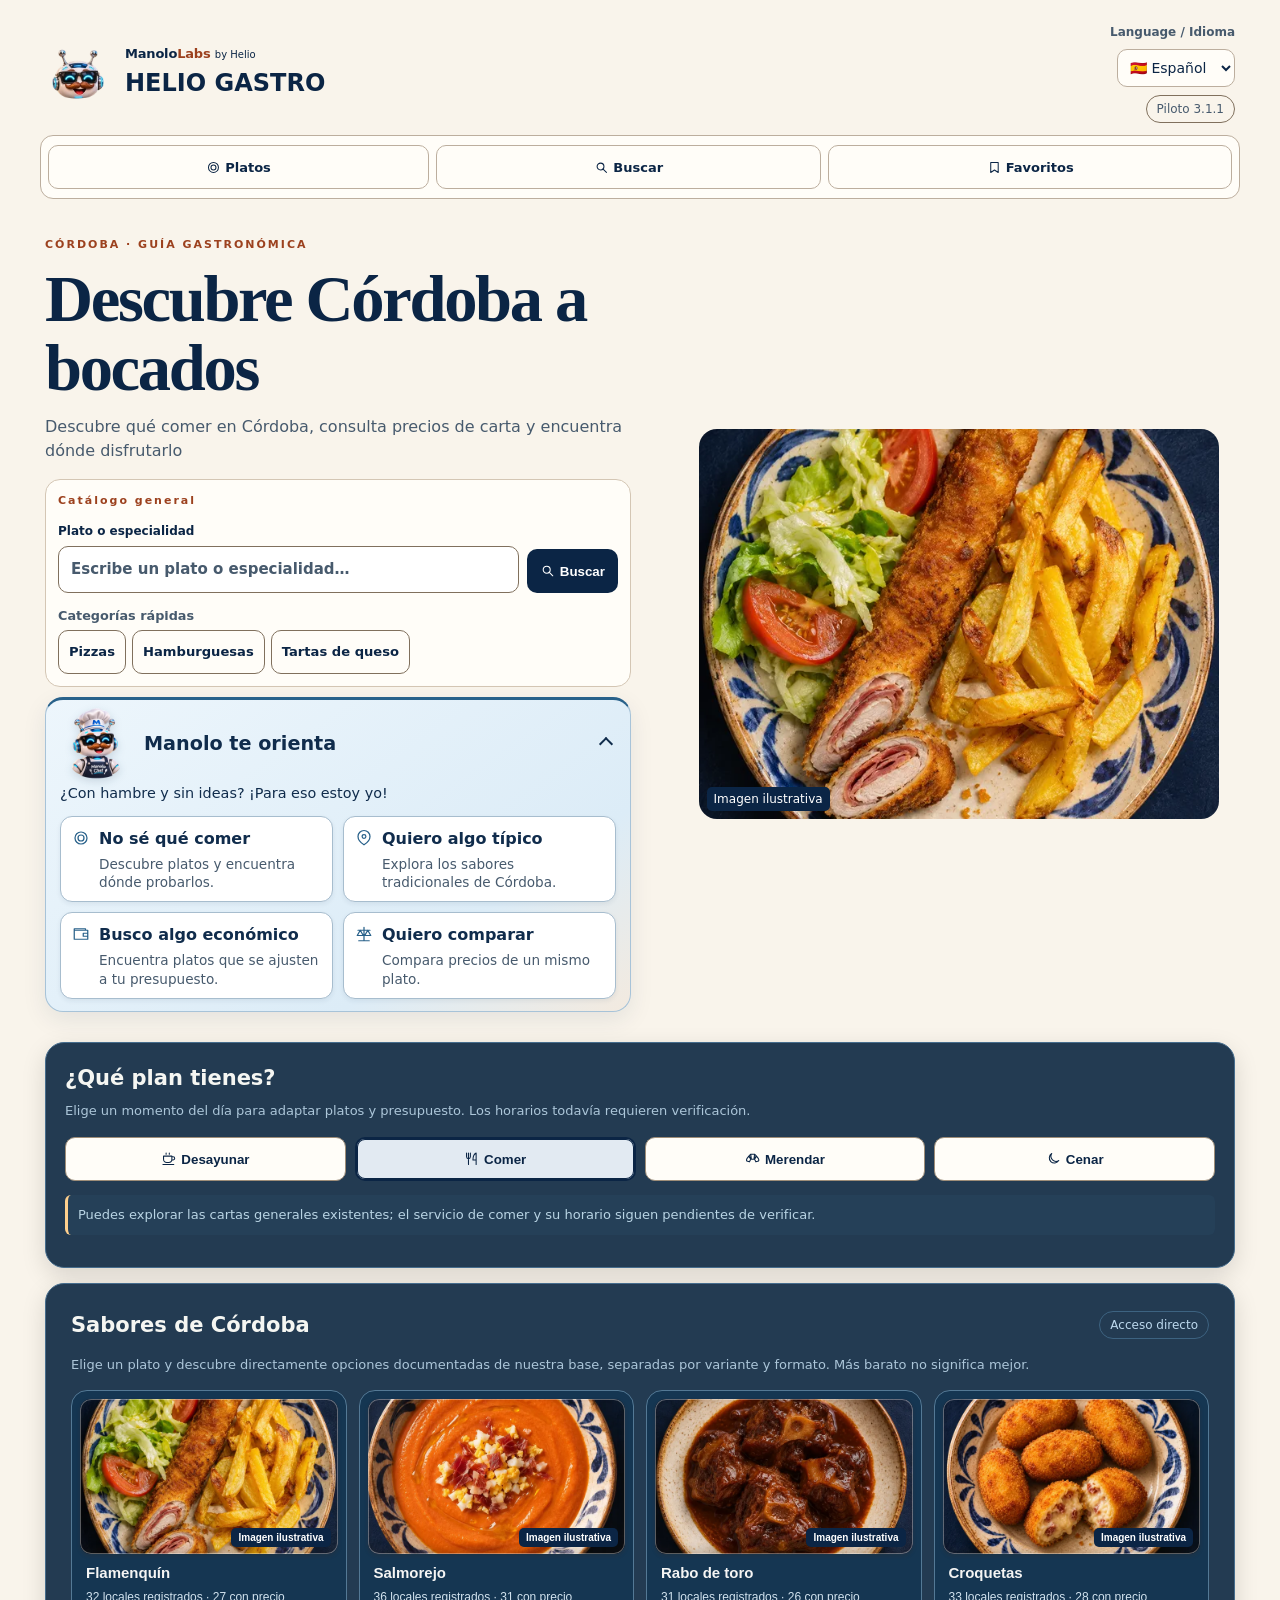
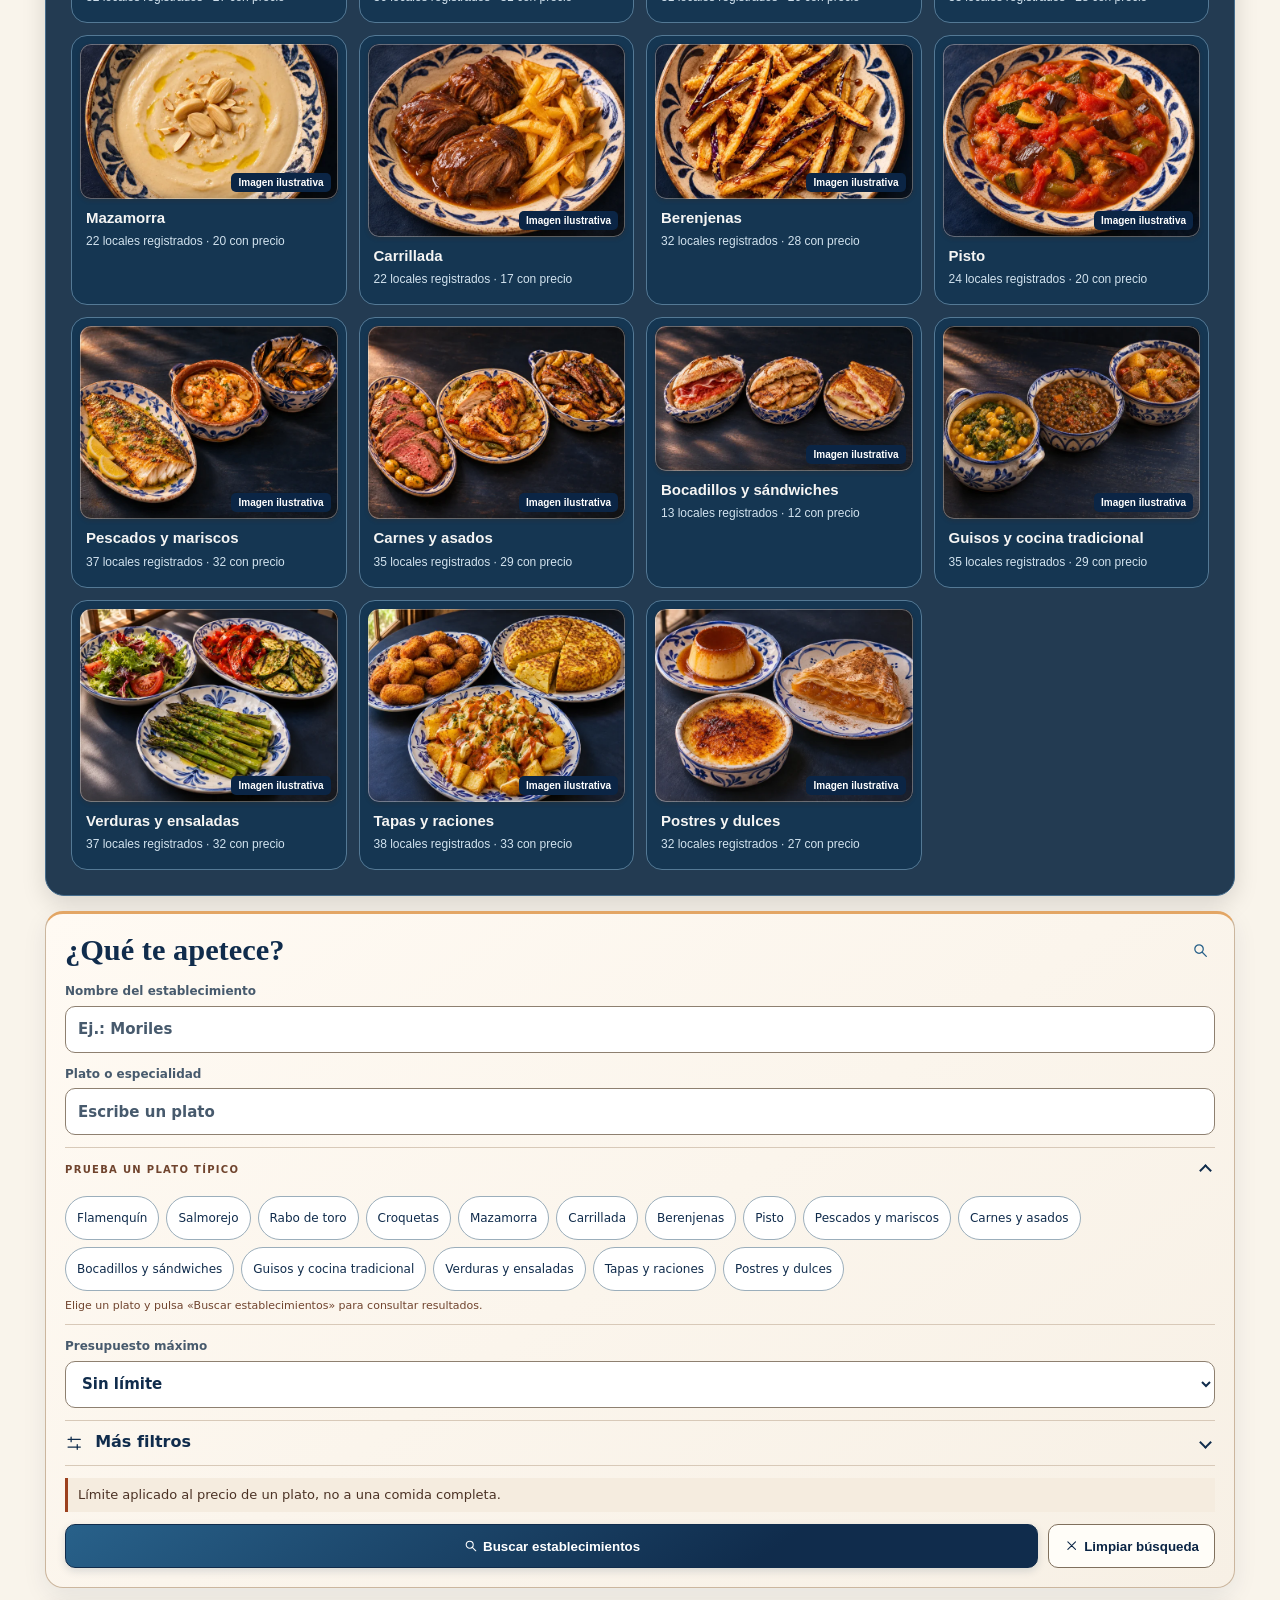
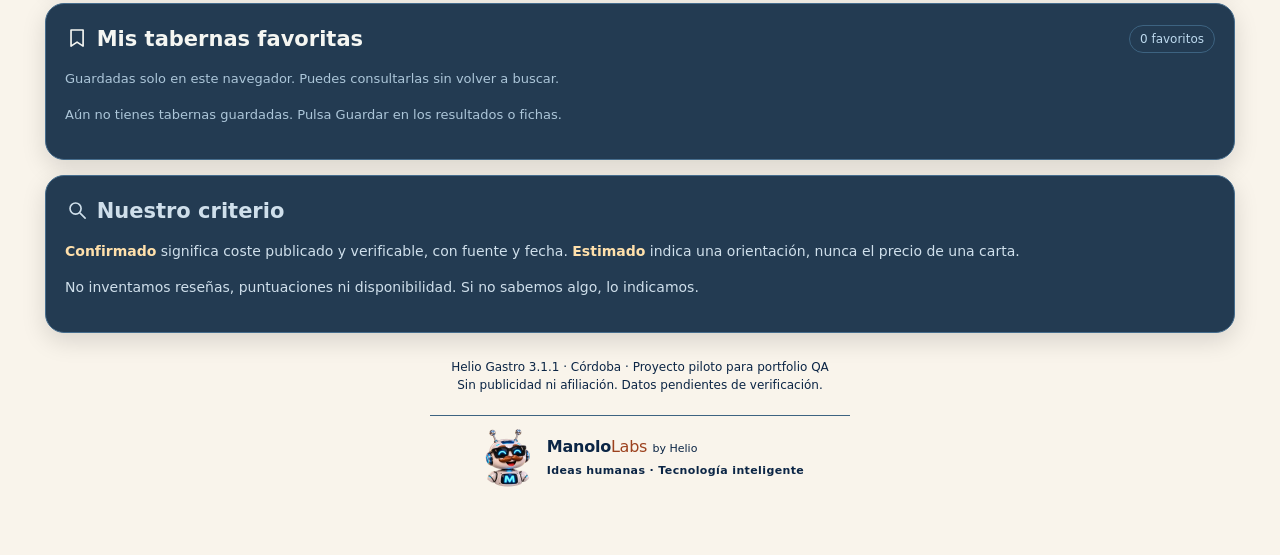
==== index.html @ 79c20757 "feat(ui): refina el buscador y la guía de Manolo" ====
<!doctype html>
<html lang="es"><head><meta charset="utf-8"><meta name="viewport" content="width=device-width, initial-scale=1, viewport-fit=cover">
<meta name="theme-color" content="#10243c"><meta name="description" content="Helio Gastro: cocina cordobesa con precios y fuentes transparentes.">
<title>Helio Gastro · Córdoba</title><link rel="stylesheet" href="./styles.css?v=3.2.51"><link rel="manifest" href="./manifest.webmanifest"><link rel="icon" type="image/png" sizes="32x32" href="./assets/brand/favicon-manolo.png"></head>
<body><main class="shell">
<header><div class="brand"><span class="logo manolo-logo" aria-hidden="true"><img src="./assets/brand/manolo-cabeza.webp" alt="" width="192" height="192"></span><div class="brand-copy"><div class="brand-signature">Manolo<span>Labs</span> <small>by Helio</small></div><h1>HELIO <strong>GASTRO</strong></h1></div></div><div class="header-controls"><label for="language-select" class="language-label">Language / Idioma</label><select id="language-select" aria-label="Language / Idioma"><option value="es">🇪🇸 Español</option><option value="en">🇬🇧 English</option></select><span class="version">Piloto 3.1.1</span></div></header>
<nav id="quick-nav" class="quick-nav" aria-label="Navegación rápida">
 <a href="#recommendations-section"><svg class="ui-icon" aria-hidden="true" focusable="false"><use href="./assets/ui/icons.svg#dish"></use></svg>Platos</a>
 <a href="#search-section"><svg class="ui-icon" aria-hidden="true" focusable="false"><use href="./assets/ui/icons.svg#search"></use></svg>Buscar</a>
 <a href="#favorite-section"><svg class="ui-icon" aria-hidden="true" focusable="false"><use href="./assets/ui/icons.svg#bookmark"></use></svg>Favoritos</a>
 <a id="nav-compare" href="#compare-section" hidden><svg class="ui-icon" aria-hidden="true" focusable="false"><use href="./assets/ui/icons.svg#scale"></use></svg>Comparar <span id="nav-compare-count">0</span></a>
</nav>
<section class="hero hybrid-hero" aria-labelledby="hybrid-title">
 <div class="hybrid-intro">
  <p class="eyebrow">CÓRDOBA · GUÍA GASTRONÓMICA</p>
  <h2 id="hybrid-title">Descubre Córdoba a bocados</h2>
  <p class="hybrid-lede">Descubre qué comer en Córdoba, consulta precios de carta y encuentra dónde disfrutarlo</p>
  <form id="direct-search" aria-label="Catálogo general">
   <p class="eyebrow">Catálogo general</p>
   <div class="direct-search-row"><label>Plato o especialidad<input id="direct-dish" type="search" placeholder="Escribe un plato o especialidad…" autocomplete="off"></label><button class="primary"><svg class="ui-icon" aria-hidden="true" focusable="false"><use href="./assets/ui/icons.svg#search"></use></svg>Buscar</button></div>
   <div id="quick-categories" hidden><p>Categorías rápidas</p><div class="category-actions"></div></div>
  </form>
  <details class="manolo-guide">
  <summary aria-expanded="false"><img src="./assets/brand/manolo-chef.webp" alt="" width="384" height="384"><strong>Manolo te orienta</strong></summary>
  <p>¿Con hambre y sin ideas? ¡Para eso estoy yo!</p>
  <div class="manolo-guide-options">
   <button type="button" data-manolo-action="discover" aria-labelledby="manolo-discover-title" aria-describedby="manolo-discover-description"><svg class="ui-icon" aria-hidden="true" focusable="false"><use href="./assets/ui/icons.svg#dish"></use></svg><span><strong id="manolo-discover-title">No sé qué comer</strong><span id="manolo-discover-description">Descubre platos y encuentra dónde probarlos.</span></span></button>
   <button type="button" data-manolo-action="traditional" aria-labelledby="manolo-traditional-title" aria-describedby="manolo-traditional-description"><svg class="ui-icon" aria-hidden="true" focusable="false"><use href="./assets/ui/icons.svg#pin"></use></svg><span><strong id="manolo-traditional-title">Quiero algo típico</strong><span id="manolo-traditional-description">Explora los sabores tradicionales de Córdoba.</span></span></button>
   <button type="button" data-manolo-action="budget" aria-labelledby="manolo-budget-title" aria-describedby="manolo-budget-description"><svg class="ui-icon" aria-hidden="true" focusable="false"><use href="./assets/ui/icons.svg#wallet"></use></svg><span><strong id="manolo-budget-title">Busco algo económico</strong><span id="manolo-budget-description">Encuentra platos que se ajusten a tu presupuesto.</span></span></button>
   <button type="button" data-manolo-action="compare" aria-labelledby="manolo-compare-title" aria-describedby="manolo-compare-description"><svg class="ui-icon" aria-hidden="true" focusable="false"><use href="./assets/ui/icons.svg#scale"></use></svg><span><strong id="manolo-compare-title">Quiero comparar</strong><span id="manolo-compare-description">Compara precios de un mismo plato.</span></span></button>
  </div>
 </details>
 </div>
 <figure class="hybrid-hero-art"><img src="./assets/dishes/flamenquin.webp" width="640" height="480" alt=""><figcaption>Imagen ilustrativa</figcaption></figure>
</section>
<section id="service-section" class="panel" aria-labelledby="service-heading"><h2 id="service-heading">¿Qué plan tienes?</h2><p class="note">Elige un momento del día para adaptar platos y presupuesto. Los horarios todavía requieren verificación.</p><div class="service-selector" role="group" aria-label="Momento gastronómico"><button type="button" data-service="desayuno" aria-pressed="false"><svg class="ui-icon" aria-hidden="true" focusable="false"><use href="./assets/ui/icons.svg#cup"></use></svg>Desayunar</button><button type="button" data-service="comida" aria-pressed="true"><svg class="ui-icon" aria-hidden="true" focusable="false"><use href="./assets/ui/icons.svg#cutlery"></use></svg>Comer</button><button type="button" data-service="merienda" aria-pressed="false"><svg class="ui-icon" aria-hidden="true" focusable="false"><use href="./assets/ui/icons.svg#snack"></use></svg>Merendar</button><button type="button" data-service="cena" aria-pressed="false"><svg class="ui-icon" aria-hidden="true" focusable="false"><use href="./assets/ui/icons.svg#moon"></use></svg>Cenar</button></div><p id="service-intro" class="service-intro" role="status"></p></section>
<section id="recommendations-section" class="panel" aria-labelledby="recommendations-heading">
<div class="section-title"><h2 id="recommendations-heading" tabindex="-1">Sabores de Córdoba</h2><span class="chip">Acceso directo</span></div>
<p class="note">Elige un plato y descubre directamente opciones documentadas de nuestra base, separadas por variante y formato. Más barato no significa mejor.</p>
<p id="manolo-traditional-note" class="note manolo-action-note" role="status" hidden>Has pasado al momento de comida para explorar Sabores de Córdoba.</p>
<div id="recommendation-dishes" class="recommendation-dishes"></div>

</section>
<div class="search-layout">
<section id="search-section" class="panel" tabindex="-1" aria-labelledby="search-title"><div class="section-title"><h2 id="search-title">¿Qué te apetece?</h2><svg class="ui-icon" aria-hidden="true" focusable="false"><use href="./assets/ui/icons.svg#search"></use></svg></div>
<p id="manolo-compare-note" class="note manolo-action-note" role="status" hidden>Compara solo precios documentados de un mismo formato. Si falta el precio en ese formato, consulta la carta.</p>
<form id="filters">
<label>Nombre del establecimiento<input id="place-name" type="search" placeholder="Ej.: Moriles" autocomplete="off"></label>
<label>Plato o especialidad<input id="dish" type="search" placeholder="Escribe un plato" autocomplete="off"></label>
<details class="dish-suggestions" id="quick-dishes" role="group" aria-label="Especialidades cordobesas para buscar">
  <summary><span class="dish-suggestions-label">PRUEBA UN PLATO TÍPICO</span></summary>
  <div id="dish-suggestions-list" class="dish-suggestions-list">
    <button type="button" data-dish="Flamenquín">Flamenquín</button>
    <button type="button" data-dish="Salmorejo">Salmorejo</button>
    <button type="button" data-dish="Rabo de toro">Rabo de toro</button>
    <button type="button" data-dish="Mazamorra">Mazamorra</button>
    <button type="button" data-dish="Carrillada">Carrillada</button>
    <button type="button" data-dish="Berenjenas">Berenjenas</button>
    <button type="button" data-dish="Croquetas">Croquetas</button>
    <button type="button" data-dish="Pisto">Pisto</button>
    <button type="button" data-dish="Cochifrito">Cochifrito</button>
    <button type="button" data-dish="Codillo">Codillo</button>
  </div>
  <small>Elige un plato y pulsa «Buscar establecimientos» para consultar resultados.</small>
</details>
<label><span id="budget-label">Presupuesto máximo</span><select id="budget"><option value="" selected>Sin límite (mostrar fichas)</option><option value="10">10 €</option><option value="15">15 €</option><option value="20">20 €</option><option value="30">30 €</option><option value="50">50 €</option></select></label>
<details id="advanced-filters">
<summary><svg class="ui-icon" aria-hidden="true" focusable="false"><use href="./assets/ui/icons.svg#filter"></use></svg><span>Más filtros</span><span id="advanced-filter-status" class="filter-status" role="status" hidden>Filtros activos</span></summary>
<div class="advanced-filter-fields">
<div class="two"><label>Aplicar presupuesto a<select id="price-scope"><option value="dish" selected>Un plato de la carta</option><option value="meal">Comida total por persona</option></select></label><label>Zona<select id="area"><option value="">Toda Córdoba</option></select></label></div>
<label>Formato del plato<select id="portion"><option value="">Cualquier formato (sin equivalencia de tamaños)</option><option value="unidad">Unidad</option><option value="tapa">Tapa</option><option value="media">Media ración</option><option value="racion">Ración completa</option><option value="desconocida">Formato no especificado</option></select><small id="portion-help" class="portion-help" hidden><strong>Understanding portions:</strong> <em>Tapa</em> is a small serving; <em>media ración</em> is a half portion; <em>ración</em> is a full portion. Actual sizes vary by venue.</small></label>
<label class="include-unknown"><input id="include-unknown" type="checkbox" checked><span>Mostrar también establecimientos sin precio documentado <small>(se identificarán claramente como precio desconocido)</small></span></label>
<div class="two"><label>Tipo de precio<select id="price-kind"><option value="">Todos los precios</option><option value="confirmed">Solo precios documentados</option><option value="estimated">Documentados o estimados</option></select></label><label>Ordenar<select id="sort"><option value="name">Nombre</option><option value="price">Menor coste</option><option value="verified">Verificados primero</option></select></label></div>
</div></details>
<p id="manolo-budget-note" class="note manolo-action-note" role="status" hidden>Elige un límite por plato o por persona. Los precios desconocidos no cuentan como opciones dentro del límite.</p>
<p id="budget-explain" class="note">Límite aplicado al precio de un plato, no a una comida completa.</p>
<div class="search-actions"><button id="search-button" class="primary" type="submit"><svg class="ui-icon" aria-hidden="true" focusable="false"><use href="./assets/ui/icons.svg#search"></use></svg>Buscar establecimientos</button><button id="clear-search" type="button" class="clear-search-button"><svg class="ui-icon" aria-hidden="true" focusable="false"><use href="./assets/ui/icons.svg#close"></use></svg>Limpiar búsqueda</button></div></form></section>
<section id="results-section" class="panel" aria-label="Resultados" hidden><a class="adjust-filters" href="#search-section"><svg class="ui-icon" aria-hidden="true" focusable="false"><use href="./assets/ui/icons.svg#filter"></use></svg>Ajustar filtros</a><div class="section-title"><h2 id="results-heading" tabindex="-1">Resultados</h2><span id="count" class="chip">0 lugares</span></div><details class="result-method"><summary>Cómo interpretar precios y disponibilidad</summary><p id="service-results-note" class="note"></p><p class="note">El límite solo se puede comprobar cuando existe un precio documentado. Las fichas sin precio se muestran como desconocidas, no como ofertas dentro del presupuesto.</p></details><div class="result-context"><div id="coverage-summary" class="coverage-summary" role="status" aria-live="polite" hidden></div><div id="result-dish-visual"></div></div><button id="show-offering" type="button" class="show-offering" hidden><svg class="ui-icon" aria-hidden="true" focusable="false"><use href="./assets/ui/icons.svg#arrow"></use></svg>Ver todos los locales que ofrecen este plato</button><div id="results" aria-live="polite"></div></section>
</div>
<section id="favorite-section" class="panel" aria-labelledby="favorite-heading"><div class="section-title"><h2 id="favorite-heading"><svg class="ui-icon" aria-hidden="true" focusable="false"><use href="./assets/ui/icons.svg#bookmark"></use></svg>Mis tabernas favoritas</h2><span id="favorite-count" class="chip">0 favoritos</span></div><p id="favorite-notice" class="note">Guardadas solo en este navegador. Puedes consultarlas sin volver a buscar.</p><div id="favorite-list"></div></section>
<section id="detail-section" class="panel" aria-label="Ficha del establecimiento" hidden><div class="section-title detail-sticky-head"><div class="detail-sticky-label"><span class="eyebrow">Ficha del local</span><strong id="detail-sticky-name"></strong></div><button id="close-detail" type="button" class="detail-button"><svg class="ui-icon" aria-hidden="true" focusable="false"><use href="./assets/ui/icons.svg#close"></use></svg>Cerrar ficha</button></div><div id="detail-content"></div></section>
<section id="compare-section" class="panel" aria-labelledby="compare-title" hidden><div class="section-title"><h2 id="compare-title" tabindex="-1">Comparador</h2><span class="chip" id="compare-count">0 / 3</span></div><p class="note">Elige hasta tres establecimientos. Para comparar precios, selecciona un mismo formato en el buscador. Las cantidades reales pueden variar entre locales.</p><div id="compare-output" class="empty" aria-live="polite">Todavía no hay establecimientos seleccionados.</div></section>
<section class="panel info"><h2><svg class="ui-icon" aria-hidden="true" focusable="false"><use href="./assets/ui/icons.svg#search"></use></svg>Nuestro criterio</h2><p><b>Confirmado</b> significa coste publicado y verificable, con fuente y fecha. <b>Estimado</b> indica una orientación, nunca el precio de una carta.</p><p>No inventamos reseñas, puntuaciones ni disponibilidad. Si no sabemos algo, lo indicamos.</p></section>
<footer>Helio Gastro 3.1.1 · Córdoba · Proyecto piloto para portfolio QA<br>Sin publicidad ni afiliación. Datos pendientes de verificación.<div class="studio-signature manolo-footer"><img src="./assets/brand/manolo-busto.webp" alt="" width="256" height="256" loading="lazy"><div class="manolo-footer-copy"><div class="brand-signature">Manolo<span>Labs</span> <small>by Helio</small></div><p class="studio-tagline" lang="es">Ideas humanas · Tecnología inteligente</p></div></div></footer>
</main>
<dialog id="recommendation-dialog" aria-labelledby="recommendation-title" aria-describedby="recommendation-description">
 <div class="recommendation-dialog-head">
  <h2 id="recommendation-title" tabindex="-1">Recomendaciones</h2>
  <button id="close-recommendations" type="button" class="detail-button" aria-label="Cerrar recomendaciones"><svg class="ui-icon" aria-hidden="true" focusable="false"><use href="./assets/ui/icons.svg#close"></use></svg>Cerrar</button>
 </div>
 <div class="recommendation-dialog-body">
 <p id="recommendation-description" class="note">Comparación informativa por variante y formato. Un precio menor no implica mejor calidad ni la misma cantidad.</p>
 <p class="note" id="recommendation-price-notice">Los precios pueden cambiar. Confirma la carta actual con el establecimiento.</p><div id="recommendation-results"></div>
 </div>
</dialog>
<dialog id="map-dialog" aria-labelledby="map-title" aria-describedby="map-address">
 <div class="map-dialog-head"><h2 id="map-title">Ubicación</h2><button id="close-map" type="button" class="detail-button"><svg class="ui-icon" aria-hidden="true" focusable="false"><use href="./assets/ui/icons.svg#close"></use></svg>Cerrar</button></div>
 <p id="map-address"></p>
 <p class="note">Mapa de Google Maps cargado al abrir esta ventana. Confirma la dirección antes de desplazarte.</p>
 <iframe id="map-frame" loading="lazy" referrerpolicy="no-referrer-when-downgrade" title="Mapa del establecimiento"></iframe>
 <a id="open-external-map" class="map-route-link" target="_blank" rel="noopener noreferrer" href="https://www.google.com/maps/"><svg class="ui-icon" aria-hidden="true" focusable="false"><use href="./assets/ui/icons.svg#external"></use></svg>Abrir en Google Maps</a>
 </dialog>
<script src="./i18n.js?v=3.2.72" defer></script><script src="./venue-hours.js?v=5" defer></script><script src="./app.js?v=3.2.96" defer></script></body></html>
---- styles.css ----
:root{color-scheme:dark;--bg:#091829;--surface:#122c46;--line:#3d6381;--text:#f5f6f2;--muted:#acc6d9;--accent:#ffcc84}
*{box-sizing:border-box}body{margin:0;background:radial-gradient(ellipse at top,#215476 0,#0b2036 39%,#071725 100%);font:16px/1.55 system-ui,-apple-system,Segoe UI,sans-serif;color:var(--text)}
.shell{max-width:980px;padding:24px 18px 65px;margin:auto}
header,.brand,.section-title{display:flex;align-items:center;justify-content:space-between;gap:14px}.brand{justify-content:start}
.logo{font-size:29px;background:#214b68;border:1px solid #5285a8;border-radius:15px;padding:8px 12px}
.eyebrow{color:var(--accent);font-size:11px;letter-spacing:2px;font-weight:800}
h1{font-size:24px;letter-spacing:1.4px;font-weight:350;margin:0}h1 strong{color:var(--accent)}h2{margin:0;font-size:21px}
.version,.chip{border:1px solid var(--line);border-radius:30px;padding:4px 10px;color:#bdd9ee;font-size:12px;white-space:nowrap}
.hero{padding:34px 24px;margin:25px 0 18px;border:1px solid #5681a0;border-radius:23px;background:linear-gradient(115deg,rgba(20,64,97,.94),rgba(17,49,75,.89) 60%,rgba(136,83,47,.5))}
.hero h2{font-size:clamp(28px,5vw,42px);line-height:1.2;margin:10px 0}.hero em{font-style:normal;color:#ffd9a4}.hero p:last-child{color:#d5e7f2;margin-bottom:0}
.panel{background:rgba(18,44,70,.92);border:1px solid #466d8d;border-radius:19px;padding:19px;margin:15px 0;box-shadow:0 8px 25px #0002}
.section-title{margin-bottom:14px}.section-title span:not(.chip){font-size:23px}
form{display:grid;gap:13px}label{display:grid;gap:5px;font-size:12px;color:#bad4e7;font-weight:650}
input,select{width:100%;height:47px;background:#091e32;color:#f5f6f2;border:1px solid #5882a2;border-radius:10px;padding:10px 12px;font:inherit;font-size:15px}
input::placeholder{color:#90adc5}input:focus-visible,select:focus-visible,button:focus-visible{outline:2px solid #ffd591;outline-offset:2px}
.two{display:grid;grid-template-columns:repeat(2,minmax(0,1fr));gap:12px}.primary{background:#f2bc74;color:#10283b;border:0;border-radius:11px;padding:13px;font-weight:800;cursor:pointer;min-height:46px}
.note{font-size:13px;color:var(--muted);margin:7px 0 15px}.empty{text-align:center;border:1px dashed #6488a4;background:#10273e;padding:24px 17px;border-radius:14px;color:#bed6e6}
.place{border:1px solid #4d7898;border-radius:14px;padding:15px;margin:10px 0;background:#163651}.place h3{margin:0 0 4px;font-size:18px}.place p{margin:6px 0;color:#d1e4f0;font-size:13px}.place a{color:#a8e0ff;display:inline-block;margin:4px 10px 8px 0}
.place button{background:#255b7e;border:1px solid #6895b7;color:white;border-radius:9px;padding:9px 12px;cursor:pointer;min-height:42px}
.info{color:#cfdfeb;font-size:14px}.info b{color:#ffe0ab}footer{text-align:center;font-size:12px;color:#8fadc4;margin-top:25px}
@media(max-width:560px){.shell{padding:15px 11px 45px}.hero{padding:25px 17px;margin-top:18px}.panel{padding:15px 13px;border-radius:16px}.two{grid-template-columns:1fr}.brand h1{font-size:20px}.eyebrow{font-size:10px}.version{font-size:10px}h2{font-size:19px}}
@media(prefers-reduced-motion:reduce){*{scroll-behavior:auto!important;transition:none!important}}
/* Comparador Helio Gastro 1.1 */
.dish-prices{padding-left:20px;color:#ffddae;font-size:13px;line-height:1.6}
.compare-place{padding:13px;border:1px solid #527b9a;background:#143451;border-radius:12px;margin-bottom:10px}
.compare-place h3{margin:0 0 6px}.compare-place p{font-size:13px;color:#d2e5f1;margin:4px 0}.compare-place ul{padding-left:20px;font-size:13px;color:#ffddae}
#budget-explain{border-left:3px solid #e9b878;padding:7px 10px;background:#213b53}

/* Helio Gastro 1.2 — opciones de precio sin inventar importes */
.include-unknown{display:flex;align-items:flex-start;gap:10px;background:#193951;border:1px solid #52738c;border-radius:11px;padding:11px 13px;color:#f9e2c0;font-size:13px}.include-unknown input{width:19px;height:19px;min-width:19px;margin:2px 0 0;accent-color:#ffcc84}.include-unknown small{display:block;color:#bed5e4;font-size:11px;font-weight:400}.price-unknown{background:#3d3440;color:#ffe4c5!important;border-left:3px solid #f0b679;border-radius:5px;padding:8px 10px}

/* 1.4: focus visible after explicit search */
#results-heading:focus{outline:none}

/* 1.5: puerta de búsqueda real; la vista no enseña resultados hasta ejecutar la búsqueda */
#results-section[hidden],#compare-section[hidden]{display:none!important}

/* 1.6: accesos rápidos para platos típicos, sin ejecutar búsqueda */
.dish-suggestions{display:grid;gap:7px;margin:-3px 0 2px}.dish-suggestions-label{font-size:10px;letter-spacing:1.3px;color:#ffd99d;font-weight:800}.dish-suggestions-list{display:flex;flex-wrap:wrap;gap:7px}.dish-suggestions-list button{padding:7px 11px;border-radius:999px;min-height:36px;border:1px solid #6086a2;background:#193a55;color:#eaf6ff;font:inherit;font-size:12px;cursor:pointer}.dish-suggestions-list button:hover{background:#286084}.dish-suggestions small{font-size:11px;color:#a8c4da}

/* 1.7: aclarar cobertura de datos frente a filtros de precio */
.coverage-summary{background:#23445d;border-left:3px solid #f3c47e;padding:11px 12px;margin-bottom:11px;border-radius:7px;color:#ecf4f9;font-size:13px;line-height:1.5}
.show-offering{background:#265a78;color:#fff0d4;border:1px solid #b1a07b;border-radius:10px;padding:10px 13px;min-height:43px;margin:0 0 13px;cursor:pointer;font-weight:700}
.coverage-summary[hidden],.show-offering[hidden]{display:none!important}

/* 1.8: Agrupacion por verificabilidad y plato protagonista */
.result-group-title{font-size:15px;color:#ffddac;border-bottom:1px solid #557792;padding:13px 0 8px;margin:10px 0 7px}
.matching-dishes{background:rgba(255,205,133,.08);padding:9px 11px;border-left:3px solid #ffd090;border-radius:6px;font-weight:650;color:#ffe6ba!important}
.matching-dishes ul{margin:5px 0 0;padding-inline-start:19px;font-size:13px;font-weight:400;line-height:1.45}
.matching-dishes li + li{margin-top:4px}

/* 2.0: filtro de formato de ración */
#portion:disabled{opacity:.45;cursor:not-allowed}

/* 2.1: precio comparable verificado solo en variante y formato exactos */
.best-comparable{color:#ffdc9c;font-weight:800;background:rgba(255,205,120,.09);border-radius:6px;padding:5px 7px;margin:4px 0}

/* 2.2: resultados resumidos y fichas a demanda */
.detail-sticky-head{position:sticky;top:72px;z-index:5;background:#122c46;border-bottom:1px solid #50718e;padding:10px 0;min-width:0}
.detail-sticky-label{display:flex;flex-direction:column;min-width:0;gap:2px}
.detail-sticky-head .eyebrow{font-size:10px;letter-spacing:.06em;line-height:1.1;font-weight:600}
#detail-sticky-name{font-size:clamp(14px,3.5vw,18px);line-height:1.25;overflow-wrap:anywhere;color:#ffdfae}
.detail-sticky-head #close-detail{flex-shrink:0;margin:0}
@media(max-width:560px){.detail-sticky-head{top:68px;padding:9px 0}.detail-sticky-head #close-detail{font-size:12px;padding:8px}}
#detail-section[hidden]{display:none!important}.detail-button{background:#255b7e;color:#fff;border:1px solid #7396b2;border-radius:9px;padding:9px 12px;cursor:pointer;min-height:40px;margin:7px 8px 6px 0}#detail-content h3{font-size:16px;color:#ffdc9e;margin:22px 0 7px}#detail-content li{padding:4px 0}#detail-content a{color:#a8e0ff}.detail-source{display:block;margin:8px 0}.result-main-price{color:#ffe1af!important;font-size:15px!important;font-weight:750}.result-pending{color:#b8cfde!important;font-size:13px!important}

/* 2.3: carta agrupada por plato y formato */
.menu-groups{display:grid;gap:10px;margin-top:10px}.menu-dish{border:1px solid #4c718f;border-radius:11px;background:#173753;padding:12px 14px}.menu-dish h4{margin:0 0 7px;font-size:15px;color:#f8e0b7}.menu-price-row{display:flex;justify-content:space-between;gap:20px;border-top:1px solid #416481;padding:7px 0;color:#d3e6f1;font-size:13px}.menu-price-row strong{color:#ffe0a9;white-space:nowrap}.menu-unpriced-title{font-size:14px;color:#abc6d9;margin:22px 0 7px}.menu-unpriced{color:#aec8d8;font-size:13px;padding-left:20px}

/* 2.4 Favoritos */
.favorite-entry{display:flex;align-items:center;flex-wrap:wrap;gap:10px;border:1px solid #537795;border-radius:11px;padding:11px;margin:9px 0;background:#173753}.favorite-entry strong{flex:1 1 180px}.favorite-entry button,.fav-button{background:#255b7e;border:1px solid #7098b6;border-radius:9px;color:white;padding:8px 11px;min-height:39px;cursor:pointer}.fav-button[aria-pressed='true']{border-color:#f4bd74;color:#ffdfa8}

.recommendation-dishes{display:grid;grid-template-columns:repeat(2,minmax(0,1fr));gap:9px}
.recommendation-tile{display:flex;flex-direction:column;align-items:flex-start;gap:5px;border:1px solid #6085a3;background:#173956;color:white;border-radius:12px;padding:12px;text-align:left;cursor:pointer;min-height:74px}
.recommendation-tile strong{font-size:14px}
.recommendation-tile span{font-size:11px;color:#b8d3e7}
.recommendation-row{border:1px solid #4f7595;border-radius:10px;background:#173753;padding:11px;display:flex;flex-wrap:wrap;align-items:center;gap:10px;margin:7px 0}
.recommendation-row span{flex:1 1 170px;font-size:13px}
.recommendation-row strong{color:#ffdcaa}
.recommendation-row button{background:#265b7b;color:white;border:1px solid #7398b6;border-radius:8px;padding:8px 10px;min-height:39px;cursor:pointer}
#recommendation-output{margin-top:18px}
#recommendation-output[hidden]{display:none!important}
#recommendation-output h3{color:#ffe0af;font-size:17px;margin:17px 0 7px}
#recommendation-output h4{font-size:13px;color:#c6e2f2;margin:14px 0 6px}
@media(max-width:360px){.recommendation-dishes{grid-template-columns:1fr}}

/* 2.5.1: limpiar búsqueda de forma explícita */
.search-actions{display:flex;flex-wrap:wrap;align-items:center;gap:10px}.search-actions .primary{flex:1 1 220px}.clear-search-button{border:1px solid #86a5bf;background:#173753;color:#e3f4fc;border-radius:10px;padding:12px 15px;min-height:44px;cursor:pointer;font-weight:700}

/* 2.5.2: recomendaciones en diálogo modal, sin alargar la portada */
#recommendation-dialog{width:min(850px,calc(100vw - 26px));height:min(88dvh,950px);max-height:88dvh;overflow:hidden;box-sizing:border-box;margin:auto;padding:0;border:1px solid #7296b2;border-radius:16px;background:#122c45;color:#f0f7fc;box-shadow:0 16px 80px #0009;flex-direction:column}
#recommendation-dialog::backdrop{background:rgba(3,12,24,.82)}
#recommendation-dialog:not([open]){display:none}
#recommendation-dialog[open]{display:flex}
.recommendation-dialog-body{flex:1 1 auto;min-height:0;overflow-y:auto;overscroll-behavior:contain;padding:20px;scrollbar-gutter:stable}
.recommendation-dialog-head{flex:0 0 auto;display:flex;justify-content:space-between;align-items:center;gap:12px;border-bottom:1px solid #50718e;padding:16px 20px 12px;background:#122c45}
.recommendation-dialog-head h2{font-size:20px;margin:0;color:#ffdfae}
.recommendation-dialog-head button{flex-shrink:0}
#recommendation-dialog h3{font-size:17px;color:#ffdfae;margin:17px 0 8px}
#recommendation-dialog h4{font-size:13px;color:#c6e2f2;margin:14px 0 6px}
@media(max-width:530px){#recommendation-dialog{height:92dvh;max-height:92dvh}.recommendation-dialog-head{padding:13px}.recommendation-dialog-body{padding:13px}.recommendation-dialog-head h2{font-size:17px}}

/* 2.6 mapas bajo demanda y rutas externas */
.map-button{background:#235a78;color:#e7f7ff;border:1px solid #77a1b8;border-radius:9px;min-height:39px;padding:8px 11px;cursor:pointer;margin:5px 7px 5px 0}
.map-route-link{display:inline-block;background:#254b69;color:#dff3ff;border:1px solid #739bb5;border-radius:9px;padding:11px 13px;min-height:18px;margin:8px 5px 12px 0;font-weight:700}
#map-dialog{box-sizing:border-box;width:min(780px,calc(100vw - 24px));max-height:92dvh;margin:auto;overflow:auto;background:#122c45;color:#eaf5fc;border:1px solid #749bb5;border-radius:16px;padding:18px;box-shadow:0 18px 80px #0009}
#map-dialog:not([open]){display:none}
#map-dialog::backdrop{background:rgba(3,12,24,.82)}
.map-dialog-head{display:flex;align-items:center;justify-content:space-between;gap:12px;border-bottom:1px solid #547693;padding-bottom:10px}
.map-dialog-head h2{font-size:19px;margin:0;color:#ffdcac}
#map-frame{display:block;width:100%;height:min(54vh,420px);border:1px solid #7295ad;border-radius:11px;background:#e8edf2;margin:14px 0}
@media(max-width:530px){#map-dialog{padding:12px}#map-frame{height:50dvh}}

/* 2.7: navegación rápida compacta y adaptable */
.quick-nav{position:sticky;top:0;z-index:20;display:flex;gap:7px;align-items:center;overflow-x:auto;scrollbar-width:thin;padding:9px 7px;margin:12px -5px 0;background:rgba(8,26,42,.96);border:1px solid #416a89;border-radius:13px;backdrop-filter:blur(10px)}
.quick-nav a{display:inline-flex;gap:5px;align-items:center;justify-content:center;flex:1 0 auto;min-height:43px;padding:8px 12px;border-radius:9px;text-decoration:none;color:#eff8ff;font-weight:750;font-size:13px;background:#204863;border:1px solid #537d9b;white-space:nowrap}
.quick-nav a:hover,.quick-nav a:focus-visible{background:#2b607f}
.quick-nav a[hidden]{display:none!important}
.quick-nav span{color:#ffdaa1;font-variant-numeric:tabular-nums}
#recommendations-section,#search-section,#favorite-section,#compare-section,#results-section{scroll-margin-top:85px}
@media(max-width:560px){.quick-nav{margin:8px -2px 0;padding:7px 5px;gap:5px}.quick-nav a{padding:8px 9px;font-size:12px;min-height:42px}}

/* 3.0: Selector de momento gastronómico y avisos de disponibilidad prudentes */
.service-selector{display:grid;grid-template-columns:repeat(4,minmax(0,1fr));gap:9px;margin:14px 0}
.service-selector button{border:1px solid #688ca8;border-radius:12px;min-height:55px;background:#193b57;color:#f1f8ff;font-weight:800;cursor:pointer;padding:9px}
.service-selector button[aria-pressed='true']{border:2px solid #ffd08d;color:#ffdfa7;background:#285574}
.service-intro,.service-notice{font-size:13px;color:#b9d4e4;background:rgba(54,102,135,.12);padding:10px;border-left:3px solid #ffd08d;border-radius:6px}
#service-section{scroll-margin-top:85px}
@media(max-width:590px){.service-selector{grid-template-columns:repeat(2,minmax(0,1fr))}}

/* 3.0.1: etiquetas de cobertura sin datos verificables */
.recommendation-tile span{line-height:1.45}

/* Language control */
.header-controls{display:flex;align-items:center;gap:10px;flex-wrap:wrap;justify-content:flex-end}
.language-label{font-size:12px;color:var(--muted);display:block}
#language-select{width:auto;min-width:110px;height:38px;padding:5px 8px;font-size:14px}
@media(max-width:500px){header{align-items:flex-start}.header-controls{max-width:150px;gap:4px}.language-label{font-size:10px}#language-select{min-width:100px}}

/* Keep version and language control separated */
.header-controls{display:grid;grid-template-columns:minmax(110px,auto);justify-items:end;align-items:center;gap:8px}
.header-controls .version{position:static;display:inline-flex;white-space:nowrap}
.header-controls .language-label{line-height:1.4}
@media(max-width:500px){.header-controls{max-width:none;min-width:112px;gap:7px}}

.dish-explanation{display:block;font-size:.85rem;line-height:1.4;color:#b8d3e7;margin:5px 0 6px;font-weight:400}
.dish-explanation[hidden],.portion-help[hidden]{display:none!important}
.portion-help{display:block;margin-top:8px;font-size:.8rem;line-height:1.5;color:#b8d3e7}

.recommendation-variant-heading{display:flex;align-items:center;flex-wrap:wrap;gap:6px}
.portion-tag{display:inline-block;padding:3px 9px;border:1px solid #557f9c;border-radius:999px;font-size:.82em;font-weight:500;color:#d8eafa}
#recommendation-price-notice{font-size:.82rem;margin:10px 0}

.detail-dish-explanation{font-size:.8rem;margin:5px 0 8px;color:#b8d3e7;line-height:1.45}.menu-unpriced li .detail-dish-explanation{margin:3px 0 7px}

/* Group documented specialty prices by establishment. */
.recommendation-place{border:1px solid #527c98;border-radius:12px;padding:14px;margin:12px 0;background:rgba(255,255,255,.035)}
.recommendation-place h4{margin:0 0 10px}
.recommendation-place-items{list-style:none;padding:0;margin:0}
.tapas-compare-controls{display:grid;gap:6px;max-width:100%;margin-bottom:12px}
.tapas-compare-controls select{width:100%;min-width:0}
.recommendation-place-items li{display:flex;align-items:center;flex-wrap:wrap;gap:8px;padding:9px 0;border-top:1px solid rgba(160,195,215,.2)}
.recommendation-place-items li span:first-child{flex:1 1 190px}
.recommendation-place-items li strong{margin-left:auto;white-space:nowrap}
.recommendation-place-actions{display:flex;justify-content:flex-end;gap:8px;flex-wrap:wrap;margin-top:12px}

/* Venue-grouped recommendations: spacious, readable rows and stable actions. */
#recommendation-results .recommendation-place{display:block;border:1px solid #527c98;border-radius:12px;padding:16px;margin:16px 0;background:#193b55}
#recommendation-results .recommendation-place h4{font-size:1.05rem;margin:0 0 12px;line-height:1.4}
#recommendation-results .recommendation-place-items{display:block;list-style:none!important;margin:0;padding:0}
#recommendation-results .recommendation-place-items li{display:grid;grid-template-columns:minmax(0,1fr) auto;align-items:center;gap:6px 14px;list-style:none!important;margin:0;padding:12px 0;border-top:1px solid rgba(160,195,215,.25)}
#recommendation-results .recommendation-place-items li::marker{content:""}
#recommendation-results .recommendation-place-items li span:first-child{grid-column:1;grid-row:1;min-width:0;flex:none}
#recommendation-results .recommendation-place-items li .portion-tag{grid-column:1;grid-row:2;justify-self:start;width:max-content;max-width:100%;white-space:normal}
#recommendation-results .recommendation-place-items li strong{grid-column:2;grid-row:1 / span 2;justify-self:end;margin:0;white-space:nowrap;font-size:1.02rem}
#recommendation-results .recommendation-place-actions{display:flex;justify-content:flex-start;align-items:center;gap:10px;flex-wrap:wrap;margin-top:14px}
#recommendation-results .recommendation-place-actions button{padding:9px 13px;border-radius:8px}
@media(max-width:480px){#recommendation-results .recommendation-place{padding:12px}#recommendation-results .recommendation-place-items li{gap:5px 9px}#recommendation-results .recommendation-place-items li strong{font-size:.95rem}}

/* Visual prototype: the decorative media area can later hold approved dish art. */
.hero{position:relative;overflow:hidden;padding:clamp(28px,5vw,52px);border-color:#54718a;background:#0b2545;box-shadow:0 18px 42px #0003}
.hero::after{content:"";position:absolute;right:-55px;top:-110px;width:270px;height:270px;border:1px solid #ffc85755;border-radius:50%;box-shadow:0 0 0 35px #ff8a0012,0 0 0 70px #ffc8570b;pointer-events:none}
.hero h2,.hero p{position:relative;z-index:1;max-width:650px}.hero h2{font-size:clamp(30px,5.3vw,48px);letter-spacing:-.035em;line-height:1.12}.hero em{color:#ffc857}.hero .eyebrow{color:#ffc857}
#recommendations-section{padding:clamp(16px,3vw,25px)}
.recommendation-dishes{grid-template-columns:repeat(4,minmax(0,1fr));gap:12px}
.recommendation-tile{display:flex;gap:6px;overflow:hidden;min-width:0;min-height:0;padding:0 0 16px;border:1px solid #547995;border-radius:16px;background:#153652;color:#f5f5f4;transition:transform .18s ease,border-color .18s ease,box-shadow .18s ease}
.recommendation-tile:hover{transform:translateY(-3px);border-color:#ffc857;box-shadow:0 10px 22px #0004}
.recommendation-tile:focus-visible{outline:3px solid #ffc857;outline-offset:3px}
.recommendation-tile strong,.recommendation-tile>span:not(.dish-visual),.recommendation-tile .dish-explanation{margin-left:14px;margin-right:14px}
.recommendation-tile strong{font-size:15px;line-height:1.3}.recommendation-tile>span:not(.dish-visual){font-size:12px;line-height:1.4;color:#d1e2ee}
.dish-visual{position:relative;display:block;align-self:stretch;width:100%;height:110px;margin:0 0 8px;background:linear-gradient(135deg,#264f6e,#0b2545);overflow:hidden}
.dish-visual::before,.dish-visual::after{content:"";position:absolute;border-radius:50%;pointer-events:none}
.dish-visual::before{width:120px;height:120px;right:12%;top:12px;border:1px solid #ffc85780;box-shadow:0 0 0 13px #ffc85712,0 0 0 27px #ff8a000e}
.dish-visual::after{width:8px;height:8px;left:18px;top:18px;background:#ff8a00;box-shadow:15px 0 #ffc857,30px 0 #3b82f6}
.dish-visual:has(img)::before,.dish-visual:has(img)::after{display:none}
.dish-visual img{display:block;width:100%;height:100%;object-fit:cover}
.dish-visual .dish-visual-label{position:absolute;right:7px;bottom:7px;padding:3px 7px;border-radius:5px;background:#0b2545;color:#fff;font-size:10px;line-height:1.3;font-weight:700}
.dish-visual:has(img){height:155px;background:#0b2545}
.studio-signature{display:block;margin-top:14px;color:#f5f5f4;font-weight:750;letter-spacing:.04em}.studio-signature span{color:#ffc857;font-weight:500}
@media(max-width:720px){.recommendation-dishes{grid-template-columns:repeat(2,minmax(0,1fr))}.dish-visual{height:100px}}
@media(max-width:360px){.recommendation-dishes{grid-template-columns:repeat(2,minmax(0,1fr));gap:8px}.recommendation-tile strong,.recommendation-tile>span:not(.dish-visual),.recommendation-tile .dish-explanation{margin-left:10px;margin-right:10px}.dish-visual{height:84px}}
@media(max-width:720px){.dish-visual:has(img){height:clamp(120px,34vw,170px)}}

.result-context:has(.dish-visual){
 display:grid;
 grid-template-columns:minmax(0,1fr) clamp(108px,20vw,128px);
 align-items:start;
 gap:8px;
 margin-bottom:6px;
}
.result-context:has(.dish-visual) .coverage-summary{margin:0;padding:8px 10px;line-height:1.4}
.result-context:has(.dish-visual) ~ #results > .result-group-title:first-child{margin-top:0;padding-top:5px}
#result-dish-visual .dish-visual{
 height:auto;
 aspect-ratio:4 / 3;
 margin:0;
 border-radius:10px;
}
@media(max-width:560px){
 .compare-place li + li{margin-top:6px}
}

/* ManoloLabs: a typographic signature, subordinate to the product name. */
.brand-copy{min-width:0}
.brand-signature{font-family:Poppins,Montserrat,system-ui,sans-serif;font-size:13px;font-weight:750;letter-spacing:-.015em;line-height:1.35;color:#f5f5f4;white-space:nowrap}
.brand-signature span{color:#ff9b1f}.brand-signature small{font:500 10px/1.35 Poppins,Montserrat,system-ui,sans-serif;color:#d5e7f2;letter-spacing:0}
.brand h1{margin-top:3px}
.studio-signature{margin:20px auto 0;padding-top:17px;border-top:1px solid #3d6381;max-width:420px}
.studio-signature .brand-signature{font-size:16px}
.studio-signature .brand-signature small{font-size:11px}
.studio-tagline{margin:5px 0 0;color:#c7d9e7;font-size:11px;letter-spacing:.035em;line-height:1.5}
@media(max-width:360px){.brand{gap:9px}.brand-signature{font-size:12px}.brand-signature small{font-size:9px}.brand h1{font-size:18px;letter-spacing:.7px}.logo{padding:7px 9px}.header-controls{min-width:100px}#language-select{min-width:100px}}

/* A single documented price needs no empty format column. */
.menu-price-row.price-only-row{justify-content:flex-end;padding:3px 0}
.menu-price-row.price-only-row span:empty{display:none}


/* Moriles Ribera / fichas con cartas extensas: fuentes y menú compacto (HG QA 2026-10-23) */
#detail-content .official-menu-resources{margin:18px 0 22px}
#detail-content .official-menu-resources .menu-groups{display:grid;grid-template-columns:repeat(auto-fit,minmax(min(100%,240px),1fr));gap:8px 12px;margin-top:12px}
#detail-content .official-menu-resources .detail-source{display:flex;align-items:center;min-width:0;margin:0;padding:10px 12px;border:1px solid #416481;border-radius:8px;background:#173753;font-size:14px;line-height:1.4;overflow-wrap:anywhere;text-decoration:none}
#detail-content .official-menu-resources .detail-source:hover,#detail-content .official-menu-resources .detail-source:focus-visible{background:#24506e;text-decoration:underline}
#detail-content .menu-dish{min-width:0;overflow-wrap:anywhere}
#detail-content .menu-dish ul{padding-left:22px;margin:8px 0 12px}
#detail-content .menu-dish li{line-height:1.5;padding:5px 0}
#detail-content .menu-price-row>span{min-width:0;overflow-wrap:anywhere}
#detail-content .source-details{margin-top:12px}
#detail-content .source-details summary{cursor:pointer;padding:8px 0}

/* Navegación accesible por las 21 secciones de Moriles Ciudad Jardín */
.venue-section-nav{margin:20px 0 24px}
.venue-section-nav-title{font-size:14px;font-weight:700;color:#ffdc9e;margin:0 0 10px}
.venue-section-nav-buttons{display:flex;flex-wrap:wrap;gap:8px}
.venue-section-nav-button{background:#22516f;border:1px solid #7297b4;border-radius:8px;color:#f6f6f2;padding:8px 11px;font:inherit;font-size:12px;line-height:1.35;cursor:pointer;max-width:100%;overflow-wrap:anywhere;text-align:left}
.venue-section-nav-button:hover,.venue-section-nav-button:focus-visible{background:#346989;outline-offset:3px}
.venue-section-target{scroll-margin-top:155px}
@media(max-width:560px){.venue-section-nav-buttons{display:grid;grid-template-columns:repeat(2,minmax(0,1fr))}.venue-section-nav-button{font-size:11px;padding:9px}.venue-section-target{scroll-margin-top:145px}}

.manolo-logo{display:grid;place-items:center;flex:none;width:66px;height:66px;padding:0;background:#0b2545}
.manolo-logo img{display:block;width:100%;height:100%;object-fit:contain}
.manolo-footer{display:flex;align-items:center;justify-content:center;gap:7px;text-align:left;padding-top:10px}
.manolo-footer img{display:block;width:64px;height:64px;object-fit:contain;flex:none}
@media(max-width:360px){.manolo-logo{width:54px;height:54px}.manolo-footer img{width:58px;height:58px}}
/* Hybrid landing, with the existing search and navigation entry points. */
body{background:#f9f4eb}
.shell{max-width:1226px}
.shell>header,.shell>footer{color:#0b2545}
.shell>header .brand h1{font-weight:800;letter-spacing:0}
.shell>header .brand h1 strong,.shell>header .brand-signature,.shell>header .brand-signature small{color:#0b2545}
.shell>header .brand-signature span{color:#9c411e}
.shell>header .version,.shell>header label{color:#475a6d}
.shell>header .version{border-color:#80705d}
.shell>header .manolo-logo{background:transparent;border:0}
.shell>header select,.quick-nav{color-scheme:light;background:#fffdf8;color:#0b2545;border-color:#bcae9e}
.quick-nav a{background:transparent;color:#0b2545;border-color:#bcae9e}
.quick-nav a:hover,.quick-nav a:focus-visible{color:#0b2545;background:#f0e5d5}
.hybrid-hero{display:grid;grid-template-columns:minmax(0,1.06fr) minmax(0,1fr);gap:clamp(18px,4vw,56px);align-items:center;padding:12px 0;background:transparent;border:0;box-shadow:none;color:#0b2545;overflow:visible}
.hybrid-hero::after{display:none}
.hybrid-hero h2{font:700 clamp(2rem,5.2vw,4.2rem)/1.03 Georgia,serif;letter-spacing:-.035em;margin:12px 0}
.hybrid-hero .eyebrow{color:#9c411e;margin:0}
.hybrid-hero .hybrid-lede{color:#475a6d;margin:0 0 15px}
.hybrid-hero-art{position:relative;margin:0;width:min(100%,520px);justify-self:center;overflow:hidden;border-radius:18px}
.hybrid-hero-art img{display:block;width:100%;height:auto}
.hybrid-hero-art figcaption{position:absolute;bottom:8px;left:8px;background:#0b2545;color:white;padding:3px 7px;border-radius:5px;font-size:12px}
#direct-search,.manolo-guide{background:#fffdf8;border:1px solid #d4c6b4;border-radius:15px;padding:12px}
.direct-search-row{display:grid;grid-template-columns:minmax(0,1fr) auto;gap:8px;align-items:end}
#direct-search label,#direct-search input{color:#0b2545}
#direct-search input{color-scheme:light;background:white;border-color:#80705d;min-width:0}
#direct-search input::placeholder{color:#475a6d}
#direct-search .primary{background:#0b2545;color:white}
.manolo-guide{margin-top:10px;padding:4px 12px;border-top:2px solid #3b82f6}
.manolo-guide summary{display:flex;align-items:center;gap:10px;min-height:48px;cursor:pointer;list-style:none;color:#0b2545}
.manolo-guide summary::-webkit-details-marker{display:none}
.manolo-guide summary::after{content:"";width:8px;height:8px;margin-left:auto;margin-right:5px;border-right:2px solid currentColor;border-bottom:2px solid currentColor;transform:rotate(45deg)}
.manolo-guide[open] summary::after{transform:rotate(225deg)}
.manolo-guide img{width:56px;height:56px;object-fit:contain}
.manolo-guide>p{margin:6px 0 10px;color:#475a6d;font-size:.9rem}
.manolo-guide-options{display:grid;grid-template-columns:repeat(2,minmax(0,1fr));gap:8px;padding-bottom:8px}
.manolo-guide-options button{display:flex;align-items:flex-start;gap:8px;padding:10px;text-align:start;background:#fffdf8;border:1px solid #a99782;border-radius:10px;color:#0b2545;cursor:pointer;font:inherit}
@media(hover:hover){.manolo-guide-options button:hover{background:#f2e5d3}}
.manolo-guide-options button span span{display:block;margin-top:3px;color:#475a6d;font-size:.85rem;line-height:1.35}
.manolo-guide-icon{flex:none;font-weight:700}
.manolo-guide :focus-visible{outline:2px solid #0b2545;outline-offset:2px}
@media(max-width:540px){.manolo-guide-options{grid-template-columns:1fr}.manolo-guide img{width:48px;height:48px}}
#quick-categories p{font-size:.8rem;font-weight:700;color:#475a6d;margin:0 0 4px}
.category-actions{display:flex;flex-wrap:wrap;gap:6px}
.category-actions button{background:#fffdf8;color:#0b2545;border:1px solid #80705d;border-radius:999px;min-height:44px;padding:5px 10px;font:600 .82rem system-ui;cursor:pointer}
.hybrid-hero :focus-visible,.quick-nav a:focus-visible{outline:3px solid #9c411e;outline-offset:2px}
.shell>footer .brand-signature,.shell>footer .brand-signature small,.shell>footer .studio-tagline{color:#0b2545}
.shell>footer .brand-signature span{color:#9c411e}
@media(max-width:720px){.hybrid-hero{grid-template-columns:minmax(0,1fr);gap:15px}.hybrid-hero-art{width:100%}}

/* Keep the real form and result list together without changing their controls. */
.search-layout:has(#results-section:not([hidden])){display:grid;grid-template-columns:minmax(240px,270px) minmax(0,1fr);gap:22px;align-items:start}
.search-layout #search-section,.search-layout #results-section{min-width:0;background:#fffdf8;border-color:#d4c6b4;color:#0b2545;box-shadow:none;--muted:#475a6d;--line:#bcae9e;color-scheme:light}
#search-section label,#results-section .place p,#results-section .chip{color:#475a6d}
#search-section input,#search-section select{background:white;border-color:#80705d;color:#0b2545}
#search-section input::placeholder{color:#475a6d}
#search-section .primary{background:#0b2545;color:white}
#search-section .include-unknown,#search-section #budget-explain,#results-section .coverage-summary,#results-section .matching-dishes{background:#f5ecdf;color:#4b3225!important;border-color:#9c411e}
#search-section .include-unknown small,#search-section .dish-suggestions small,#search-section .dish-suggestions-label,#results-section .result-group-title{color:#70442e}
#search-section .dish-suggestions-list button,#search-section .clear-search-button,#results-section button{background:#fffdf8;border-color:#80705d;color:#0b2545}
#search-section .dish-suggestions-list button:hover,#search-section .clear-search-button:hover,#results-section button:hover{background:#f2e5d3}
#results-section .place{background:transparent;border:0;border-bottom:1px solid #d4c6b4;border-radius:0;padding:12px 0}
#results-section .place a{color:#0b2545}
#results-section .result-main-price,#results-section .result-pending{color:#0b2545!important}
#results-section .empty{background:#f5ecdf;color:#475a6d;border-color:#bcae9e}
#results-section h2{font-family:Georgia,serif}
#results-section .adjust-filters{display:none}
.search-layout:has(#results-section:not([hidden])) #search-section .two{grid-template-columns:minmax(0,1fr)}
.search-layout :focus-visible{outline-color:#9c411e}
@media(max-width:720px){
 .search-layout:has(#results-section:not([hidden])){display:block}
 #results-section .adjust-filters{display:inline-flex;align-items:center;min-height:44px;color:#0b2545;font-weight:700}
}
.format-marker{margin-inline-start:.24em;color:inherit;font-weight:800}
.format-sr{position:absolute;width:1px;height:1px;padding:0;margin:-1px;overflow:hidden;clip-path:inset(50%);white-space:nowrap}
.format-note{border-inline-start:3px solid #9c411e;padding-inline-start:9px}
#detail-section{background:#fffdf8;border-color:#d4c6b4;box-shadow:none;color:#0b2545;--muted:#475a6d;--line:#bcae9e}
#detail-section .detail-sticky-head{background:#fffdf8;border-color:#d4c6b4}
#detail-sticky-name,#detail-section .eyebrow,#detail-content h3,#detail-content .menu-dish h4{color:#0b2545}
#detail-content h3{font-family:Georgia,serif;font-size:1.25rem}
#detail-content .menu-dish,#detail-content .service-notice,#detail-content .official-menu-resources .detail-source{background:#f5ecdf;border-color:#d4c6b4;color:#0b2545}
#detail-content .official-menu-resources .detail-source:hover,#detail-content .official-menu-resources .detail-source:focus-visible{background:#eedbc4}
#detail-content a,#detail-content .menu-price-row,#detail-content .menu-price-row strong,#detail-content .menu-unpriced,#detail-content .menu-unpriced-title,#detail-content .dish-explanation{color:#0b2545}
#detail-content .menu-price-row{border-color:#d4c6b4}
.venue-section-nav{padding:12px;border:1px solid #d4c6b4;border-radius:12px;scroll-margin-top:155px}
.venue-section-nav-title{color:#0b2545}
.venue-section-nav-button{background:#fffdf8;border-color:#80705d;color:#0b2545;min-height:44px}
.venue-section-nav-button:hover,.venue-section-nav-button:focus-visible{background:#f5ecdf}
.menu-index-return{margin-top:8px}
#detail-section :focus-visible{outline-color:#9c411e}
.result-method{margin:0 0 9px;color:#475a6d}
.result-method summary{cursor:pointer;min-height:44px;padding-block:9px;font-weight:700;color:#0b2545}
.result-method .note{margin:5px 0}
/* Pilot schedules are separate from catalogue prices and service filters. */
.venue-hours{margin:16px 0;padding:14px;background:#fffdf8;border:1px solid #d4c6b4;border-radius:14px}
#detail-content .venue-hours h3{margin:0 0 10px}
.venue-hours-grid{display:grid;grid-template-columns:repeat(2,minmax(0,1fr));gap:10px}
.venue-hours-card{background:#f5ecdf;border-top:3px solid #9c411e;border-radius:8px;padding:10px;min-width:0}
.venue-hours-card+.venue-hours-card{border-color:#0b2545}
.venue-hours h4{margin:0 0 4px}
.venue-hours dl{margin:0}
.venue-hours dt{font-weight:700}
.venue-hours dd{margin:0 0 5px}
.venue-hours details{border-top:1px solid #d4c6b4;margin-top:8px}
.venue-hours summary{cursor:pointer;min-height:44px;padding:9px 0;font-weight:700}
.venue-hours .note{margin:6px 0}
@media(max-width:560px){.venue-hours-grid{grid-template-columns:minmax(0,1fr)}}
/* Keep the reading and action surfaces consistent with the hybrid ficha. */
.quick-nav span{color:#793616}
#results-section .result-main-price{font-size:16px!important;margin:8px 0;font-weight:800}
#venue-sources{scroll-margin-top:165px}
#detail-content .venue-sources-jump{display:inline-flex;align-items:center;min-height:44px;margin:0 8px 7px 0;font-weight:700;text-underline-offset:3px}
#compare-section,#recommendation-dialog,#map-dialog{background:#fffdf8;color:#0b2545;border-color:#d4c6b4;--muted:#475a6d;--line:#bcae9e}
#compare-section .chip,#compare-section .compare-place p{color:#475a6d}
#compare-section .compare-place,#compare-section .empty{background:#f5ecdf;border-color:#d4c6b4;color:#0b2545}
#compare-section .compare-place ul{color:#0b2545}
#compare-section .best-comparable{color:#59331e;background:#f4e1c9}
#recommendation-dialog .recommendation-dialog-head,#map-dialog .map-dialog-head{background:#fffdf8;border-color:#d4c6b4}
#recommendation-dialog h2,#recommendation-dialog h3,#map-dialog h2{color:#0b2545}
#recommendation-dialog #recommendation-results .recommendation-place,#recommendation-dialog .recommendation-row,#recommendation-dialog .service-notice{background:#f5ecdf;border-color:#d4c6b4;color:#0b2545}
#recommendation-dialog #recommendation-results .recommendation-place li,#recommendation-dialog .portion-tag{border-color:#cbb9a5;color:#0b2545}
#recommendation-dialog .recommendation-place strong,#recommendation-dialog .dish-explanation{color:#475a6d}
#compare-section .map-route-link,#map-dialog .map-route-link{background:#0b2545;border-color:#0b2545;color:white}
#compare-section :focus-visible,#recommendation-dialog :focus-visible,#map-dialog :focus-visible{outline-color:#9c411e}
@media(max-width:560px){
 .shell>header{align-items:center;gap:8px}
 .shell>header .header-controls{gap:2px;min-width:0;grid-template-columns:auto}
 .shell>header .version{display:none}
 .shell>header .manolo-logo{width:48px;height:48px}
 .shell>header #language-select{min-width:0;max-width:100%;font-size:13px}
 .quick-nav{gap:3px;padding:5px 4px;overflow:visible}
 .quick-nav a{flex:1 1 0;min-width:0;min-height:44px;padding:3px 2px;gap:2px;font-size:11px;white-space:normal;text-align:center;overflow-wrap:anywhere}
 .hybrid-hero{margin-top:12px;padding-top:7px}
}
#recommendation-dialog #recommendation-results .recommendation-place h4{color:#0b2545}
#recommendation-dialog .recommendation-place-actions button,#recommendation-dialog .recommendation-row button{background:#fffdf8;color:#0b2545;border:1px solid #80705d}
#recommendation-dialog .recommendation-place-actions button:hover,#recommendation-dialog .recommendation-row button:hover{background:#f0e5d5}
/* HG-UI-ICONS-002 — one visual language for actions and decorative glyphs. */
.ui-icon{display:inline-block;inline-size:1.15em;block-size:1.15em;flex:none;vertical-align:-.19em;margin-inline-end:.36em;fill:none;stroke:currentColor;stroke-width:1.65;stroke-linecap:round;stroke-linejoin:round}
button .ui-icon,.quick-nav .ui-icon{pointer-events:none}
button:not(.recommendation-tile),.quick-nav a,.map-route-link{min-height:44px;border-radius:10px}
:where(button,.quick-nav a,.map-route-link):focus-visible{outline:3px solid #9c411e;outline-offset:3px}
#service-section button:focus-visible{outline-color:#ffc857}
:where(button,.quick-nav a,.map-route-link):active:not(:disabled){box-shadow:inset 0 1px 2px #0b254533}
button:disabled{opacity:.62;cursor:not-allowed;box-shadow:none}
.quick-nav a:not([hidden]){display:flex;align-items:center;justify-content:center;align-content:center;gap:4px;flex-wrap:wrap;min-width:0;line-height:1.18}
.quick-nav .ui-icon{margin:0}
.quick-nav #nav-compare-count{margin-inline-start:1px}
.service-selector button{background:#fffdf8;color:#0b2545;border-color:#9e8d78;font-weight:750}
.service-selector button[aria-pressed='true']{background:#e2eaf2;color:#0b2545;border-color:#0b2545;box-shadow:inset 0 0 0 1px #0b2545}
.manolo-guide-options button>.ui-icon{margin:2px 0 0;width:18px;height:18px}
:is(#results-section,#detail-section,#favorite-section,#compare-section,#recommendation-dialog,#map-dialog) button{background:#fffdf8;color:#0b2545;border:1px solid #9e8d78;border-radius:10px;min-height:44px;box-shadow:0 1px 1px #33200e12}
:is(#results-section,#detail-section,#favorite-section,#compare-section,#recommendation-dialog,#map-dialog) button[aria-pressed='true']{background:#e2eaf2;color:#0b2545;border-color:#0b2545;box-shadow:inset 0 0 0 1px #0b2545}
:is(#results-section,#detail-section) button.detail-button:not([id^="close-"]){background:#0b2545;color:#fff;border-color:#0b2545}
:is(#results-section,#detail-section,#favorite-section,#compare-section,#recommendation-dialog,#map-dialog) button:disabled{opacity:.62;box-shadow:none}
@media(hover:hover){
 .service-selector button:not([aria-pressed='true']):hover,
 :is(#results-section,#detail-section,#favorite-section,#compare-section,#recommendation-dialog,#map-dialog) button:not(:disabled):not([aria-pressed='true']):hover{background:#efe5d7;color:#0b2545}
 :is(#results-section,#detail-section) button.detail-button:not([id^="close-"]):hover{background:#173b64;color:#fff}
}
.venue-hours summary,.result-method summary{display:flex;align-items:center;justify-content:space-between;gap:10px;list-style:none}
.venue-hours summary::-webkit-details-marker,.result-method summary::-webkit-details-marker{display:none}
.venue-hours summary::after,.result-method summary::after{content:"";flex:none;inline-size:7px;block-size:7px;margin-inline:3px;border-inline-end:2px solid currentColor;border-block-end:2px solid currentColor;transform:rotate(45deg)}
.venue-hours details[open]>summary::after,.result-method[open]>summary::after{transform:rotate(225deg)}
.venue-hours summary .ui-icon{margin-inline-end:.3em}
#results-section .place button{margin:3px 6px 3px 0}
#recommendations-section .dish-visual:has(img){width:calc(100% - 16px);margin:8px 8px 3px;border-radius:11px;box-shadow:0 2px 4px #43260d32}
#recommendations-section .dish-visual:has(img)::before{display:block;inset:0;width:auto;height:auto;border:0;border-radius:inherit;box-shadow:inset 0 0 0 1px #fff5,inset 0 -4px 9px #21140730;z-index:1}
#recommendations-section .dish-visual-label{z-index:2}
#recommendations-section .category-visual:has(img){height:auto;aspect-ratio:4/3}
#recommendations-section .category-visual-wide:has(img){aspect-ratio:16/9}
@media(max-width:560px){
 .quick-nav a:not([hidden]){gap:3px}
 .quick-nav .ui-icon{width:14px;height:14px}
}

/* Premium search and guide surfaces */
.manolo-guide,#search-section{
 --premium-navy:#102c4c;--premium-blue:#28618a;--premium-copper:#e3a665;
 --premium-cream:#f7f0e5;--premium-white:#fff;
}
.manolo-guide{
 background:linear-gradient(145deg,#edf6fc 0%,#dcecf7 72%,#f3eadf 100%);
 border:1px solid #a7c3d8;border-top:3px solid var(--premium-blue);
 border-radius:18px;padding:8px 14px 12px;box-shadow:0 8px 24px #102c4c16;
}
.manolo-guide summary{gap:12px;color:var(--premium-navy);font-size:1.2rem;min-height:52px}
.manolo-guide img{width:72px;height:72px;flex:none;filter:drop-shadow(0 3px 4px #102c4c26)}
.manolo-guide>p{margin:2px 0 12px;color:var(--premium-navy)}
.manolo-guide-options{gap:10px;padding-bottom:0}
.manolo-guide-options button{
 min-width:0;min-height:56px;padding:10px 11px;gap:9px;
 background:var(--premium-white);border:1px solid #a7bdce;border-radius:12px;
 color:var(--premium-navy);box-shadow:0 2px 5px #102c4c12;
}
.manolo-guide-options button>.ui-icon{color:var(--premium-blue)}
.manolo-guide-options button:active{border-color:#995d2f;box-shadow:inset 0 1px 3px #102c4c26}
@media(hover:hover){.manolo-guide-options button:hover{background:#f8fbfe;border-color:var(--premium-blue)}}
.manolo-guide :focus-visible,#search-section :focus-visible{outline:3px solid #8a4b21;outline-offset:2px}
.search-layout #search-section{
 background:linear-gradient(145deg,#fffaf3,var(--premium-cream));
 color:var(--premium-navy);border:1px solid #cbb69e;border-top:3px solid var(--premium-copper);
 border-radius:18px;box-shadow:0 8px 24px #102c4c14;
}
#search-section .section-title{gap:12px;margin-bottom:14px}
#search-section .section-title h2{font-family:Georgia,serif;font-size:clamp(1.42rem,2.4vw,1.9rem);line-height:1.15}
#search-section .section-title>.ui-icon{color:var(--premium-blue);flex:none}
#search-section #filters,#search-section .advanced-filter-fields{display:grid;gap:12px;min-width:0}
#search-section .advanced-filter-fields{padding:12px 0 3px}
#search-section label{min-width:0}
#search-section :is(input:not([type=checkbox]),select){
 min-width:0;width:100%;min-height:44px;border-color:#8e8070;border-radius:10px;color:var(--premium-navy);
}
#search-section :is(input,select):focus-visible{border-color:var(--premium-blue)}
#search-section .dish-suggestions,#advanced-filters{display:block;margin:0;border-block:1px solid #d8c9b8}
#search-section :is(#quick-dishes,#advanced-filters)>summary{
 display:flex;flex-wrap:wrap;align-items:center;gap:6px;min-height:44px;
 cursor:pointer;color:var(--premium-navy);font-weight:750;list-style:none;
}
#search-section details>summary::-webkit-details-marker{display:none}
#search-section :is(#quick-dishes,#advanced-filters)>summary::after{
 content:"";width:7px;height:7px;border-right:2px solid currentColor;border-bottom:2px solid currentColor;
 transform:rotate(45deg);margin-inline-start:auto;margin-inline-end:5px;
}
#search-section :is(#quick-dishes,#advanced-filters)[open]>summary::after{transform:rotate(225deg)}
#search-section .filter-status{background:#e1edf6;color:var(--premium-navy);border-radius:999px;padding:3px 7px;font-size:.72rem}
#search-section .dish-suggestions-list{padding:4px 0 6px}
#search-section .dish-suggestions-list button{
 min-height:44px;border-radius:999px;border-color:#9baebb;color:var(--premium-navy);background:var(--premium-white);
}
#search-section .dish-suggestions-list button:hover{background:#e4eff7}
#search-section .dish-suggestions small{display:block;padding-bottom:10px}
#search-section #budget-explain{margin:0}
#search-section .primary{
 background:linear-gradient(145deg,var(--premium-blue),var(--premium-navy) 72%);
 border:1px solid var(--premium-navy);color:var(--premium-white);box-shadow:0 3px 8px #102c4c26;
}
#search-section .primary:hover{background:#19446a}
@media(max-width:560px){
 .quick-nav{position:static}
 #recommendations-section,#search-section,#favorite-section,#compare-section,#results-section,#service-section{scroll-margin-top:12px}
 .manolo-guide img{width:54px;height:54px}
 .manolo-guide summary{font-size:1.08rem}
 .search-layout #search-section{padding:14px}
 #search-section #filters,#search-section .advanced-filter-fields{gap:9px}
}
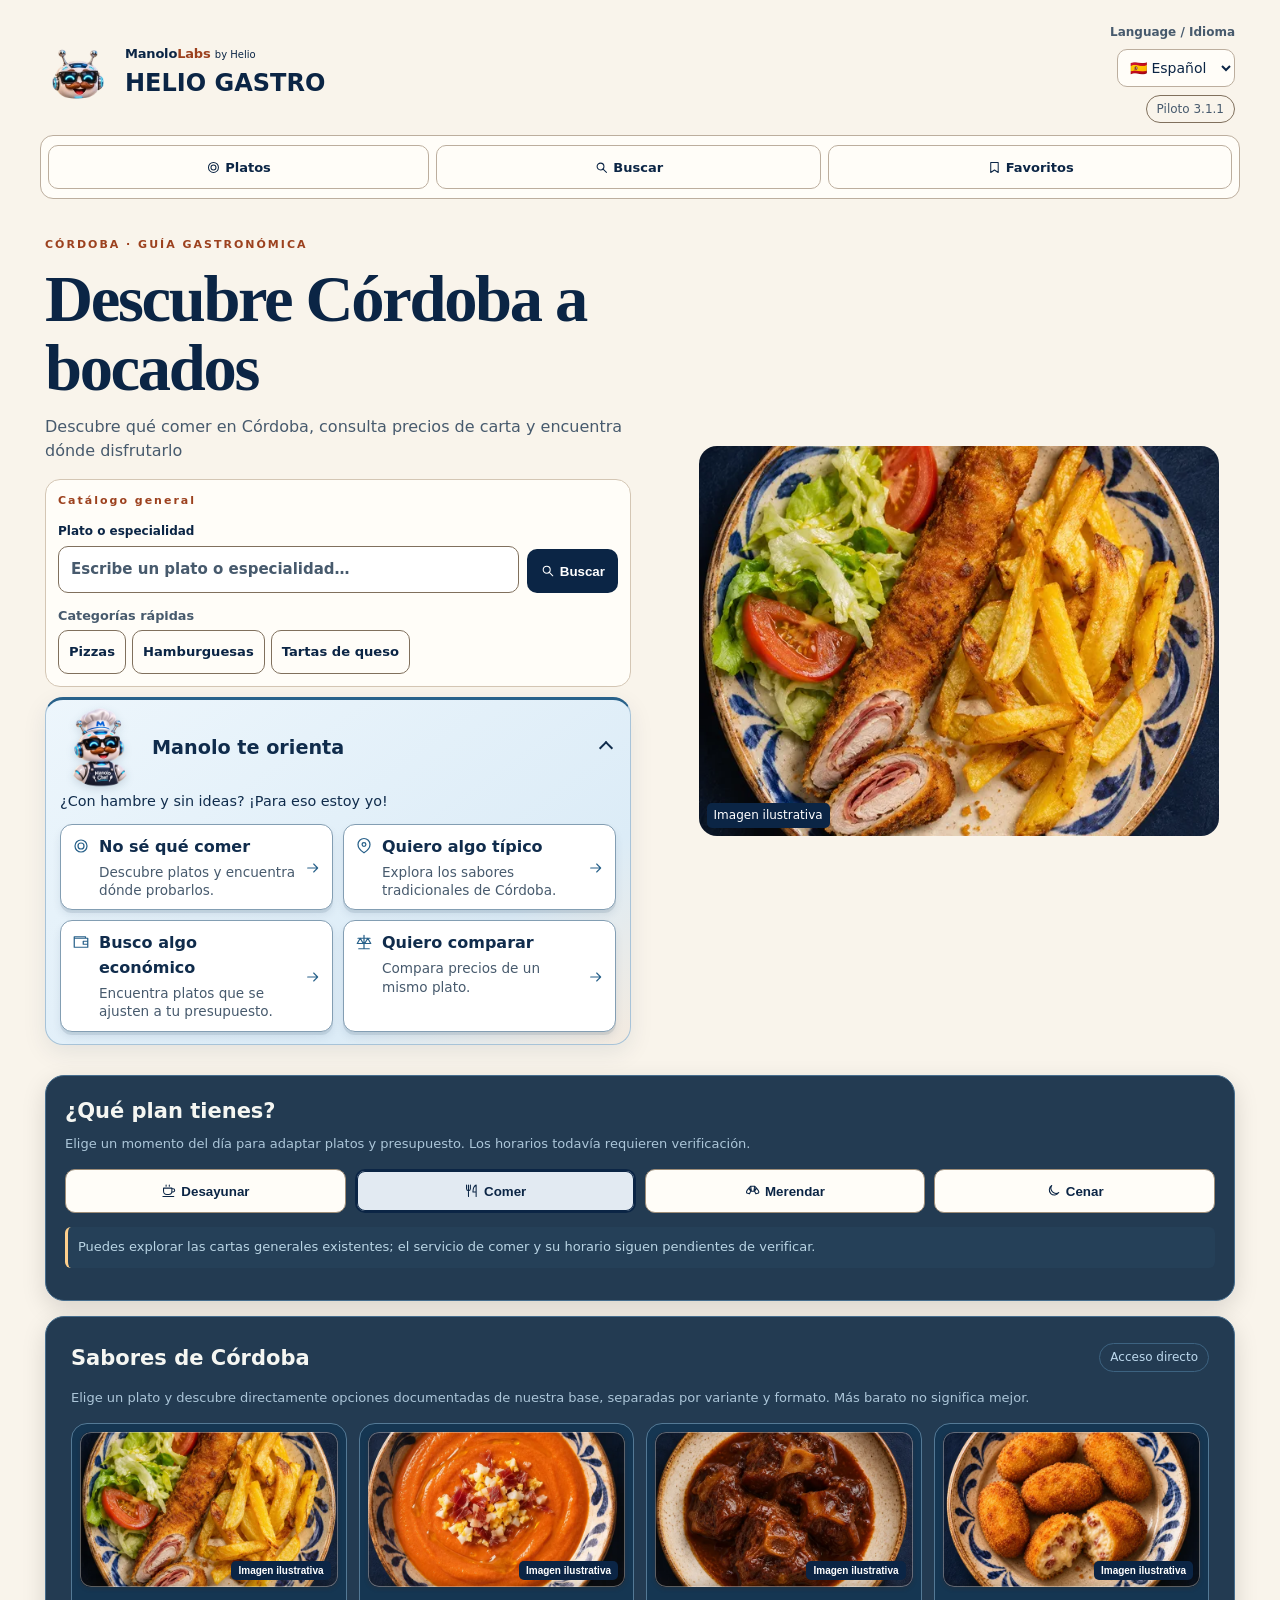
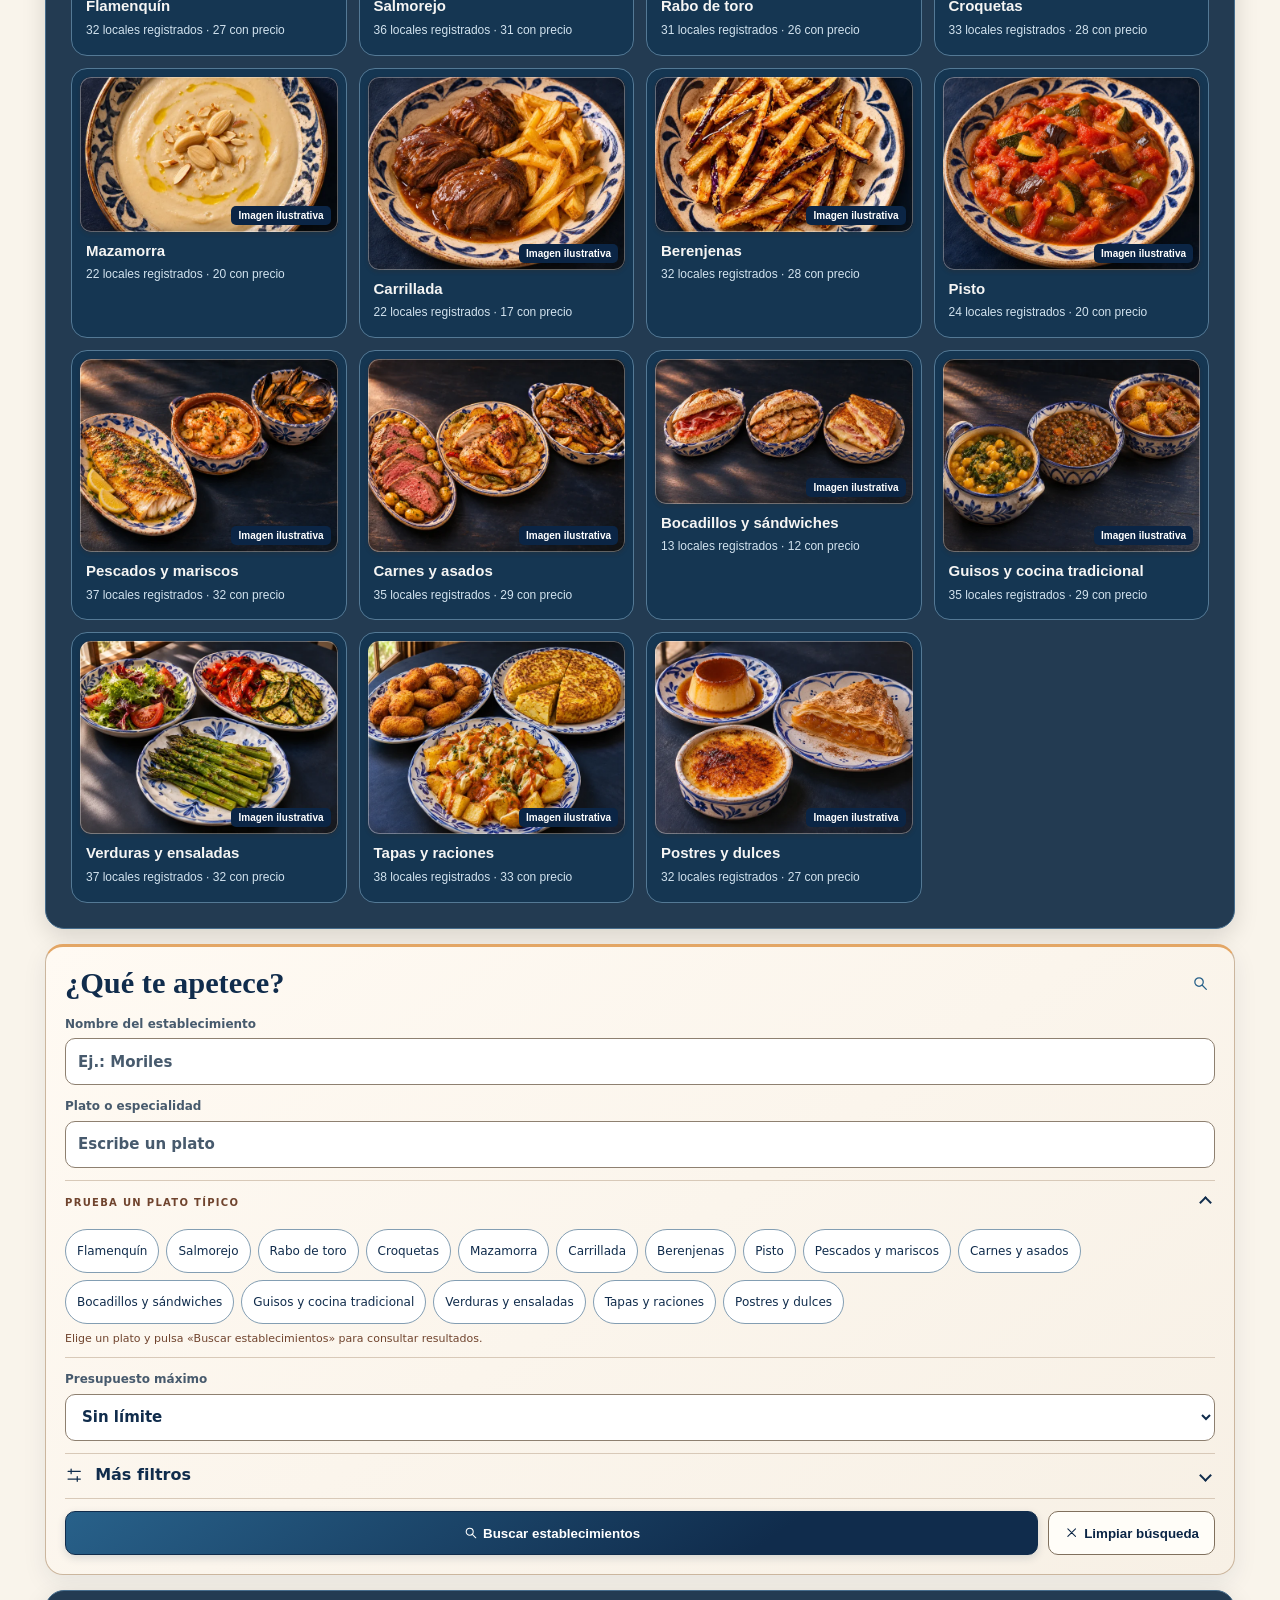
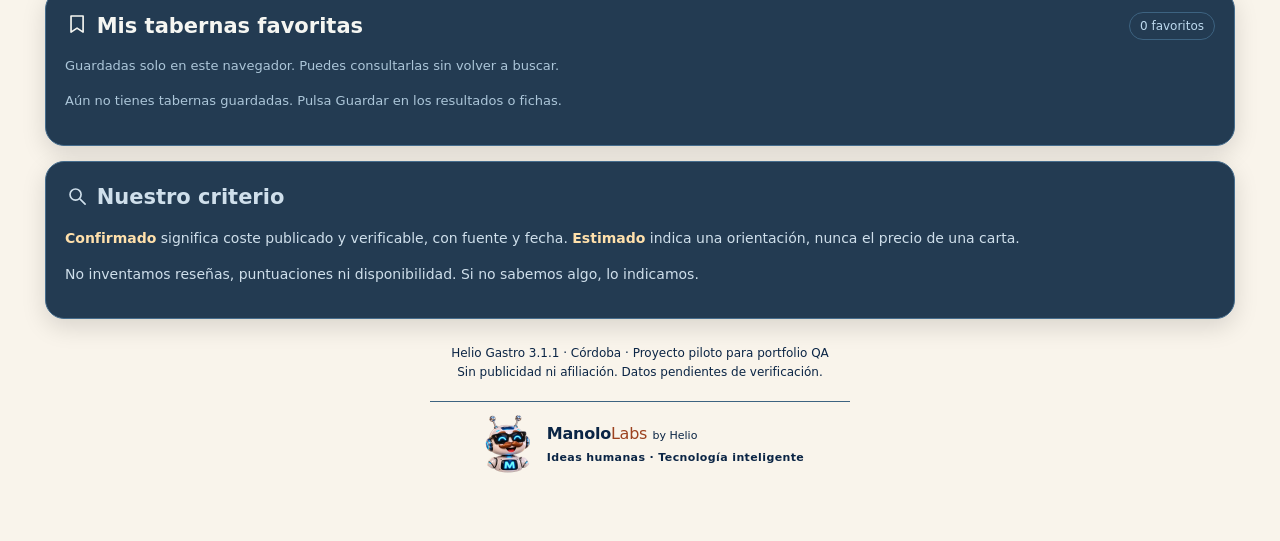
==== commit 3991303e: "feat(ui): refuerza la interacción de Manolo y los filtros" ====
--- a/index.html
+++ b/index.html
@@ -1,7 +1,7 @@
 <!doctype html>
 <html lang="es"><head><meta charset="utf-8"><meta name="viewport" content="width=device-width, initial-scale=1, viewport-fit=cover">
 <meta name="theme-color" content="#10243c"><meta name="description" content="Helio Gastro: cocina cordobesa con precios y fuentes transparentes.">
-<title>Helio Gastro · Córdoba</title><link rel="stylesheet" href="./styles.css?v=3.2.51"><link rel="manifest" href="./manifest.webmanifest"><link rel="icon" type="image/png" sizes="32x32" href="./assets/brand/favicon-manolo.png"></head>
+<title>Helio Gastro · Córdoba</title><link rel="stylesheet" href="./styles.css?v=3.2.52"><link rel="manifest" href="./manifest.webmanifest"><link rel="icon" type="image/png" sizes="32x32" href="./assets/brand/favicon-manolo.png"></head>
 <body><main class="shell">
 <header><div class="brand"><span class="logo manolo-logo" aria-hidden="true"><img src="./assets/brand/manolo-cabeza.webp" alt="" width="192" height="192"></span><div class="brand-copy"><div class="brand-signature">Manolo<span>Labs</span> <small>by Helio</small></div><h1>HELIO <strong>GASTRO</strong></h1></div></div><div class="header-controls"><label for="language-select" class="language-label">Language / Idioma</label><select id="language-select" aria-label="Language / Idioma"><option value="es">🇪🇸 Español</option><option value="en">🇬🇧 English</option></select><span class="version">Piloto 3.1.1</span></div></header>
 <nav id="quick-nav" class="quick-nav" aria-label="Navegación rápida">
@@ -24,10 +24,10 @@
   <summary aria-expanded="false"><img src="./assets/brand/manolo-chef.webp" alt="" width="384" height="384"><strong>Manolo te orienta</strong></summary>
   <p>¿Con hambre y sin ideas? ¡Para eso estoy yo!</p>
   <div class="manolo-guide-options">
-   <button type="button" data-manolo-action="discover" aria-labelledby="manolo-discover-title" aria-describedby="manolo-discover-description"><svg class="ui-icon" aria-hidden="true" focusable="false"><use href="./assets/ui/icons.svg#dish"></use></svg><span><strong id="manolo-discover-title">No sé qué comer</strong><span id="manolo-discover-description">Descubre platos y encuentra dónde probarlos.</span></span></button>
-   <button type="button" data-manolo-action="traditional" aria-labelledby="manolo-traditional-title" aria-describedby="manolo-traditional-description"><svg class="ui-icon" aria-hidden="true" focusable="false"><use href="./assets/ui/icons.svg#pin"></use></svg><span><strong id="manolo-traditional-title">Quiero algo típico</strong><span id="manolo-traditional-description">Explora los sabores tradicionales de Córdoba.</span></span></button>
-   <button type="button" data-manolo-action="budget" aria-labelledby="manolo-budget-title" aria-describedby="manolo-budget-description"><svg class="ui-icon" aria-hidden="true" focusable="false"><use href="./assets/ui/icons.svg#wallet"></use></svg><span><strong id="manolo-budget-title">Busco algo económico</strong><span id="manolo-budget-description">Encuentra platos que se ajusten a tu presupuesto.</span></span></button>
-   <button type="button" data-manolo-action="compare" aria-labelledby="manolo-compare-title" aria-describedby="manolo-compare-description"><svg class="ui-icon" aria-hidden="true" focusable="false"><use href="./assets/ui/icons.svg#scale"></use></svg><span><strong id="manolo-compare-title">Quiero comparar</strong><span id="manolo-compare-description">Compara precios de un mismo plato.</span></span></button>
+   <button type="button" data-manolo-action="discover" aria-labelledby="manolo-discover-title" aria-describedby="manolo-discover-description"><svg class="ui-icon" aria-hidden="true" focusable="false"><use href="./assets/ui/icons.svg#dish"></use></svg><span><strong id="manolo-discover-title">No sé qué comer</strong><span id="manolo-discover-description">Descubre platos y encuentra dónde probarlos.</span></span><svg class="ui-icon manolo-action-arrow" aria-hidden="true" focusable="false"><use href="./assets/ui/icons.svg#arrow"></use></svg></button>
+   <button type="button" data-manolo-action="traditional" aria-labelledby="manolo-traditional-title" aria-describedby="manolo-traditional-description"><svg class="ui-icon" aria-hidden="true" focusable="false"><use href="./assets/ui/icons.svg#pin"></use></svg><span><strong id="manolo-traditional-title">Quiero algo típico</strong><span id="manolo-traditional-description">Explora los sabores tradicionales de Córdoba.</span></span><svg class="ui-icon manolo-action-arrow" aria-hidden="true" focusable="false"><use href="./assets/ui/icons.svg#arrow"></use></svg></button>
+   <button type="button" data-manolo-action="budget" aria-labelledby="manolo-budget-title" aria-describedby="manolo-budget-description"><svg class="ui-icon" aria-hidden="true" focusable="false"><use href="./assets/ui/icons.svg#wallet"></use></svg><span><strong id="manolo-budget-title">Busco algo económico</strong><span id="manolo-budget-description">Encuentra platos que se ajusten a tu presupuesto.</span></span><svg class="ui-icon manolo-action-arrow" aria-hidden="true" focusable="false"><use href="./assets/ui/icons.svg#arrow"></use></svg></button>
+   <button type="button" data-manolo-action="compare" aria-labelledby="manolo-compare-title" aria-describedby="manolo-compare-description"><svg class="ui-icon" aria-hidden="true" focusable="false"><use href="./assets/ui/icons.svg#scale"></use></svg><span><strong id="manolo-compare-title">Quiero comparar</strong><span id="manolo-compare-description">Compara precios de un mismo plato.</span></span><svg class="ui-icon manolo-action-arrow" aria-hidden="true" focusable="false"><use href="./assets/ui/icons.svg#arrow"></use></svg></button>
   </div>
  </details>
  </div>
@@ -73,7 +73,7 @@
 <div class="two"><label>Tipo de precio<select id="price-kind"><option value="">Todos los precios</option><option value="confirmed">Solo precios documentados</option><option value="estimated">Documentados o estimados</option></select></label><label>Ordenar<select id="sort"><option value="name">Nombre</option><option value="price">Menor coste</option><option value="verified">Verificados primero</option></select></label></div>
 </div></details>
 <p id="manolo-budget-note" class="note manolo-action-note" role="status" hidden>Elige un límite por plato o por persona. Los precios desconocidos no cuentan como opciones dentro del límite.</p>
-<p id="budget-explain" class="note">Límite aplicado al precio de un plato, no a una comida completa.</p>
+<p id="budget-explain" class="note" hidden>Límite aplicado al precio de un plato, no a una comida completa.</p>
 <div class="search-actions"><button id="search-button" class="primary" type="submit"><svg class="ui-icon" aria-hidden="true" focusable="false"><use href="./assets/ui/icons.svg#search"></use></svg>Buscar establecimientos</button><button id="clear-search" type="button" class="clear-search-button"><svg class="ui-icon" aria-hidden="true" focusable="false"><use href="./assets/ui/icons.svg#close"></use></svg>Limpiar búsqueda</button></div></form></section>
 <section id="results-section" class="panel" aria-label="Resultados" hidden><a class="adjust-filters" href="#search-section"><svg class="ui-icon" aria-hidden="true" focusable="false"><use href="./assets/ui/icons.svg#filter"></use></svg>Ajustar filtros</a><div class="section-title"><h2 id="results-heading" tabindex="-1">Resultados</h2><span id="count" class="chip">0 lugares</span></div><details class="result-method"><summary>Cómo interpretar precios y disponibilidad</summary><p id="service-results-note" class="note"></p><p class="note">El límite solo se puede comprobar cuando existe un precio documentado. Las fichas sin precio se muestran como desconocidas, no como ofertas dentro del presupuesto.</p></details><div class="result-context"><div id="coverage-summary" class="coverage-summary" role="status" aria-live="polite" hidden></div><div id="result-dish-visual"></div></div><button id="show-offering" type="button" class="show-offering" hidden><svg class="ui-icon" aria-hidden="true" focusable="false"><use href="./assets/ui/icons.svg#arrow"></use></svg>Ver todos los locales que ofrecen este plato</button><div id="results" aria-live="polite"></div></section>
 </div>
@@ -100,4 +100,4 @@
  <iframe id="map-frame" loading="lazy" referrerpolicy="no-referrer-when-downgrade" title="Mapa del establecimiento"></iframe>
  <a id="open-external-map" class="map-route-link" target="_blank" rel="noopener noreferrer" href="https://www.google.com/maps/"><svg class="ui-icon" aria-hidden="true" focusable="false"><use href="./assets/ui/icons.svg#external"></use></svg>Abrir en Google Maps</a>
  </dialog>
-<script src="./i18n.js?v=3.2.72" defer></script><script src="./venue-hours.js?v=5" defer></script><script src="./app.js?v=3.2.96" defer></script></body></html>
+<script src="./i18n.js?v=3.2.72" defer></script><script src="./venue-hours.js?v=5" defer></script><script src="./app.js?v=3.2.97" defer></script></body></html>
--- a/styles.css
+++ b/styles.css
@@ -448,17 +448,25 @@
  border-radius:18px;padding:8px 14px 12px;box-shadow:0 8px 24px #102c4c16;
 }
 .manolo-guide summary{gap:12px;color:var(--premium-navy);font-size:1.2rem;min-height:52px}
-.manolo-guide img{width:72px;height:72px;flex:none;filter:drop-shadow(0 3px 4px #102c4c26)}
+.manolo-guide img{width:80px;height:80px;flex:none;filter:drop-shadow(0 3px 4px #102c4c26)}
 .manolo-guide>p{margin:2px 0 12px;color:var(--premium-navy)}
 .manolo-guide-options{gap:10px;padding-bottom:0}
 .manolo-guide-options button{
  min-width:0;min-height:56px;padding:10px 11px;gap:9px;
- background:var(--premium-white);border:1px solid #a7bdce;border-radius:12px;
- color:var(--premium-navy);box-shadow:0 2px 5px #102c4c12;
+ background:var(--premium-white);border:1px solid #839eb3;border-radius:12px;
+ color:var(--premium-navy);box-shadow:0 3px 0 #102c4c19,0 5px 9px #102c4c16;cursor:pointer;
 }
 .manolo-guide-options button>.ui-icon{color:var(--premium-blue)}
-.manolo-guide-options button:active{border-color:#995d2f;box-shadow:inset 0 1px 3px #102c4c26}
-@media(hover:hover){.manolo-guide-options button:hover{background:#f8fbfe;border-color:var(--premium-blue)}}
+.manolo-guide-options button>.manolo-action-arrow{flex:none;margin-inline-start:auto;align-self:center;width:16px;height:16px}
+@media(hover:hover){
+ .manolo-guide-options button:hover{
+  background:#f1f8fd;border-color:var(--premium-blue);
+  transform:translateY(-2px);box-shadow:0 5px 0 #102c4c19,0 8px 13px #102c4c1a;
+ }
+}
+.manolo-guide-options button:active{
+ transform:translateY(1px);border-color:#995d2f;box-shadow:inset 0 2px 3px #102c4c26;
+}
 .manolo-guide :focus-visible,#search-section :focus-visible{outline:3px solid #8a4b21;outline-offset:2px}
 .search-layout #search-section{
  background:linear-gradient(145deg,#fffaf3,var(--premium-cream));
@@ -489,16 +497,30 @@
 #search-section .filter-status{background:#e1edf6;color:var(--premium-navy);border-radius:999px;padding:3px 7px;font-size:.72rem}
 #search-section .dish-suggestions-list{padding:4px 0 6px}
 #search-section .dish-suggestions-list button{
- min-height:44px;border-radius:999px;border-color:#9baebb;color:var(--premium-navy);background:var(--premium-white);
-}
-#search-section .dish-suggestions-list button:hover{background:#e4eff7}
+ min-height:44px;border-radius:999px;border-color:#839eb3;color:var(--premium-navy);background:var(--premium-white);
+}
+#search-section .dish-suggestions-list button:hover{background:#edf5fa;border-color:var(--premium-blue)}
+#search-section .dish-suggestions-list button[aria-pressed="true"]{
+ background:#dcecf7;border-color:var(--premium-blue);box-shadow:inset 0 0 0 1px var(--premium-blue);
+}
+#search-section .dish-suggestions-list button:active{transform:translateY(1px);box-shadow:inset 0 1px 3px #102c4c26}
 #search-section .dish-suggestions small{display:block;padding-bottom:10px}
 #search-section #budget-explain{margin:0}
+#search-section #budget-explain[hidden]{display:none}
 #search-section .primary{
  background:linear-gradient(145deg,var(--premium-blue),var(--premium-navy) 72%);
  border:1px solid var(--premium-navy);color:var(--premium-white);box-shadow:0 3px 8px #102c4c26;
 }
 #search-section .primary:hover{background:#19446a}
+#search-section .primary:active{transform:translateY(1px);box-shadow:inset 0 2px 3px #102c4c40}
+@media(prefers-reduced-motion:no-preference){
+ .manolo-guide-options button,#search-section :is(.primary,.dish-suggestions-list button){
+  transition:transform 170ms ease,box-shadow 170ms ease,border-color 170ms ease,background-color 170ms ease;
+ }
+}
+@media(prefers-reduced-motion:reduce){
+ .manolo-guide-options button:is(:hover,:active),#search-section :is(.primary,.dish-suggestions-list button):active{transform:none}
+}
 @media(max-width:560px){
  .quick-nav{position:static}
  #recommendations-section,#search-section,#favorite-section,#compare-section,#results-section,#service-section{scroll-margin-top:12px}
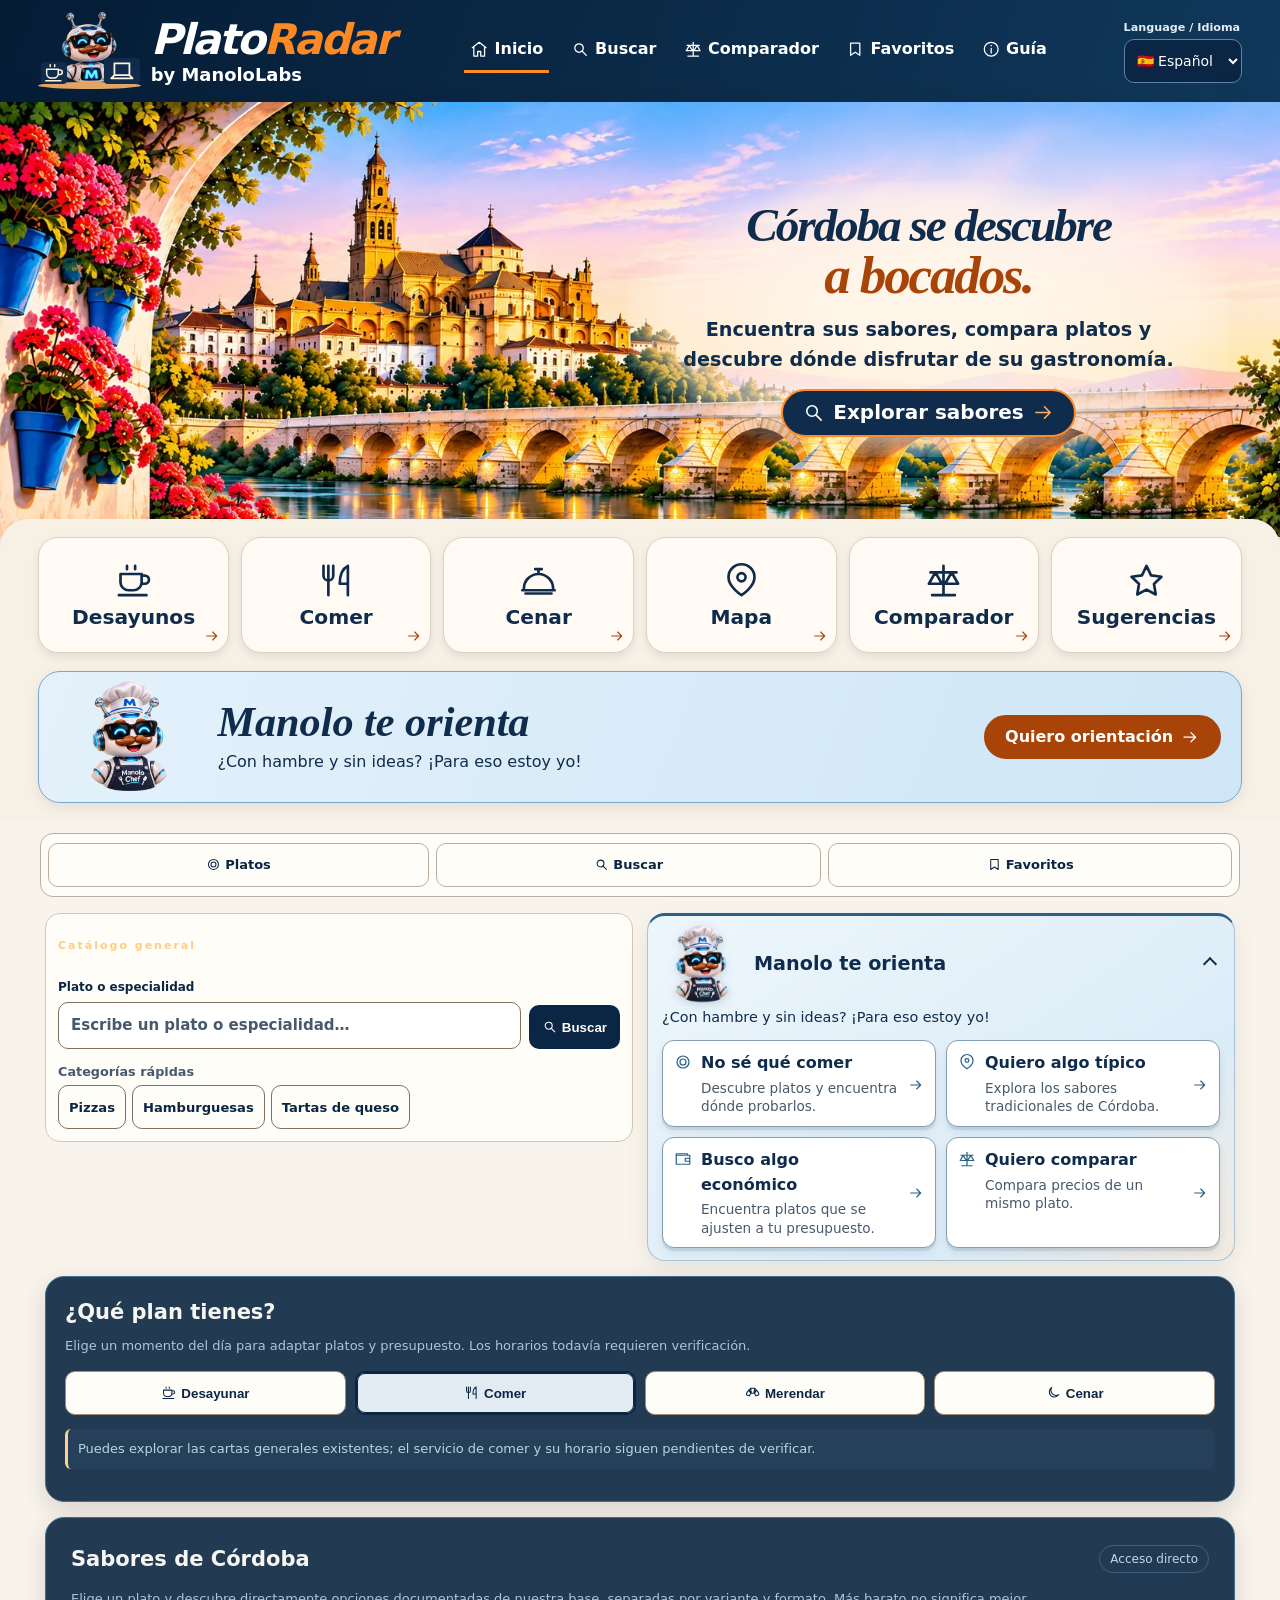
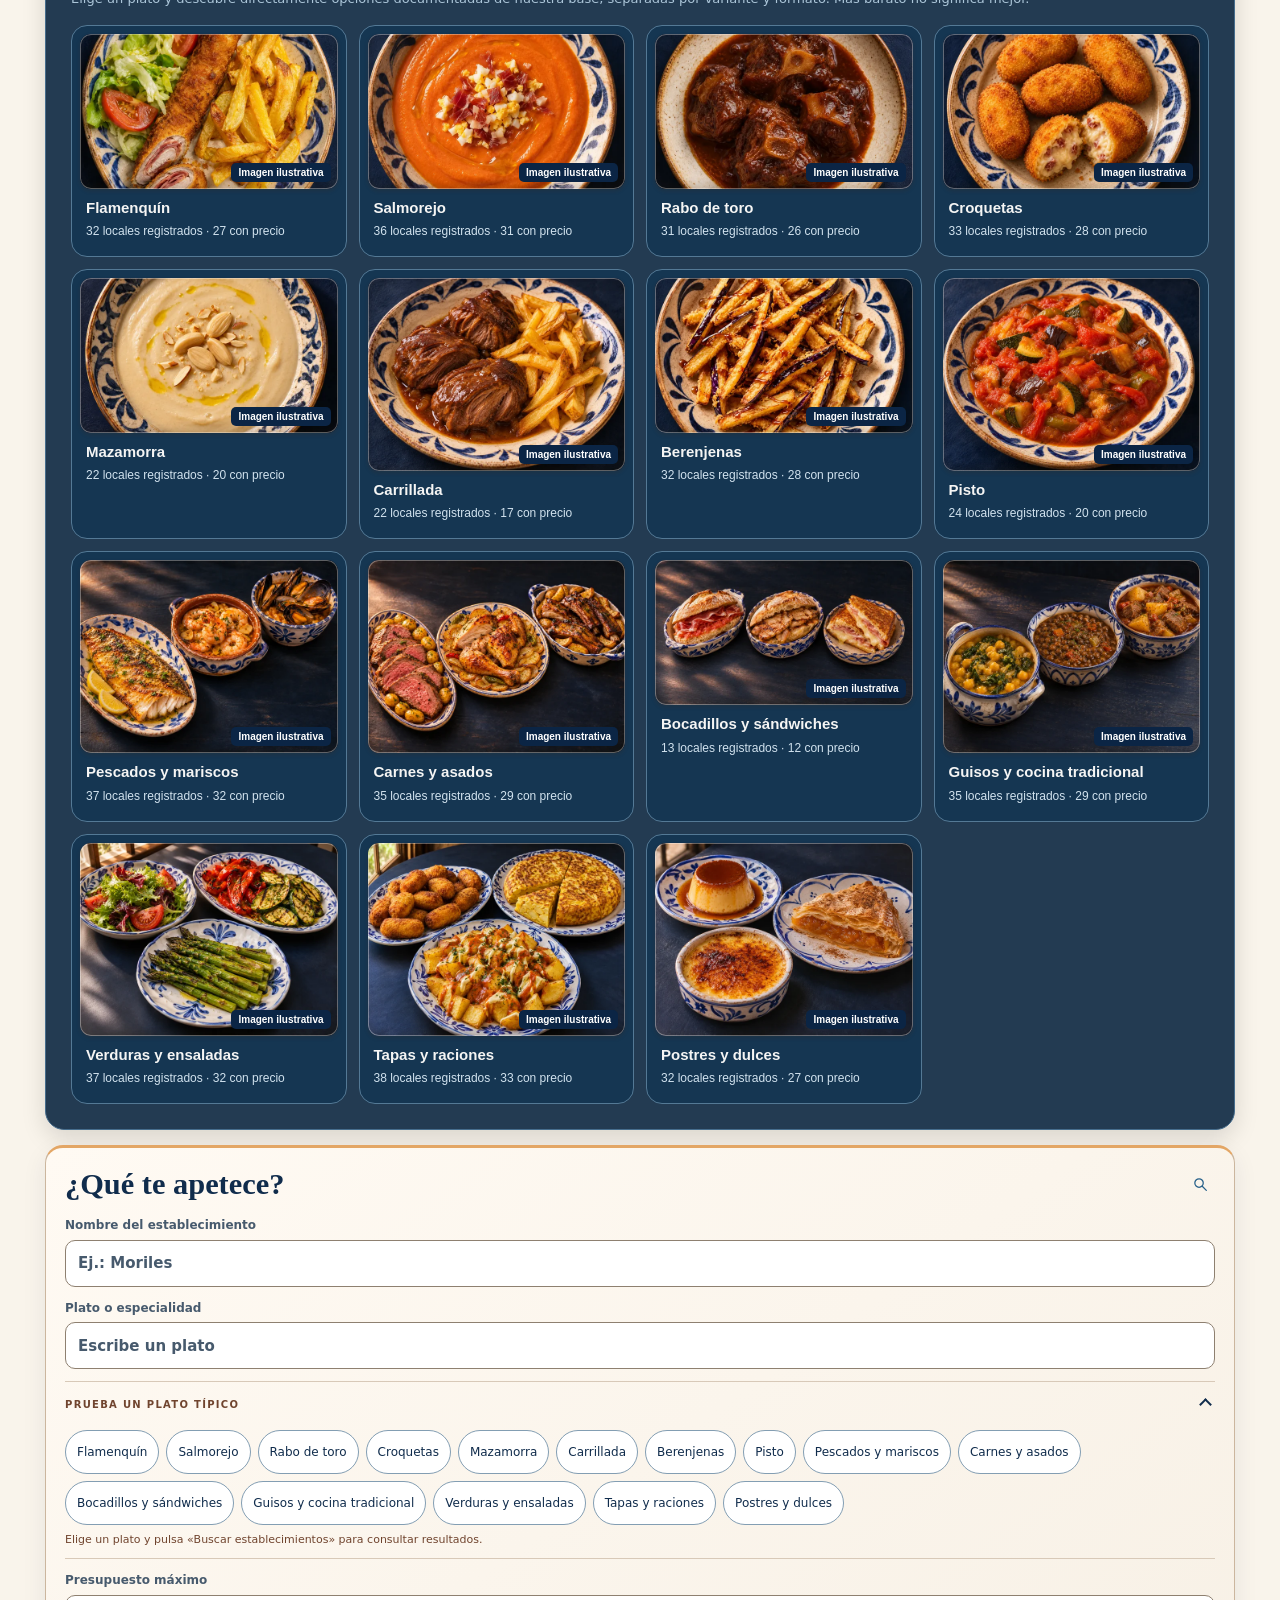
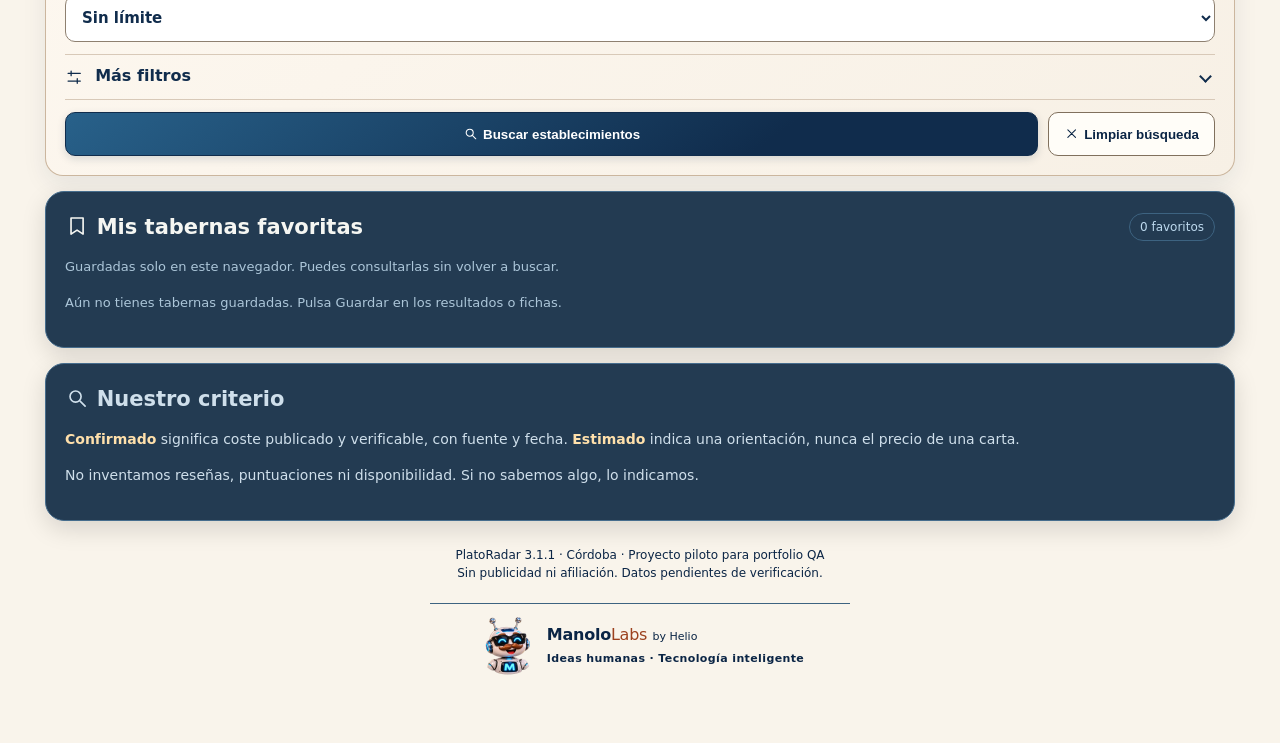
==== commit 46f5b2b7: "feat(ui): implementa la portada PlatoRadar" ====
--- a/index.html
+++ b/index.html
@@ -1,26 +1,59 @@
 <!doctype html>
 <html lang="es"><head><meta charset="utf-8"><meta name="viewport" content="width=device-width, initial-scale=1, viewport-fit=cover">
-<meta name="theme-color" content="#10243c"><meta name="description" content="Helio Gastro: cocina cordobesa con precios y fuentes transparentes.">
-<title>Helio Gastro · Córdoba</title><link rel="stylesheet" href="./styles.css?v=3.2.52"><link rel="manifest" href="./manifest.webmanifest"><link rel="icon" type="image/png" sizes="32x32" href="./assets/brand/favicon-manolo.png"></head>
-<body><main class="shell">
-<header><div class="brand"><span class="logo manolo-logo" aria-hidden="true"><img src="./assets/brand/manolo-cabeza.webp" alt="" width="192" height="192"></span><div class="brand-copy"><div class="brand-signature">Manolo<span>Labs</span> <small>by Helio</small></div><h1>HELIO <strong>GASTRO</strong></h1></div></div><div class="header-controls"><label for="language-select" class="language-label">Language / Idioma</label><select id="language-select" aria-label="Language / Idioma"><option value="es">🇪🇸 Español</option><option value="en">🇬🇧 English</option></select><span class="version">Piloto 3.1.1</span></div></header>
+<meta name="theme-color" content="#102c4c"><meta name="description" content="PlatoRadar: guía gastronómica de Córdoba con platos, precios de carta y fuentes documentadas.">
+<title>PlatoRadar · Córdoba</title><link rel="stylesheet" href="./styles.css?v=3.2.53"><link rel="manifest" href="./manifest.webmanifest"><link rel="icon" type="image/png" sizes="32x32" href="./assets/brand/favicon-manolo.png"></head>
+<body><header class="radar-header" id="inicio">
+  <a class="radar-brand" href="#inicio">
+    <span class="radar-desk" aria-hidden="true"><img src="./assets/brand/manolo-busto.webp" alt="" width="256" height="256"><svg class="ui-icon radar-cup" aria-hidden="true" focusable="false"><use href="./assets/ui/icons.svg#cup"></use></svg><svg class="ui-icon radar-laptop" aria-hidden="true" focusable="false"><use href="./assets/ui/icons.svg#laptop"></use></svg></span>
+    <span><strong>Plato<span>Radar</span></strong><small>by ManoloLabs</small></span>
+  </a>
+  <nav class="radar-nav" aria-label="Navegación principal">
+    <a href="#inicio" class="radar-home"><svg class="ui-icon" aria-hidden="true" focusable="false"><use href="./assets/ui/icons.svg#home"></use></svg><span>Inicio</span></a>
+    <a href="#search-section"><svg class="ui-icon" aria-hidden="true" focusable="false"><use href="./assets/ui/icons.svg#search"></use></svg><span>Buscar</span></a>
+    <a href="#compare-section" data-radar-compare><svg class="ui-icon" aria-hidden="true" focusable="false"><use href="./assets/ui/icons.svg#scale"></use></svg><span>Comparador</span></a>
+    <a href="#favorite-section"><svg class="ui-icon" aria-hidden="true" focusable="false"><use href="./assets/ui/icons.svg#bookmark"></use></svg><span>Favoritos</span></a>
+    <a href="#guide-section"><svg class="ui-icon" aria-hidden="true" focusable="false"><use href="./assets/ui/icons.svg#info"></use></svg><span>Guía</span></a>
+  </nav>
+  <div class="radar-language"><label for="language-select" class="language-label">Language / Idioma</label><select id="language-select" aria-label="Language / Idioma"><option value="es">🇪🇸 Español</option><option value="en">🇬🇧 English</option></select></div>
+</header>
+<main>
+  <section class="hero radar-hero" aria-labelledby="hybrid-title">
+    <img class="radar-panorama" src="./assets/brand/cordoba-panoramica.webp" alt="" width="1680" height="560" fetchpriority="high">
+    <div class="radar-hero-copy">
+      <h1 id="hybrid-title"><span>Córdoba se descubre</span> <em>a bocados.</em></h1>
+      <p class="hybrid-lede">Encuentra sus sabores, compara platos y descubre dónde disfrutar de su gastronomía.</p>
+      <a class="radar-cta" href="#search-section"><svg class="ui-icon" aria-hidden="true" focusable="false"><use href="./assets/ui/icons.svg#search"></use></svg><span>Explorar sabores</span><svg class="ui-icon radar-arrow" aria-hidden="true" focusable="false"><use href="./assets/ui/icons.svg#arrow"></use></svg></a>
+    </div>
+  </section>
+  <div class="radar-welcome">
+    <nav class="radar-shortcuts" aria-label="Accesos rápidos">
+    <button type="button" data-radar-service="desayuno"><svg class="ui-icon" aria-hidden="true" focusable="false"><use href="./assets/ui/icons.svg#cup"></use></svg><span>Desayunos</span><svg class="ui-icon radar-arrow" aria-hidden="true" focusable="false"><use href="./assets/ui/icons.svg#arrow"></use></svg></button>
+    <button type="button" data-radar-service="comida"><svg class="ui-icon" aria-hidden="true" focusable="false"><use href="./assets/ui/icons.svg#cutlery"></use></svg><span>Comer</span><svg class="ui-icon radar-arrow" aria-hidden="true" focusable="false"><use href="./assets/ui/icons.svg#arrow"></use></svg></button>
+    <button type="button" data-radar-service="cena"><svg class="ui-icon" aria-hidden="true" focusable="false"><use href="./assets/ui/icons.svg#cloche"></use></svg><span>Cenar</span><svg class="ui-icon radar-arrow" aria-hidden="true" focusable="false"><use href="./assets/ui/icons.svg#arrow"></use></svg></button>
+    <button type="button" id="radar-map"><svg class="ui-icon" aria-hidden="true" focusable="false"><use href="./assets/ui/icons.svg#pin"></use></svg><span>Mapa</span><svg class="ui-icon radar-arrow" aria-hidden="true" focusable="false"><use href="./assets/ui/icons.svg#arrow"></use></svg></button>
+    <a href="#compare-section" data-radar-compare><svg class="ui-icon" aria-hidden="true" focusable="false"><use href="./assets/ui/icons.svg#scale"></use></svg><span>Comparador</span><svg class="ui-icon radar-arrow" aria-hidden="true" focusable="false"><use href="./assets/ui/icons.svg#arrow"></use></svg></a>
+    <a href="#recommendations-section"><svg class="ui-icon" aria-hidden="true" focusable="false"><use href="./assets/ui/icons.svg#star"></use></svg><span>Sugerencias</span><svg class="ui-icon radar-arrow" aria-hidden="true" focusable="false"><use href="./assets/ui/icons.svg#arrow"></use></svg></a>
+    </nav>
+    <section class="radar-orientation" aria-labelledby="radar-orientation-title">
+      <img src="./assets/brand/manolo-chef.webp" alt="" width="384" height="384">
+      <div><h2 id="radar-orientation-title">Manolo te orienta</h2><p>¿Con hambre y sin ideas? ¡Para eso estoy yo!</p></div>
+      <button class="radar-cta radar-cta-warm" type="button" id="radar-orient" aria-controls="manolo-orientation"><span>Quiero orientación</span><svg class="ui-icon" aria-hidden="true" focusable="false"><use href="./assets/ui/icons.svg#arrow"></use></svg></button>
+    </section>
+  </div>
+  <div class="shell radar-content">
 <nav id="quick-nav" class="quick-nav" aria-label="Navegación rápida">
  <a href="#recommendations-section"><svg class="ui-icon" aria-hidden="true" focusable="false"><use href="./assets/ui/icons.svg#dish"></use></svg>Platos</a>
  <a href="#search-section"><svg class="ui-icon" aria-hidden="true" focusable="false"><use href="./assets/ui/icons.svg#search"></use></svg>Buscar</a>
  <a href="#favorite-section"><svg class="ui-icon" aria-hidden="true" focusable="false"><use href="./assets/ui/icons.svg#bookmark"></use></svg>Favoritos</a>
  <a id="nav-compare" href="#compare-section" hidden><svg class="ui-icon" aria-hidden="true" focusable="false"><use href="./assets/ui/icons.svg#scale"></use></svg>Comparar <span id="nav-compare-count">0</span></a>
 </nav>
-<section class="hero hybrid-hero" aria-labelledby="hybrid-title">
- <div class="hybrid-intro">
-  <p class="eyebrow">CÓRDOBA · GUÍA GASTRONÓMICA</p>
-  <h2 id="hybrid-title">Descubre Córdoba a bocados</h2>
-  <p class="hybrid-lede">Descubre qué comer en Córdoba, consulta precios de carta y encuentra dónde disfrutarlo</p>
-  <form id="direct-search" aria-label="Catálogo general">
+<div class="radar-tools">
+<form id="direct-search" aria-label="Catálogo general">
    <p class="eyebrow">Catálogo general</p>
    <div class="direct-search-row"><label>Plato o especialidad<input id="direct-dish" type="search" placeholder="Escribe un plato o especialidad…" autocomplete="off"></label><button class="primary"><svg class="ui-icon" aria-hidden="true" focusable="false"><use href="./assets/ui/icons.svg#search"></use></svg>Buscar</button></div>
    <div id="quick-categories" hidden><p>Categorías rápidas</p><div class="category-actions"></div></div>
   </form>
-  <details class="manolo-guide">
+<details class="manolo-guide" id="manolo-orientation">
   <summary aria-expanded="false"><img src="./assets/brand/manolo-chef.webp" alt="" width="384" height="384"><strong>Manolo te orienta</strong></summary>
   <p>¿Con hambre y sin ideas? ¡Para eso estoy yo!</p>
   <div class="manolo-guide-options">
@@ -30,9 +63,7 @@
    <button type="button" data-manolo-action="compare" aria-labelledby="manolo-compare-title" aria-describedby="manolo-compare-description"><svg class="ui-icon" aria-hidden="true" focusable="false"><use href="./assets/ui/icons.svg#scale"></use></svg><span><strong id="manolo-compare-title">Quiero comparar</strong><span id="manolo-compare-description">Compara precios de un mismo plato.</span></span><svg class="ui-icon manolo-action-arrow" aria-hidden="true" focusable="false"><use href="./assets/ui/icons.svg#arrow"></use></svg></button>
   </div>
  </details>
- </div>
- <figure class="hybrid-hero-art"><img src="./assets/dishes/flamenquin.webp" width="640" height="480" alt=""><figcaption>Imagen ilustrativa</figcaption></figure>
-</section>
+</div>
 <section id="service-section" class="panel" aria-labelledby="service-heading"><h2 id="service-heading">¿Qué plan tienes?</h2><p class="note">Elige un momento del día para adaptar platos y presupuesto. Los horarios todavía requieren verificación.</p><div class="service-selector" role="group" aria-label="Momento gastronómico"><button type="button" data-service="desayuno" aria-pressed="false"><svg class="ui-icon" aria-hidden="true" focusable="false"><use href="./assets/ui/icons.svg#cup"></use></svg>Desayunar</button><button type="button" data-service="comida" aria-pressed="true"><svg class="ui-icon" aria-hidden="true" focusable="false"><use href="./assets/ui/icons.svg#cutlery"></use></svg>Comer</button><button type="button" data-service="merienda" aria-pressed="false"><svg class="ui-icon" aria-hidden="true" focusable="false"><use href="./assets/ui/icons.svg#snack"></use></svg>Merendar</button><button type="button" data-service="cena" aria-pressed="false"><svg class="ui-icon" aria-hidden="true" focusable="false"><use href="./assets/ui/icons.svg#moon"></use></svg>Cenar</button></div><p id="service-intro" class="service-intro" role="status"></p></section>
 <section id="recommendations-section" class="panel" aria-labelledby="recommendations-heading">
 <div class="section-title"><h2 id="recommendations-heading" tabindex="-1">Sabores de Córdoba</h2><span class="chip">Acceso directo</span></div>
@@ -75,14 +106,14 @@
 <p id="manolo-budget-note" class="note manolo-action-note" role="status" hidden>Elige un límite por plato o por persona. Los precios desconocidos no cuentan como opciones dentro del límite.</p>
 <p id="budget-explain" class="note" hidden>Límite aplicado al precio de un plato, no a una comida completa.</p>
 <div class="search-actions"><button id="search-button" class="primary" type="submit"><svg class="ui-icon" aria-hidden="true" focusable="false"><use href="./assets/ui/icons.svg#search"></use></svg>Buscar establecimientos</button><button id="clear-search" type="button" class="clear-search-button"><svg class="ui-icon" aria-hidden="true" focusable="false"><use href="./assets/ui/icons.svg#close"></use></svg>Limpiar búsqueda</button></div></form></section>
-<section id="results-section" class="panel" aria-label="Resultados" hidden><a class="adjust-filters" href="#search-section"><svg class="ui-icon" aria-hidden="true" focusable="false"><use href="./assets/ui/icons.svg#filter"></use></svg>Ajustar filtros</a><div class="section-title"><h2 id="results-heading" tabindex="-1">Resultados</h2><span id="count" class="chip">0 lugares</span></div><details class="result-method"><summary>Cómo interpretar precios y disponibilidad</summary><p id="service-results-note" class="note"></p><p class="note">El límite solo se puede comprobar cuando existe un precio documentado. Las fichas sin precio se muestran como desconocidas, no como ofertas dentro del presupuesto.</p></details><div class="result-context"><div id="coverage-summary" class="coverage-summary" role="status" aria-live="polite" hidden></div><div id="result-dish-visual"></div></div><button id="show-offering" type="button" class="show-offering" hidden><svg class="ui-icon" aria-hidden="true" focusable="false"><use href="./assets/ui/icons.svg#arrow"></use></svg>Ver todos los locales que ofrecen este plato</button><div id="results" aria-live="polite"></div></section>
+<section id="results-section" class="panel" aria-label="Resultados" hidden><a class="adjust-filters" href="#search-section"><svg class="ui-icon" aria-hidden="true" focusable="false"><use href="./assets/ui/icons.svg#filter"></use></svg>Ajustar filtros</a><div class="section-title"><h2 id="results-heading" tabindex="-1">Resultados</h2><span id="count" class="chip">0 lugares</span></div><details class="result-method"><summary>Cómo interpretar precios y disponibilidad</summary><p id="service-results-note" class="note"></p><p class="note">El límite solo se puede comprobar cuando existe un precio documentado. Las fichas sin precio se muestran como desconocidas, no como ofertas dentro del presupuesto.</p></details><p id="radar-map-note" class="note" role="status" hidden>Elige un establecimiento y pulsa «Ver mapa» para consultar su ubicación.</p><div class="result-context"><div id="coverage-summary" class="coverage-summary" role="status" aria-live="polite" hidden></div><div id="result-dish-visual"></div></div><button id="show-offering" type="button" class="show-offering" hidden><svg class="ui-icon" aria-hidden="true" focusable="false"><use href="./assets/ui/icons.svg#arrow"></use></svg>Ver todos los locales que ofrecen este plato</button><div id="results" aria-live="polite"></div></section>
 </div>
 <section id="favorite-section" class="panel" aria-labelledby="favorite-heading"><div class="section-title"><h2 id="favorite-heading"><svg class="ui-icon" aria-hidden="true" focusable="false"><use href="./assets/ui/icons.svg#bookmark"></use></svg>Mis tabernas favoritas</h2><span id="favorite-count" class="chip">0 favoritos</span></div><p id="favorite-notice" class="note">Guardadas solo en este navegador. Puedes consultarlas sin volver a buscar.</p><div id="favorite-list"></div></section>
 <section id="detail-section" class="panel" aria-label="Ficha del establecimiento" hidden><div class="section-title detail-sticky-head"><div class="detail-sticky-label"><span class="eyebrow">Ficha del local</span><strong id="detail-sticky-name"></strong></div><button id="close-detail" type="button" class="detail-button"><svg class="ui-icon" aria-hidden="true" focusable="false"><use href="./assets/ui/icons.svg#close"></use></svg>Cerrar ficha</button></div><div id="detail-content"></div></section>
 <section id="compare-section" class="panel" aria-labelledby="compare-title" hidden><div class="section-title"><h2 id="compare-title" tabindex="-1">Comparador</h2><span class="chip" id="compare-count">0 / 3</span></div><p class="note">Elige hasta tres establecimientos. Para comparar precios, selecciona un mismo formato en el buscador. Las cantidades reales pueden variar entre locales.</p><div id="compare-output" class="empty" aria-live="polite">Todavía no hay establecimientos seleccionados.</div></section>
-<section class="panel info"><h2><svg class="ui-icon" aria-hidden="true" focusable="false"><use href="./assets/ui/icons.svg#search"></use></svg>Nuestro criterio</h2><p><b>Confirmado</b> significa coste publicado y verificable, con fuente y fecha. <b>Estimado</b> indica una orientación, nunca el precio de una carta.</p><p>No inventamos reseñas, puntuaciones ni disponibilidad. Si no sabemos algo, lo indicamos.</p></section>
-<footer>Helio Gastro 3.1.1 · Córdoba · Proyecto piloto para portfolio QA<br>Sin publicidad ni afiliación. Datos pendientes de verificación.<div class="studio-signature manolo-footer"><img src="./assets/brand/manolo-busto.webp" alt="" width="256" height="256" loading="lazy"><div class="manolo-footer-copy"><div class="brand-signature">Manolo<span>Labs</span> <small>by Helio</small></div><p class="studio-tagline" lang="es">Ideas humanas · Tecnología inteligente</p></div></div></footer>
-</main>
+<section class="panel info" id="guide-section" tabindex="-1"><h2><svg class="ui-icon" aria-hidden="true" focusable="false"><use href="./assets/ui/icons.svg#search"></use></svg>Nuestro criterio</h2><p><b>Confirmado</b> significa coste publicado y verificable, con fuente y fecha. <b>Estimado</b> indica una orientación, nunca el precio de una carta.</p><p>No inventamos reseñas, puntuaciones ni disponibilidad. Si no sabemos algo, lo indicamos.</p></section>
+<footer>PlatoRadar 3.1.1 · Córdoba · Proyecto piloto para portfolio QA<br>Sin publicidad ni afiliación. Datos pendientes de verificación.<div class="studio-signature manolo-footer"><img src="./assets/brand/manolo-busto.webp" alt="" width="256" height="256" loading="lazy"><div class="manolo-footer-copy"><div class="brand-signature">Manolo<span>Labs</span> <small>by Helio</small></div><p class="studio-tagline" lang="es">Ideas humanas · Tecnología inteligente</p></div></div></footer>
+</div></main>
 <dialog id="recommendation-dialog" aria-labelledby="recommendation-title" aria-describedby="recommendation-description">
  <div class="recommendation-dialog-head">
   <h2 id="recommendation-title" tabindex="-1">Recomendaciones</h2>
@@ -100,4 +131,4 @@
  <iframe id="map-frame" loading="lazy" referrerpolicy="no-referrer-when-downgrade" title="Mapa del establecimiento"></iframe>
  <a id="open-external-map" class="map-route-link" target="_blank" rel="noopener noreferrer" href="https://www.google.com/maps/"><svg class="ui-icon" aria-hidden="true" focusable="false"><use href="./assets/ui/icons.svg#external"></use></svg>Abrir en Google Maps</a>
  </dialog>
-<script src="./i18n.js?v=3.2.72" defer></script><script src="./venue-hours.js?v=5" defer></script><script src="./app.js?v=3.2.97" defer></script></body></html>
+<script src="./i18n.js?v=3.2.73" defer></script><script src="./venue-hours.js?v=5" defer></script><script src="./app.js?v=3.2.98" defer></script></body></html>
--- a/styles.css
+++ b/styles.css
@@ -529,3 +529,83 @@
  .search-layout #search-section{padding:14px}
  #search-section #filters,#search-section .advanced-filter-fields{gap:9px}
 }
+
+/* PlatoRadar landing. The catalogue and its component styles live below it. */
+.radar-header{
+ display:grid;grid-template-columns:auto minmax(0,1fr) auto;gap:clamp(14px,3vw,44px);
+ align-items:center;padding:8px clamp(16px,3vw,48px);
+ background:linear-gradient(110deg,#051c35,#10385b);color:white;
+}
+.radar-brand{display:flex;align-items:center;gap:10px;text-decoration:none;color:white;line-height:1.06;white-space:nowrap}
+.radar-brand strong{font-size:clamp(1.55rem,3.3vw,3.15rem);font-style:italic;letter-spacing:-.05em}
+.radar-brand strong span{color:#ff8a24}
+.radar-brand small{display:block;font-weight:650;margin-top:3px;font-size:clamp(.78rem,1.4vw,1.16rem)}
+.radar-desk{position:relative;width:clamp(60px,8vw,116px);height:clamp(53px,6.7vw,92px);flex:none;display:grid;place-items:center}
+.radar-desk::after{content:"";position:absolute;inset:auto 0 5px;height:7px;border-radius:100%;background:#e3a665}
+.radar-desk img{position:absolute;inset:0 8% auto;width:84%;height:93%;object-fit:contain;object-position:center top}
+.radar-desk>.ui-icon{position:absolute;bottom:10px;color:#fff4dd;background:#102c4c;border-radius:4px;margin:0;width:25%;height:25%;z-index:1}
+.radar-desk>.radar-cup{left:3%}.radar-desk>.radar-laptop{right:1%;width:35%;height:30%}
+.radar-nav{display:flex;justify-content:center;gap:clamp(4px,1.2vw,16px);min-width:0}
+.radar-nav a{display:flex;align-items:center;justify-content:center;gap:6px;min-height:44px;padding:6px;color:white;text-decoration:none;font-weight:700;border-bottom:3px solid transparent}
+.radar-nav a .ui-icon{margin:0;flex:none}
+.radar-nav .radar-home,.radar-nav a:hover{border-bottom-color:#ff8a24}
+.radar-language{display:grid;gap:2px;min-width:0}
+.radar-language label{color:#e4edf7;font-size:.7rem}
+.radar-language select{width:100%;min-height:44px;background:#0b2545;color:white;border-color:#6084a4}
+.radar-header :focus-visible{outline:3px solid #ffd098;outline-offset:2px}
+.hero.radar-hero{position:relative;isolation:isolate;display:grid;align-items:center;min-height:clamp(340px,34vw,520px);padding:24px 4vw;margin:0;border:0;border-radius:0;overflow:hidden;background:#f5e3cf;color:#102c4c}
+.radar-hero::after{display:none}
+.radar-panorama{position:absolute;inset:0;z-index:-2;width:100%;height:100%;object-fit:cover;object-position:center}
+.radar-hero-copy{justify-self:end;width:51%;text-align:center;padding:20px 10px;background:radial-gradient(ellipse,#fff6eaee 20%,#fff6ea88 62%,#fff6ea00 76%)}
+.radar-hero-copy h1{font:bold italic clamp(2.1rem,3.7vw,4.15rem)/.99 Georgia,serif;letter-spacing:-.045em;color:#102c4c}
+.radar-hero-copy h1 span,.radar-hero-copy h1 em{display:block}
+.radar-hero-copy h1 em{font-size:1.12em;font-style:inherit;color:#a94409}
+.radar-hero-copy p{max-width:38ch;margin:14px auto;color:#102c4c;font-weight:650;font-size:clamp(.99rem,1.5vw,1.27rem)}
+.radar-cta{display:inline-flex;align-items:center;justify-content:center;gap:8px;min-height:48px;padding:9px 19px;border:2px solid #ff8a24;border-radius:999px!important;background:#102c4c;color:white;font:750 1rem/1.25 system-ui;text-decoration:none;cursor:pointer}
+.radar-hero .radar-cta{font-size:clamp(1rem,1.6vw,1.25rem)}
+.radar-cta .ui-icon{margin:0;flex:none}.radar-cta .radar-arrow{color:#ffad60}
+.radar-cta:hover{background:#28618a}.radar-cta:active{box-shadow:inset 0 2px 4px #0005}
+.radar-welcome{position:relative;max-width:1500px;margin:-18px auto 0;padding:18px clamp(12px,3vw,42px);border-radius:28px 28px 0 0;background:#f7f0e5}
+.radar-shortcuts{display:grid;grid-template-columns:repeat(6,minmax(0,1fr));gap:12px}
+.radar-shortcuts :is(a,button){position:relative;display:grid;justify-items:center;align-content:center;gap:5px;min-width:0;min-height:116px;padding:10px 9px;border:1px solid #ded0bf;border-radius:20px;background:#fffaf4;color:#102c4c;box-shadow:0 4px 9px #102c4c17;font:750 clamp(.88rem,1.65vw,1.26rem)/1.2 system-ui;text-align:center;text-decoration:none;cursor:pointer;overflow-wrap:anywhere}
+.radar-shortcuts :is(a,button):hover{border-color:#b76129;background:white}
+.radar-shortcuts .ui-icon{width:39px;height:39px;margin:0}
+.radar-shortcuts .radar-arrow{position:absolute;width:16px;height:16px;inset:auto 8px 8px auto;color:#a94409}
+.radar-orientation{display:grid;grid-template-columns:140px minmax(0,1fr) auto;gap:18px;align-items:center;margin-top:18px;padding:8px 20px;background:linear-gradient(110deg,#e4f1fb,#cee6f6);border:1px solid #78a8cd;border-radius:22px;color:#102c4c;box-shadow:0 4px 12px #102c4c16}
+.radar-orientation img{width:126px;height:114px;object-fit:contain;justify-self:center}
+.radar-orientation h2{font:bold italic clamp(1.35rem,3.3vw,2.7rem)/1.1 Georgia,serif}
+.radar-orientation p{margin:5px 0 0}
+.radar-cta-warm{background:#a94409;border-color:#a94409}.radar-cta-warm:hover{background:#853406}
+.radar-welcome :focus-visible,.radar-hero :focus-visible{outline:3px solid #8a4b21;outline-offset:3px}
+.radar-content{padding-top:0}
+.radar-tools{display:grid;grid-template-columns:minmax(0,1fr) minmax(0,1fr);align-items:start;gap:14px;margin-top:16px}
+.radar-tools .manolo-guide{margin-top:0}
+#guide-section,#dish{scroll-margin-top:92px}
+@media(max-width:1000px){
+ .radar-header{grid-template-columns:1fr auto;gap:5px 12px}
+ .radar-language{grid-area:1/2}
+ .radar-nav{grid-column:1/-1;justify-content:space-between}
+ .radar-shortcuts{grid-template-columns:repeat(3,minmax(0,1fr))}
+}
+@media(max-width:660px){
+ .radar-header{padding:6px 11px}
+ .radar-nav{display:grid;grid-template-columns:repeat(5,minmax(0,1fr));gap:2px}
+ .radar-nav a{flex-direction:column;gap:3px;padding:4px 1px;font-size:clamp(.59rem,2.6vw,.82rem);overflow-wrap:anywhere}
+ .radar-language label{font-size:.61rem}
+ .radar-language select{font-size:.78rem;padding:6px}
+ .hero.radar-hero{padding:0 0 22px;min-height:0;background:#f7e8d7}
+ .radar-panorama{position:static;width:100%;height:clamp(142px,42vw,240px);object-position:38% center}
+ .radar-hero-copy{justify-self:center;width:100%;padding:12px 12px 7px;background:none}
+ .radar-hero-copy h1{font-size:clamp(2rem,8vw,3.15rem)}
+ .radar-hero-copy p{margin:9px auto 12px}
+ .radar-welcome{margin-top:-12px;padding:13px 11px}
+ .radar-shortcuts{gap:7px}
+ .radar-shortcuts :is(a,button){min-height:79px;padding:8px 5px 12px;font-size:.83rem;border-radius:14px}
+ .radar-shortcuts .ui-icon{width:27px;height:27px}
+ .radar-shortcuts .radar-arrow{width:12px;height:12px;inset:auto 4px 4px auto}
+ .radar-orientation{grid-template-columns:65px minmax(0,1fr);gap:7px 10px;padding:9px 10px;margin-top:12px}
+ .radar-orientation img{width:65px;height:65px}
+ .radar-orientation .radar-cta{grid-column:1/-1;justify-self:stretch}
+ .radar-tools{grid-template-columns:minmax(0,1fr)}
+ #guide-section,#dish{scroll-margin-top:14px}
+}
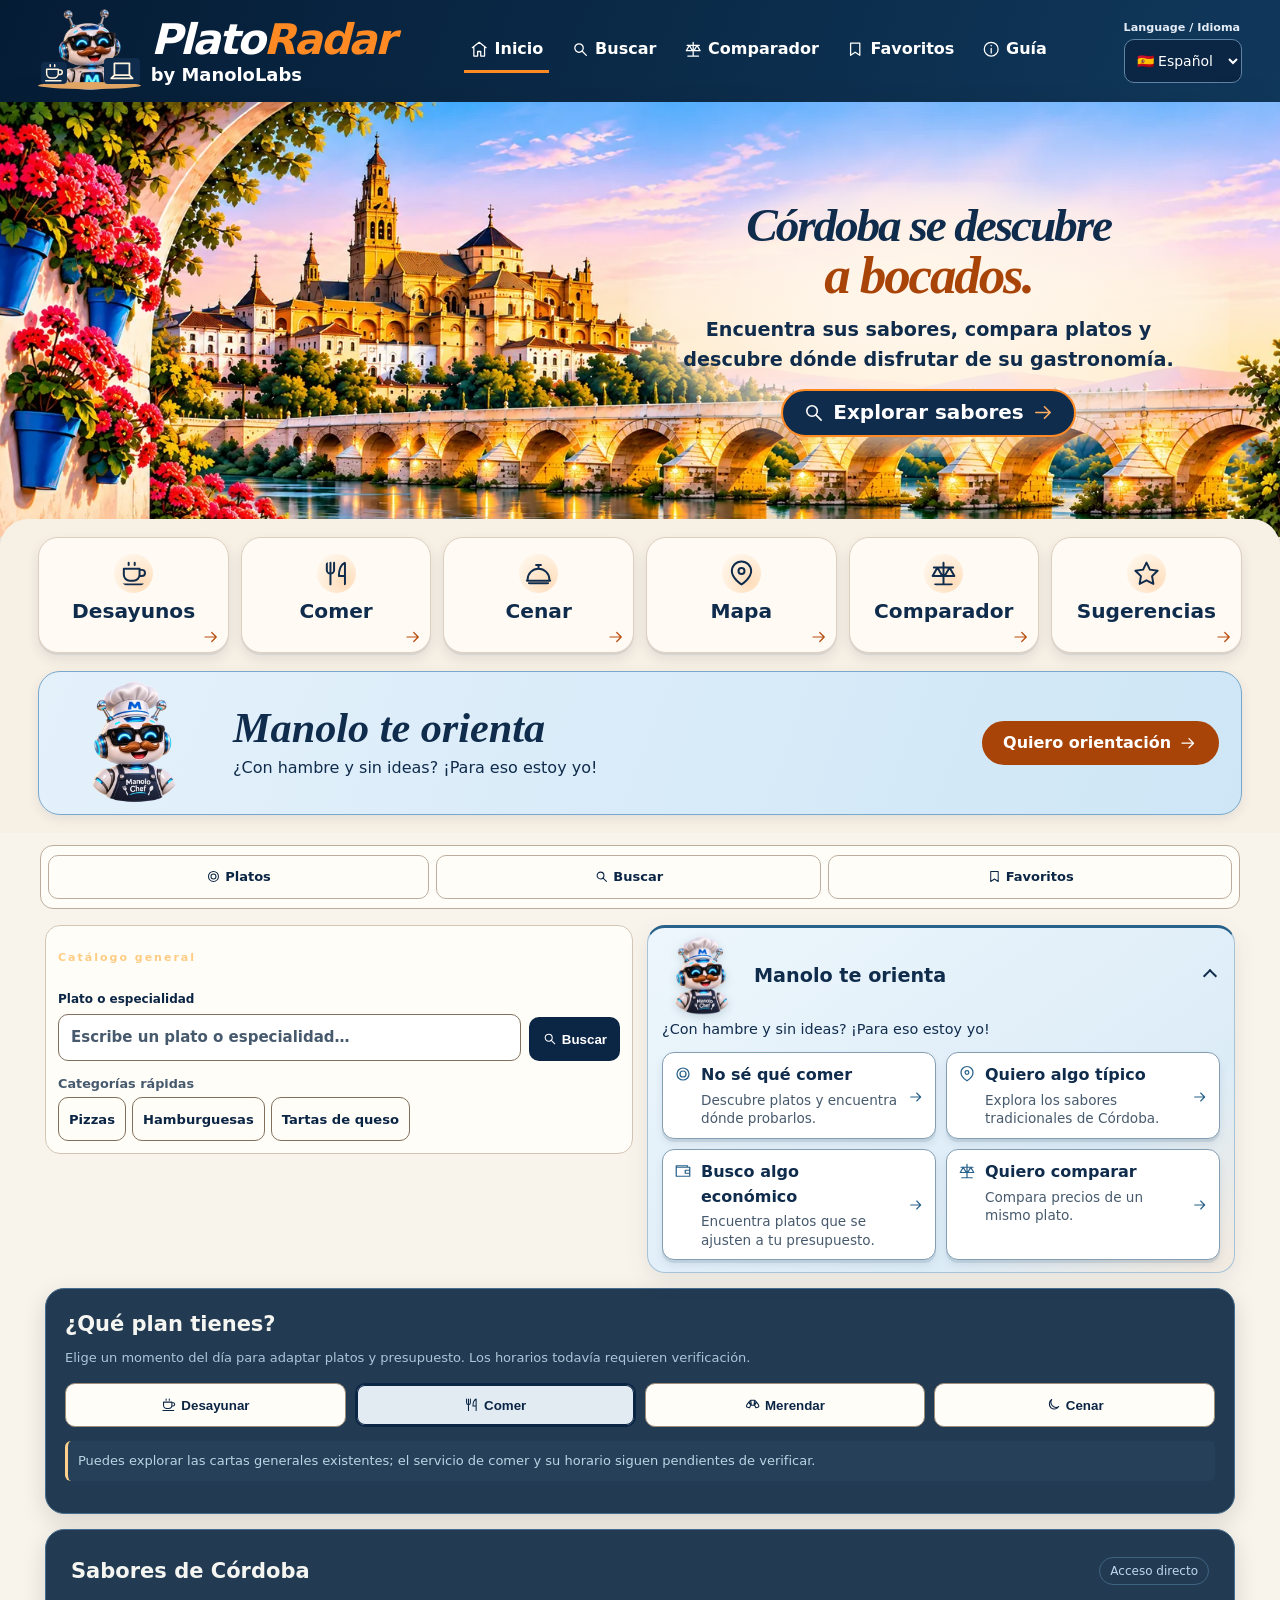
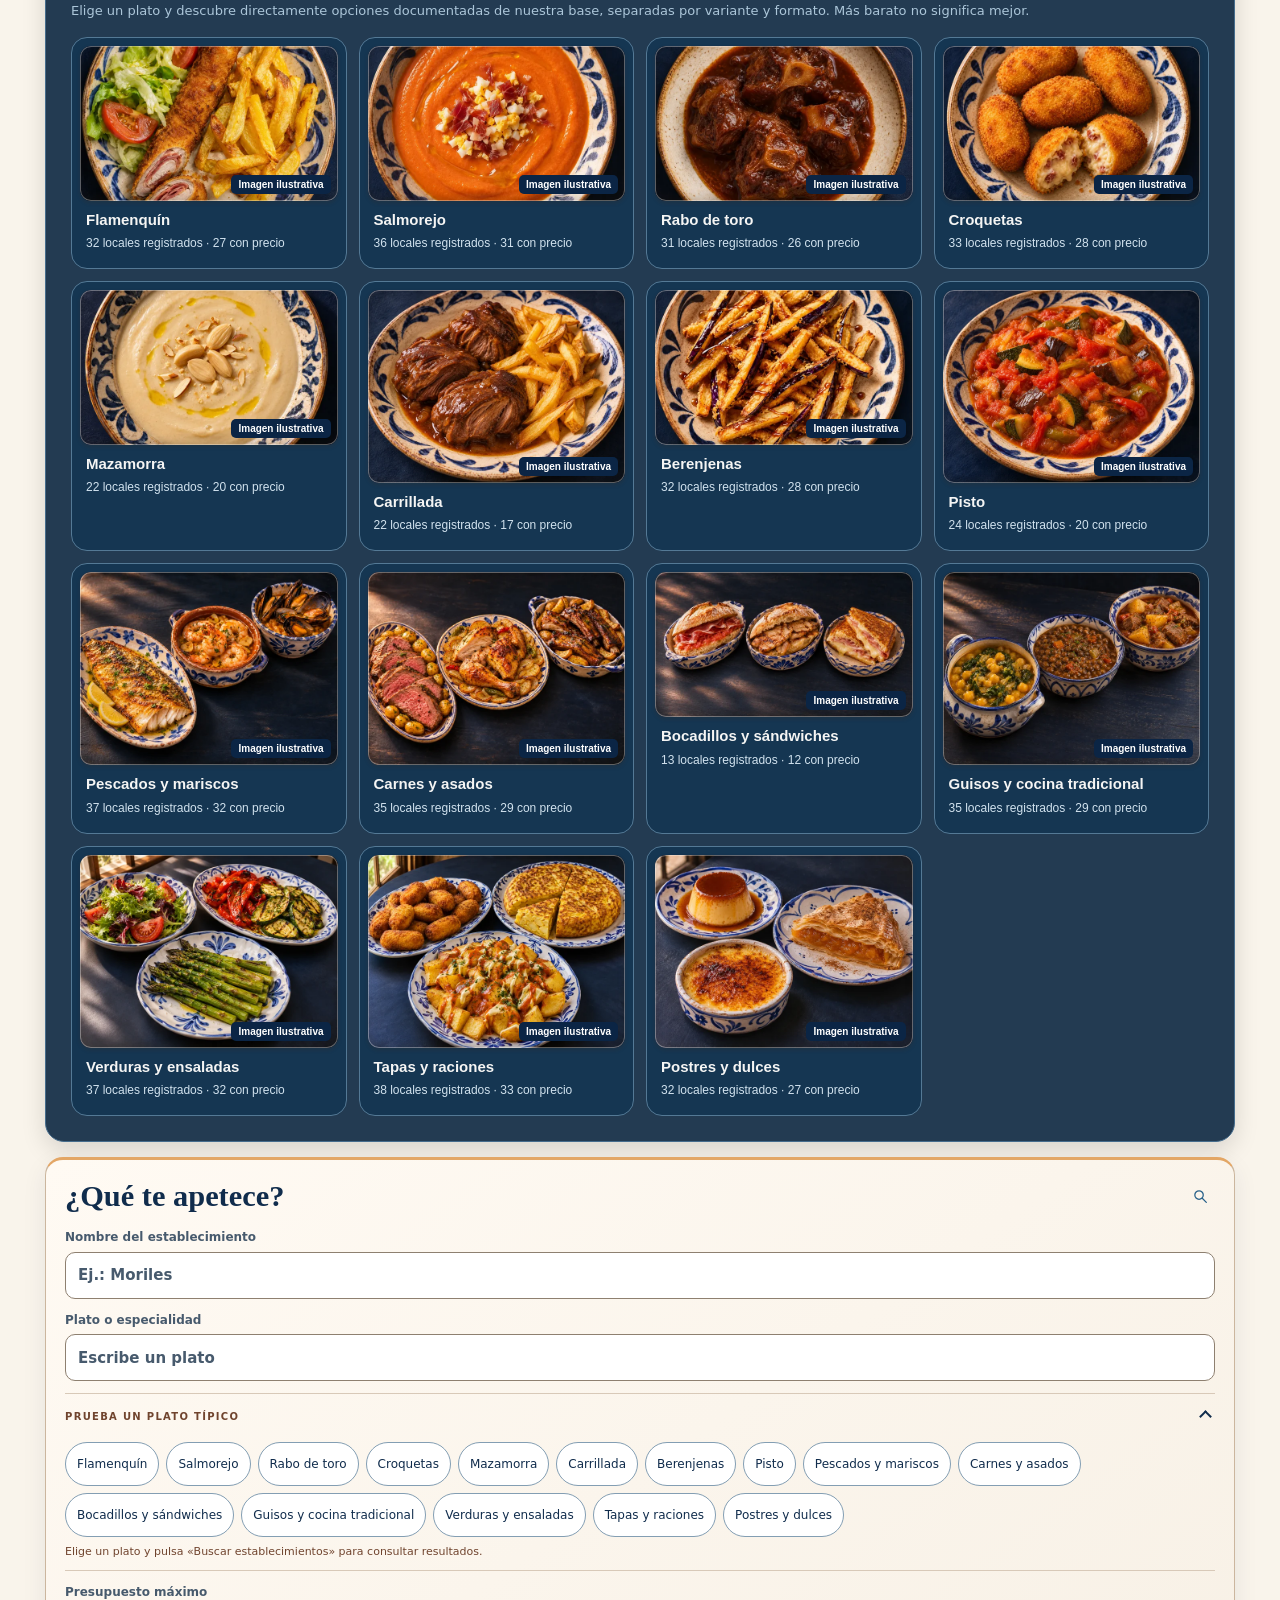
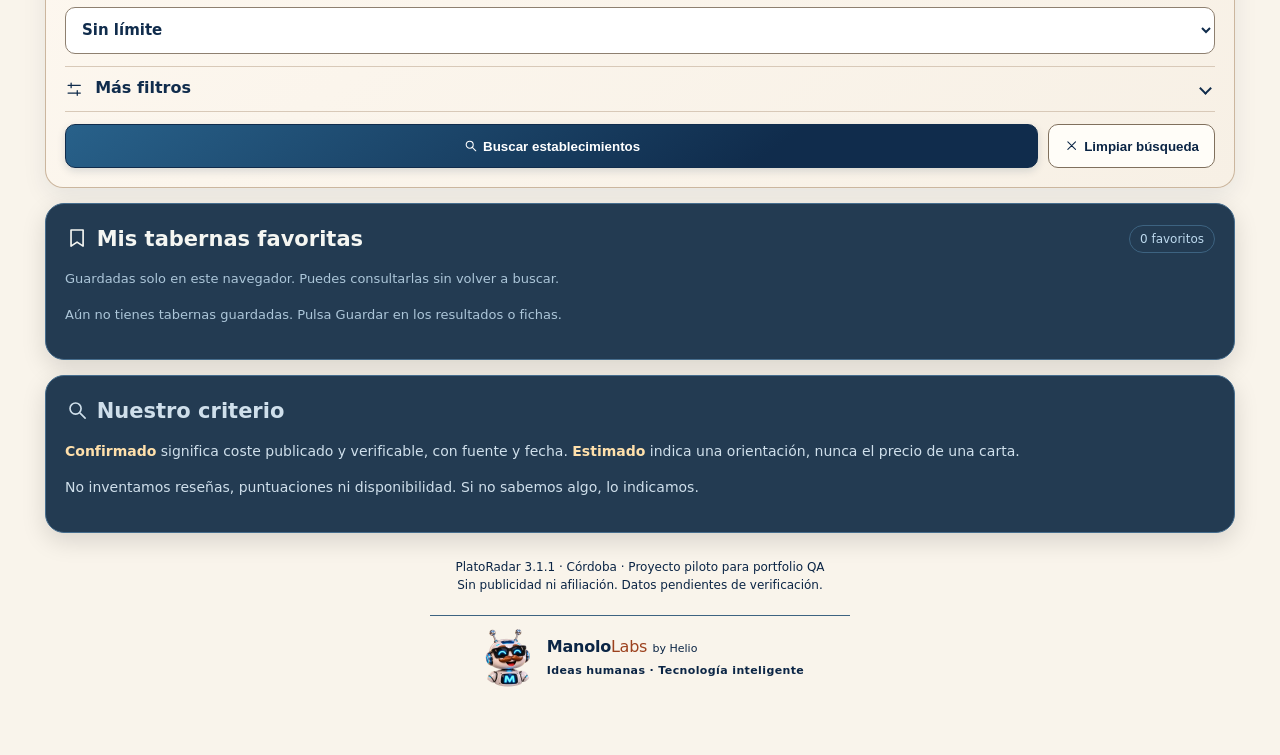
==== commit 051cef7c: "style(ui): pule la portada de PlatoRadar" ====
--- a/index.html
+++ b/index.html
@@ -1,7 +1,7 @@
 <!doctype html>
 <html lang="es"><head><meta charset="utf-8"><meta name="viewport" content="width=device-width, initial-scale=1, viewport-fit=cover">
 <meta name="theme-color" content="#102c4c"><meta name="description" content="PlatoRadar: guía gastronómica de Córdoba con platos, precios de carta y fuentes documentadas.">
-<title>PlatoRadar · Córdoba</title><link rel="stylesheet" href="./styles.css?v=3.2.53"><link rel="manifest" href="./manifest.webmanifest"><link rel="icon" type="image/png" sizes="32x32" href="./assets/brand/favicon-manolo.png"></head>
+<title>PlatoRadar · Córdoba</title><link rel="stylesheet" href="./styles.css?v=3.2.54"><link rel="manifest" href="./manifest.webmanifest"><link rel="icon" type="image/png" sizes="32x32" href="./assets/brand/favicon-manolo.png"></head>
 <body><header class="radar-header" id="inicio">
   <a class="radar-brand" href="#inicio">
     <span class="radar-desk" aria-hidden="true"><img src="./assets/brand/manolo-busto.webp" alt="" width="256" height="256"><svg class="ui-icon radar-cup" aria-hidden="true" focusable="false"><use href="./assets/ui/icons.svg#cup"></use></svg><svg class="ui-icon radar-laptop" aria-hidden="true" focusable="false"><use href="./assets/ui/icons.svg#laptop"></use></svg></span>
@@ -131,4 +131,4 @@
  <iframe id="map-frame" loading="lazy" referrerpolicy="no-referrer-when-downgrade" title="Mapa del establecimiento"></iframe>
  <a id="open-external-map" class="map-route-link" target="_blank" rel="noopener noreferrer" href="https://www.google.com/maps/"><svg class="ui-icon" aria-hidden="true" focusable="false"><use href="./assets/ui/icons.svg#external"></use></svg>Abrir en Google Maps</a>
  </dialog>
-<script src="./i18n.js?v=3.2.73" defer></script><script src="./venue-hours.js?v=5" defer></script><script src="./app.js?v=3.2.98" defer></script></body></html>
+<script src="./i18n.js?v=3.2.74" defer></script><script src="./venue-hours.js?v=5" defer></script><script src="./app.js?v=3.2.98" defer></script></body></html>
--- a/styles.css
+++ b/styles.css
@@ -542,7 +542,7 @@
 .radar-brand small{display:block;font-weight:650;margin-top:3px;font-size:clamp(.78rem,1.4vw,1.16rem)}
 .radar-desk{position:relative;width:clamp(60px,8vw,116px);height:clamp(53px,6.7vw,92px);flex:none;display:grid;place-items:center}
 .radar-desk::after{content:"";position:absolute;inset:auto 0 5px;height:7px;border-radius:100%;background:#e3a665}
-.radar-desk img{position:absolute;inset:0 8% auto;width:84%;height:93%;object-fit:contain;object-position:center top}
+.radar-desk img{position:absolute;inset:0 8% auto;width:84%;height:100%;object-fit:contain;object-position:center}
 .radar-desk>.ui-icon{position:absolute;bottom:10px;color:#fff4dd;background:#102c4c;border-radius:4px;margin:0;width:25%;height:25%;z-index:1}
 .radar-desk>.radar-cup{left:3%}.radar-desk>.radar-laptop{right:1%;width:35%;height:30%}
 .radar-nav{display:flex;justify-content:center;gap:clamp(4px,1.2vw,16px);min-width:0}
@@ -567,12 +567,21 @@
 .radar-cta:hover{background:#28618a}.radar-cta:active{box-shadow:inset 0 2px 4px #0005}
 .radar-welcome{position:relative;max-width:1500px;margin:-18px auto 0;padding:18px clamp(12px,3vw,42px);border-radius:28px 28px 0 0;background:#f7f0e5}
 .radar-shortcuts{display:grid;grid-template-columns:repeat(6,minmax(0,1fr));gap:12px}
-.radar-shortcuts :is(a,button){position:relative;display:grid;justify-items:center;align-content:center;gap:5px;min-width:0;min-height:116px;padding:10px 9px;border:1px solid #ded0bf;border-radius:20px;background:#fffaf4;color:#102c4c;box-shadow:0 4px 9px #102c4c17;font:750 clamp(.88rem,1.65vw,1.26rem)/1.2 system-ui;text-align:center;text-decoration:none;cursor:pointer;overflow-wrap:anywhere}
+.radar-shortcuts :is(a,button){position:relative;display:grid;justify-items:center;align-content:center;gap:6px;min-width:0;min-height:116px;padding:10px 9px 22px;border:1px solid #ded0bf;border-radius:20px;background:#fffaf4;color:#102c4c;box-shadow:0 2px 0 #102c4c12,0 6px 13px #102c4c19;font:750 clamp(.88rem,1.65vw,1.26rem)/1.2 system-ui;text-align:center;text-decoration:none;cursor:pointer;overflow-wrap:anywhere}
 .radar-shortcuts :is(a,button):hover{border-color:#b76129;background:white}
 .radar-shortcuts .ui-icon{width:39px;height:39px;margin:0}
-.radar-shortcuts .radar-arrow{position:absolute;width:16px;height:16px;inset:auto 8px 8px auto;color:#a94409}
-.radar-orientation{display:grid;grid-template-columns:140px minmax(0,1fr) auto;gap:18px;align-items:center;margin-top:18px;padding:8px 20px;background:linear-gradient(110deg,#e4f1fb,#cee6f6);border:1px solid #78a8cd;border-radius:22px;color:#102c4c;box-shadow:0 4px 12px #102c4c16}
-.radar-orientation img{width:126px;height:114px;object-fit:contain;justify-self:center}
+.radar-shortcuts :is(a,button)>.ui-icon:not(.radar-arrow){
+ padding:5px;border-radius:50%;background:radial-gradient(circle at 72% 72%,#ffddbb,#fff4e6 74%);
+}
+.radar-shortcuts :is(a,button):active{box-shadow:inset 0 2px 4px #102c4c26}
+@media(hover:hover) and (prefers-reduced-motion:no-preference){
+ .radar-shortcuts :is(a,button){transition:transform 160ms ease,box-shadow 160ms ease,border-color 160ms ease}
+ .radar-shortcuts :is(a,button):hover{transform:translateY(-2px);box-shadow:0 7px 15px #102c4c25}
+ .radar-shortcuts :is(a,button):active{transform:translateY(1px)}
+}
+.radar-shortcuts .radar-arrow{position:absolute;width:18px;height:18px;inset:auto 8px 6px auto;color:#b84d0c}
+.radar-orientation{display:grid;grid-template-columns:146px minmax(0,1fr) auto;gap:clamp(12px,2vw,26px);align-items:center;margin-top:18px;padding:9px 22px;background:linear-gradient(110deg,#e4f1fb,#cee6f6);border:1px solid #78a8cd;border-radius:22px;color:#102c4c;box-shadow:0 4px 12px #102c4c16}
+.radar-orientation img{width:138px;height:124px;object-fit:contain;justify-self:center}
 .radar-orientation h2{font:bold italic clamp(1.35rem,3.3vw,2.7rem)/1.1 Georgia,serif}
 .radar-orientation p{margin:5px 0 0}
 .radar-cta-warm{background:#a94409;border-color:#a94409}.radar-cta-warm:hover{background:#853406}
@@ -581,6 +590,9 @@
 .radar-tools{display:grid;grid-template-columns:minmax(0,1fr) minmax(0,1fr);align-items:start;gap:14px;margin-top:16px}
 .radar-tools .manolo-guide{margin-top:0}
 #guide-section,#dish{scroll-margin-top:92px}
+@media(min-width:1001px){
+ .radar-desk img{inset:-3% 4% auto;width:92%;height:105%}
+}
 @media(max-width:1000px){
  .radar-header{grid-template-columns:1fr auto;gap:5px 12px}
  .radar-language{grid-area:1/2}
@@ -600,12 +612,20 @@
  .radar-hero-copy p{margin:9px auto 12px}
  .radar-welcome{margin-top:-12px;padding:13px 11px}
  .radar-shortcuts{gap:7px}
- .radar-shortcuts :is(a,button){min-height:79px;padding:8px 5px 12px;font-size:.83rem;border-radius:14px}
- .radar-shortcuts .ui-icon{width:27px;height:27px}
- .radar-shortcuts .radar-arrow{width:12px;height:12px;inset:auto 4px 4px auto}
+ .radar-shortcuts :is(a,button){min-height:84px;padding:7px 5px 19px;font-size:.83rem;border-radius:14px}
+ .radar-shortcuts .ui-icon{width:30px;height:30px}
+ .radar-shortcuts :is(a,button)>.ui-icon:not(.radar-arrow){padding:3px}
+ .radar-shortcuts .radar-arrow{width:14px;height:14px;inset:auto 5px 4px auto}
  .radar-orientation{grid-template-columns:65px minmax(0,1fr);gap:7px 10px;padding:9px 10px;margin-top:12px}
  .radar-orientation img{width:65px;height:65px}
  .radar-orientation .radar-cta{grid-column:1/-1;justify-self:stretch}
  .radar-tools{grid-template-columns:minmax(0,1fr)}
  #guide-section,#dish{scroll-margin-top:14px}
 }
+
+@media(max-width:340px){
+ .radar-shortcuts :is(a,button){font-size:.75rem;padding-inline:4px}
+ .radar-nav{grid-template-columns:.86fr 1fr 1.24fr .94fr .86fr}
+ .radar-nav a{font-size:.57rem}
+ .radar-brand strong{font-size:1.42rem}
+}
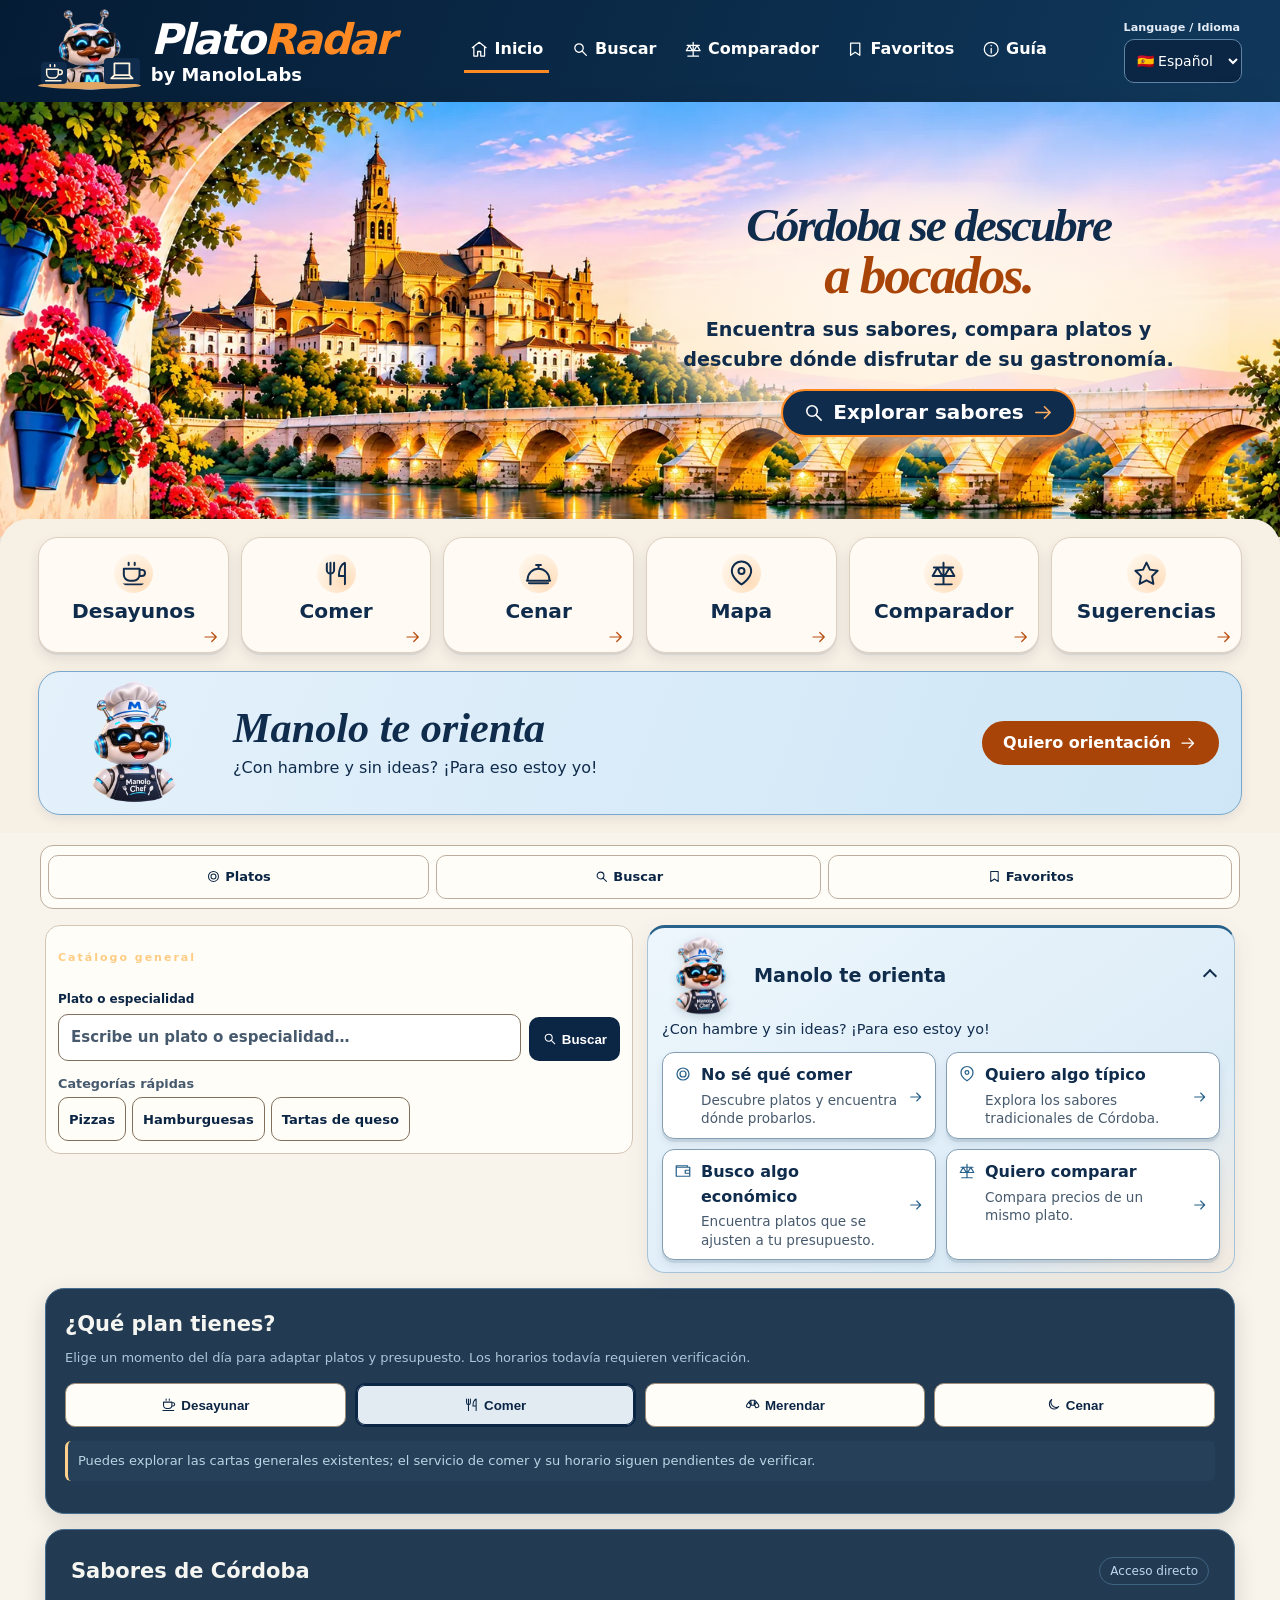
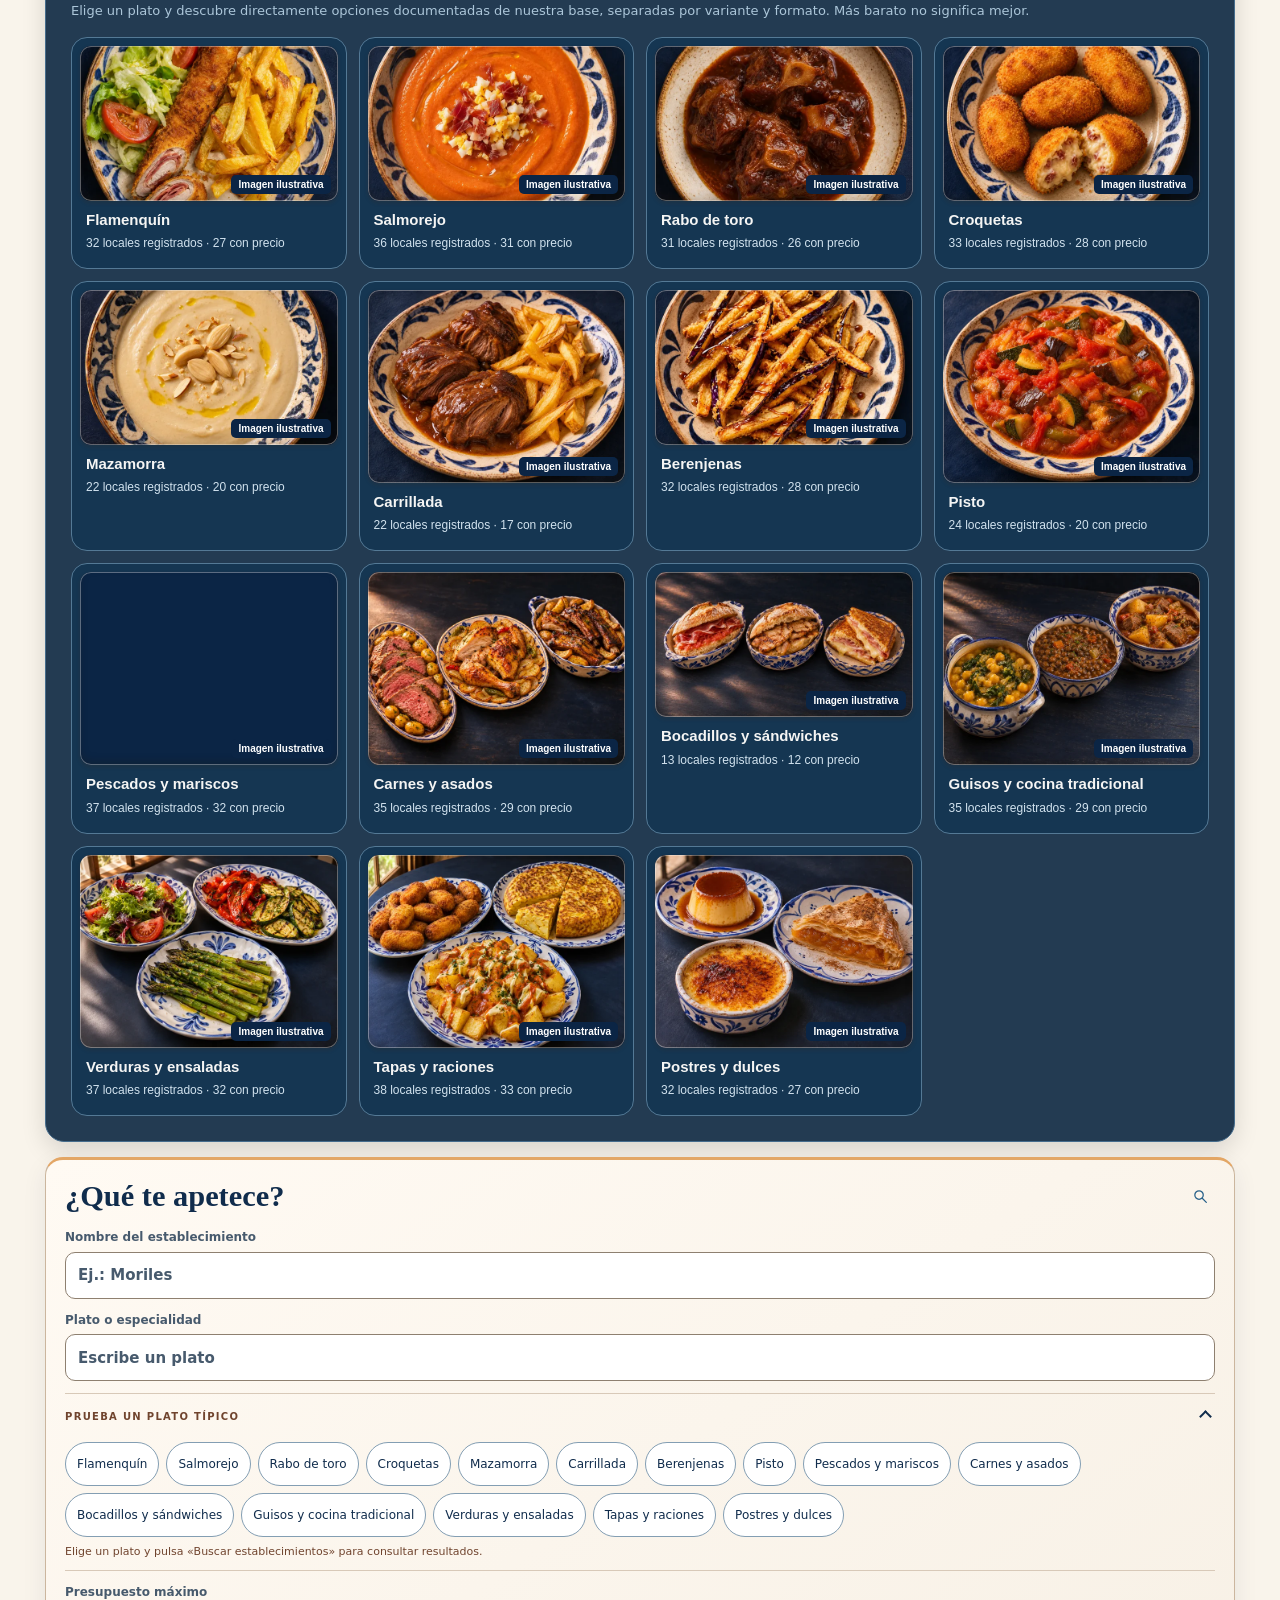
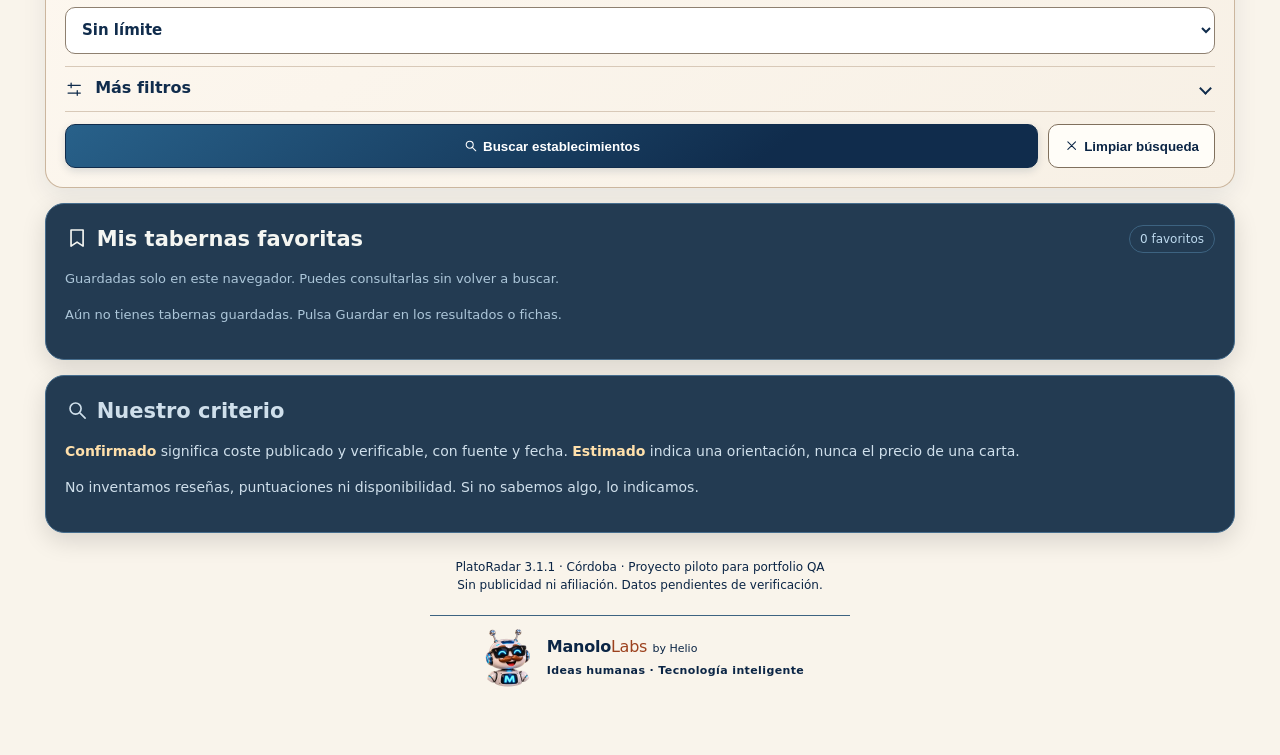
==== commit a0e99898: "fix(qa): traduce resultados vacíos y ajusta pruebas históricas" ====
--- a/index.html
+++ b/index.html
@@ -131,4 +131,4 @@
  <iframe id="map-frame" loading="lazy" referrerpolicy="no-referrer-when-downgrade" title="Mapa del establecimiento"></iframe>
  <a id="open-external-map" class="map-route-link" target="_blank" rel="noopener noreferrer" href="https://www.google.com/maps/"><svg class="ui-icon" aria-hidden="true" focusable="false"><use href="./assets/ui/icons.svg#external"></use></svg>Abrir en Google Maps</a>
  </dialog>
-<script src="./i18n.js?v=3.2.74" defer></script><script src="./venue-hours.js?v=5" defer></script><script src="./app.js?v=3.2.98" defer></script></body></html>
+<script src="./i18n.js?v=3.2.75" defer></script><script src="./venue-hours.js?v=5" defer></script><script src="./app.js?v=3.2.98" defer></script></body></html>
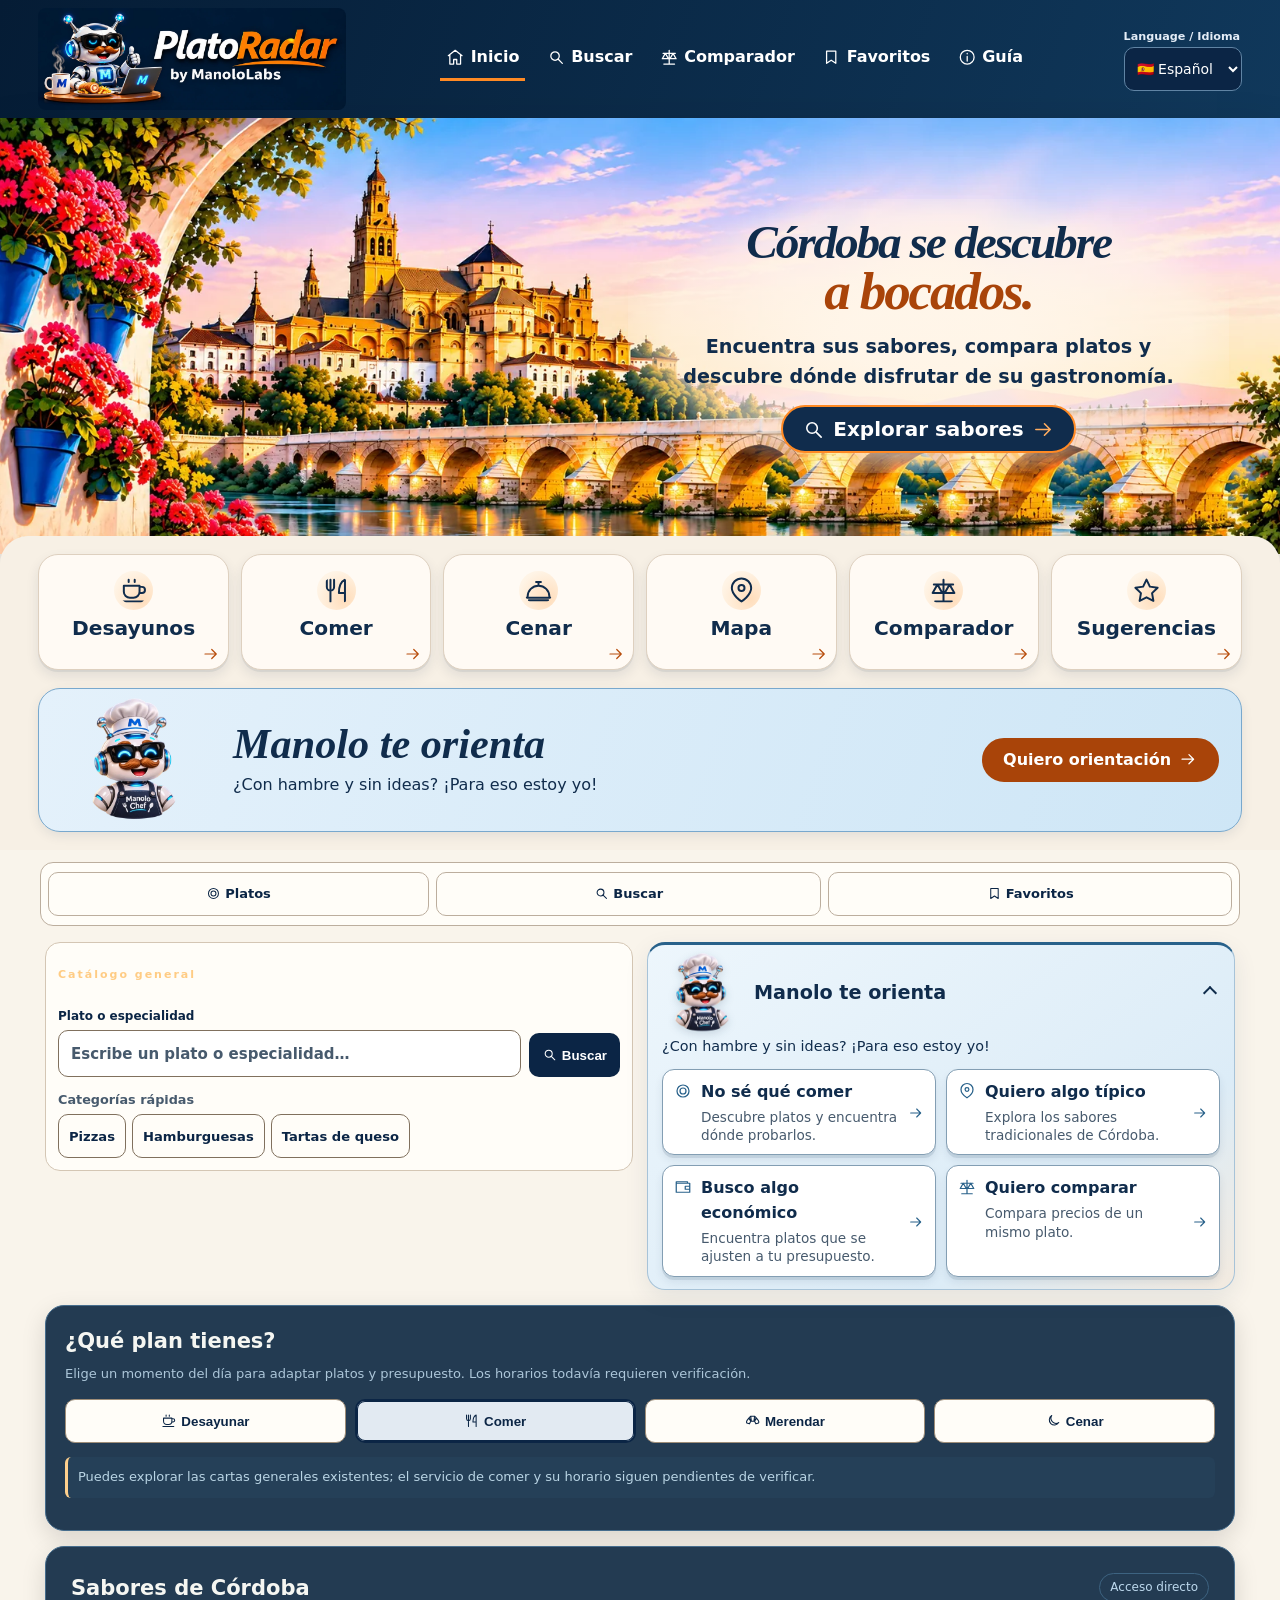
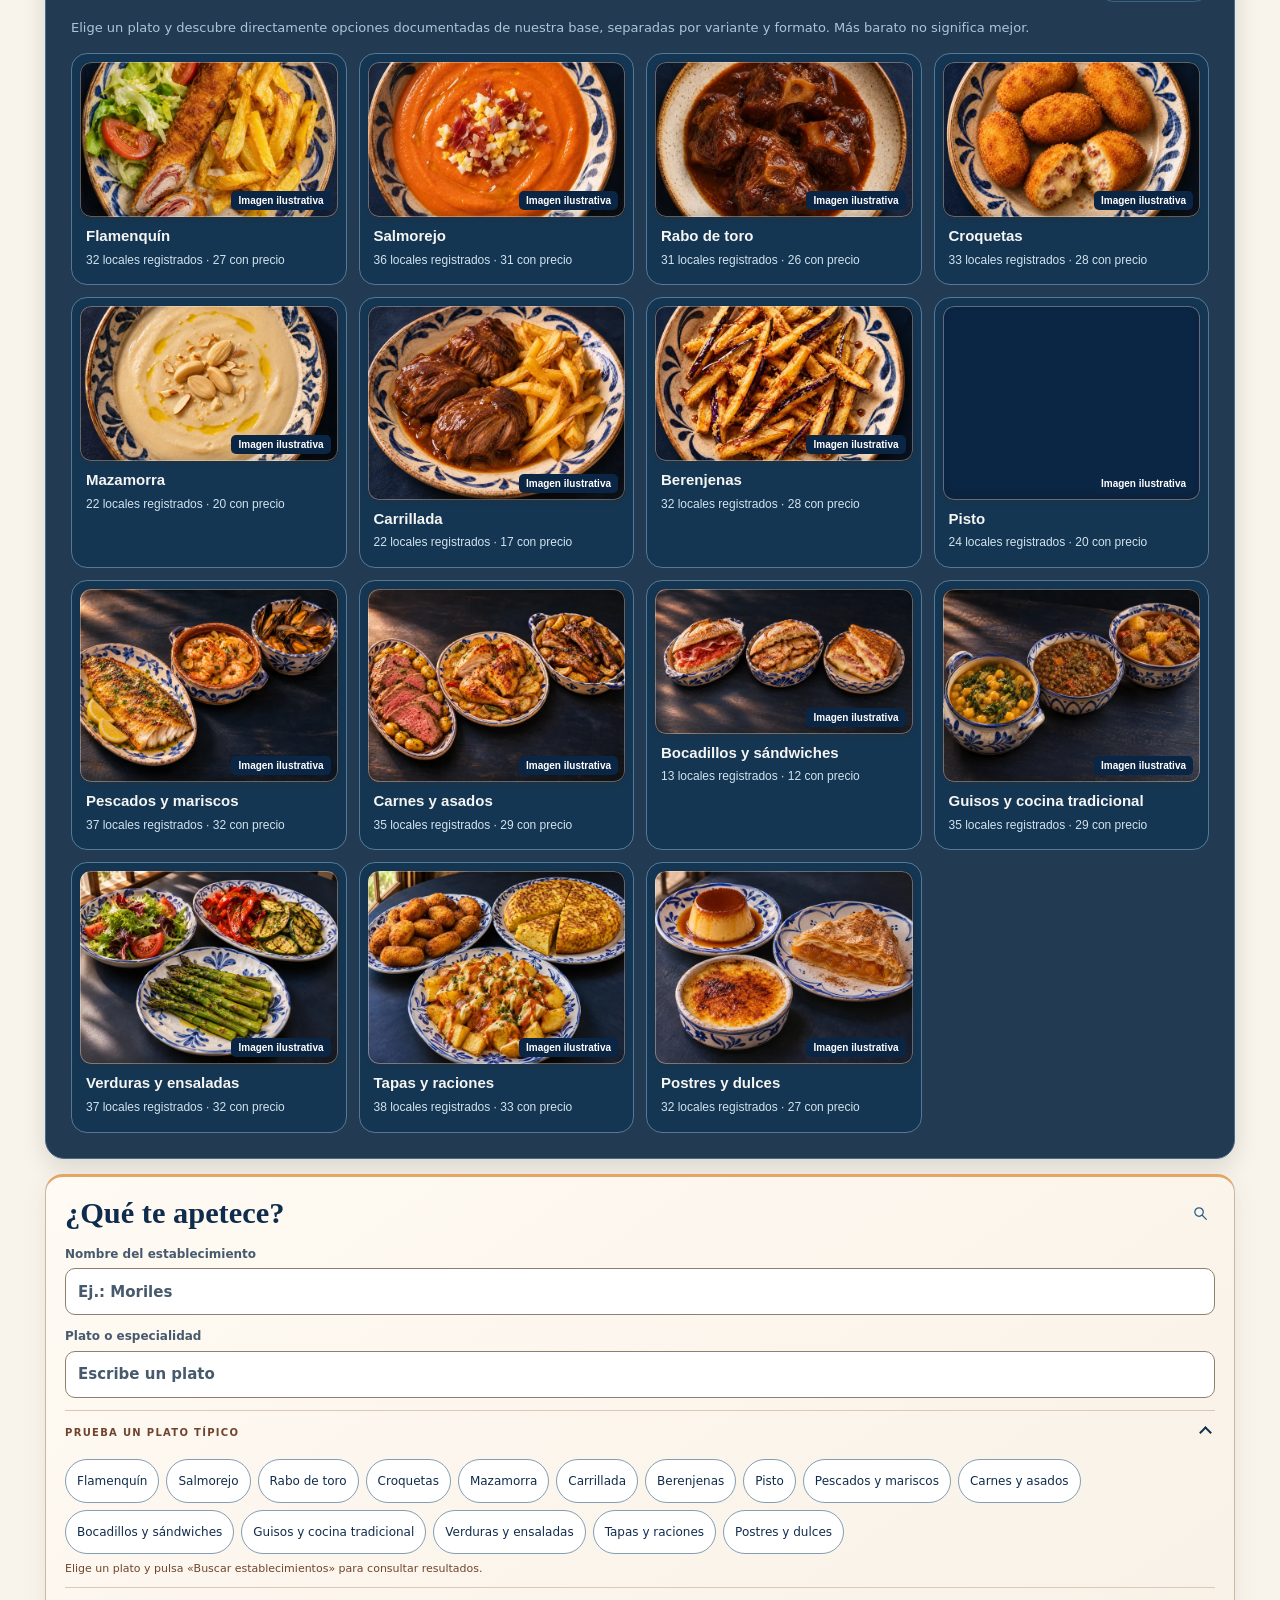
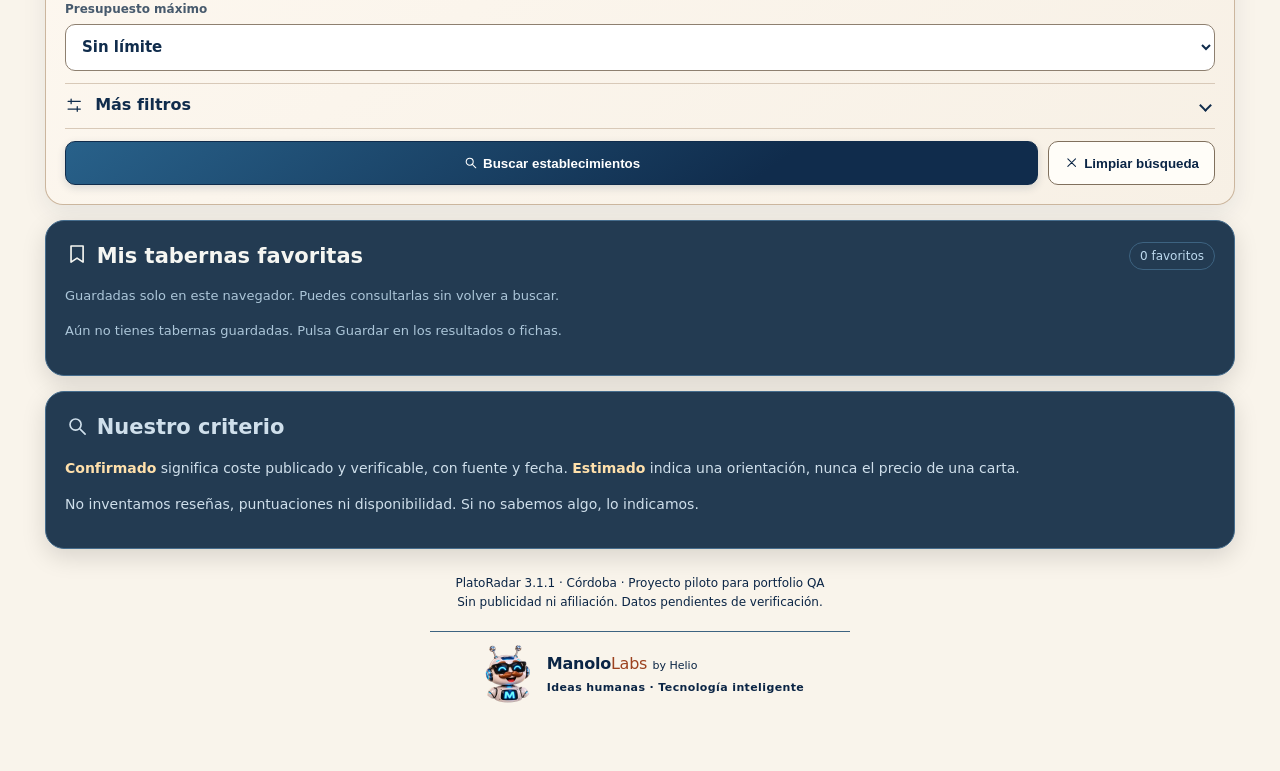
==== commit c531009c: "feat(ui): integra la cabecera oficial de PlatoRadar" ====
--- a/index.html
+++ b/index.html
@@ -1,11 +1,10 @@
 <!doctype html>
 <html lang="es"><head><meta charset="utf-8"><meta name="viewport" content="width=device-width, initial-scale=1, viewport-fit=cover">
 <meta name="theme-color" content="#102c4c"><meta name="description" content="PlatoRadar: guía gastronómica de Córdoba con platos, precios de carta y fuentes documentadas.">
-<title>PlatoRadar · Córdoba</title><link rel="stylesheet" href="./styles.css?v=3.2.54"><link rel="manifest" href="./manifest.webmanifest"><link rel="icon" type="image/png" sizes="32x32" href="./assets/brand/favicon-manolo.png"></head>
+<title>PlatoRadar · Córdoba</title><link rel="stylesheet" href="./styles.css?v=3.2.55"><link rel="manifest" href="./manifest.webmanifest"><link rel="icon" type="image/png" sizes="32x32" href="./assets/brand/favicon-manolo.png"></head>
 <body><header class="radar-header" id="inicio">
   <a class="radar-brand" href="#inicio">
-    <span class="radar-desk" aria-hidden="true"><img src="./assets/brand/manolo-busto.webp" alt="" width="256" height="256"><svg class="ui-icon radar-cup" aria-hidden="true" focusable="false"><use href="./assets/ui/icons.svg#cup"></use></svg><svg class="ui-icon radar-laptop" aria-hidden="true" focusable="false"><use href="./assets/ui/icons.svg#laptop"></use></svg></span>
-    <span><strong>Plato<span>Radar</span></strong><small>by ManoloLabs</small></span>
+    <span class="radar-desk"><img src="./assets/brand/platoradar-manolo-header.webp" alt="PlatoRadar by ManoloLabs" width="1086" height="362"></span>
   </a>
   <nav class="radar-nav" aria-label="Navegación principal">
     <a href="#inicio" class="radar-home"><svg class="ui-icon" aria-hidden="true" focusable="false"><use href="./assets/ui/icons.svg#home"></use></svg><span>Inicio</span></a>
--- a/styles.css
+++ b/styles.css
@@ -536,15 +536,10 @@
  align-items:center;padding:8px clamp(16px,3vw,48px);
  background:linear-gradient(110deg,#051c35,#10385b);color:white;
 }
-.radar-brand{display:flex;align-items:center;gap:10px;text-decoration:none;color:white;line-height:1.06;white-space:nowrap}
-.radar-brand strong{font-size:clamp(1.55rem,3.3vw,3.15rem);font-style:italic;letter-spacing:-.05em}
-.radar-brand strong span{color:#ff8a24}
-.radar-brand small{display:block;font-weight:650;margin-top:3px;font-size:clamp(.78rem,1.4vw,1.16rem)}
-.radar-desk{position:relative;width:clamp(60px,8vw,116px);height:clamp(53px,6.7vw,92px);flex:none;display:grid;place-items:center}
-.radar-desk::after{content:"";position:absolute;inset:auto 0 5px;height:7px;border-radius:100%;background:#e3a665}
-.radar-desk img{position:absolute;inset:0 8% auto;width:84%;height:100%;object-fit:contain;object-position:center}
-.radar-desk>.ui-icon{position:absolute;bottom:10px;color:#fff4dd;background:#102c4c;border-radius:4px;margin:0;width:25%;height:25%;z-index:1}
-.radar-desk>.radar-cup{left:3%}.radar-desk>.radar-laptop{right:1%;width:35%;height:30%}
+.radar-brand{display:block;width:clamp(240px,24vw,320px);max-width:100%;border-radius:8px}
+.radar-desk,.radar-desk img{display:block;width:100%}
+.radar-desk img{height:auto;border-radius:inherit}
+.radar-desk{border-radius:inherit}
 .radar-nav{display:flex;justify-content:center;gap:clamp(4px,1.2vw,16px);min-width:0}
 .radar-nav a{display:flex;align-items:center;justify-content:center;gap:6px;min-height:44px;padding:6px;color:white;text-decoration:none;font-weight:700;border-bottom:3px solid transparent}
 .radar-nav a .ui-icon{margin:0;flex:none}
@@ -590,11 +585,8 @@
 .radar-tools{display:grid;grid-template-columns:minmax(0,1fr) minmax(0,1fr);align-items:start;gap:14px;margin-top:16px}
 .radar-tools .manolo-guide{margin-top:0}
 #guide-section,#dish{scroll-margin-top:92px}
-@media(min-width:1001px){
- .radar-desk img{inset:-3% 4% auto;width:92%;height:105%}
-}
 @media(max-width:1000px){
- .radar-header{grid-template-columns:1fr auto;gap:5px 12px}
+ .radar-header{grid-template-columns:minmax(0,1fr) auto;gap:5px 12px}
  .radar-language{grid-area:1/2}
  .radar-nav{grid-column:1/-1;justify-content:space-between}
  .radar-shortcuts{grid-template-columns:repeat(3,minmax(0,1fr))}
@@ -627,5 +619,4 @@
  .radar-shortcuts :is(a,button){font-size:.75rem;padding-inline:4px}
  .radar-nav{grid-template-columns:.86fr 1fr 1.24fr .94fr .86fr}
  .radar-nav a{font-size:.57rem}
- .radar-brand strong{font-size:1.42rem}
-}
+}
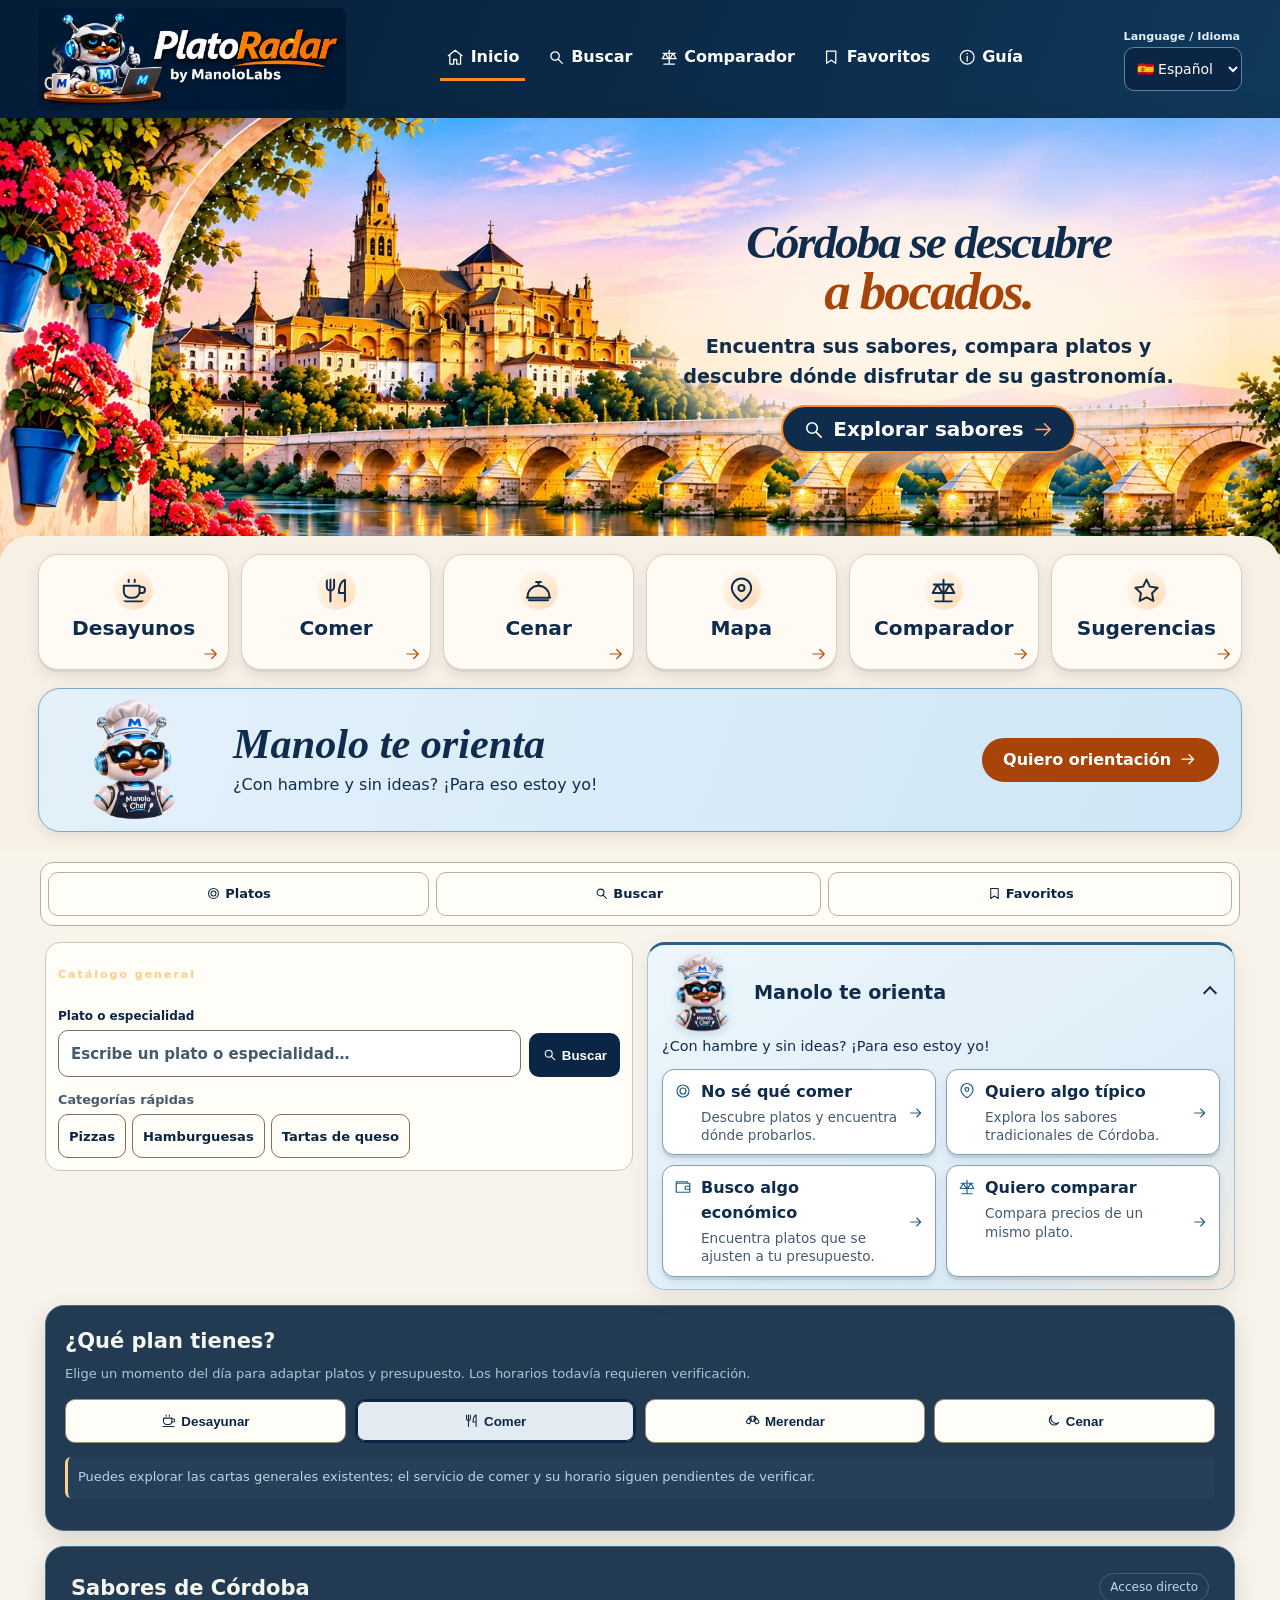
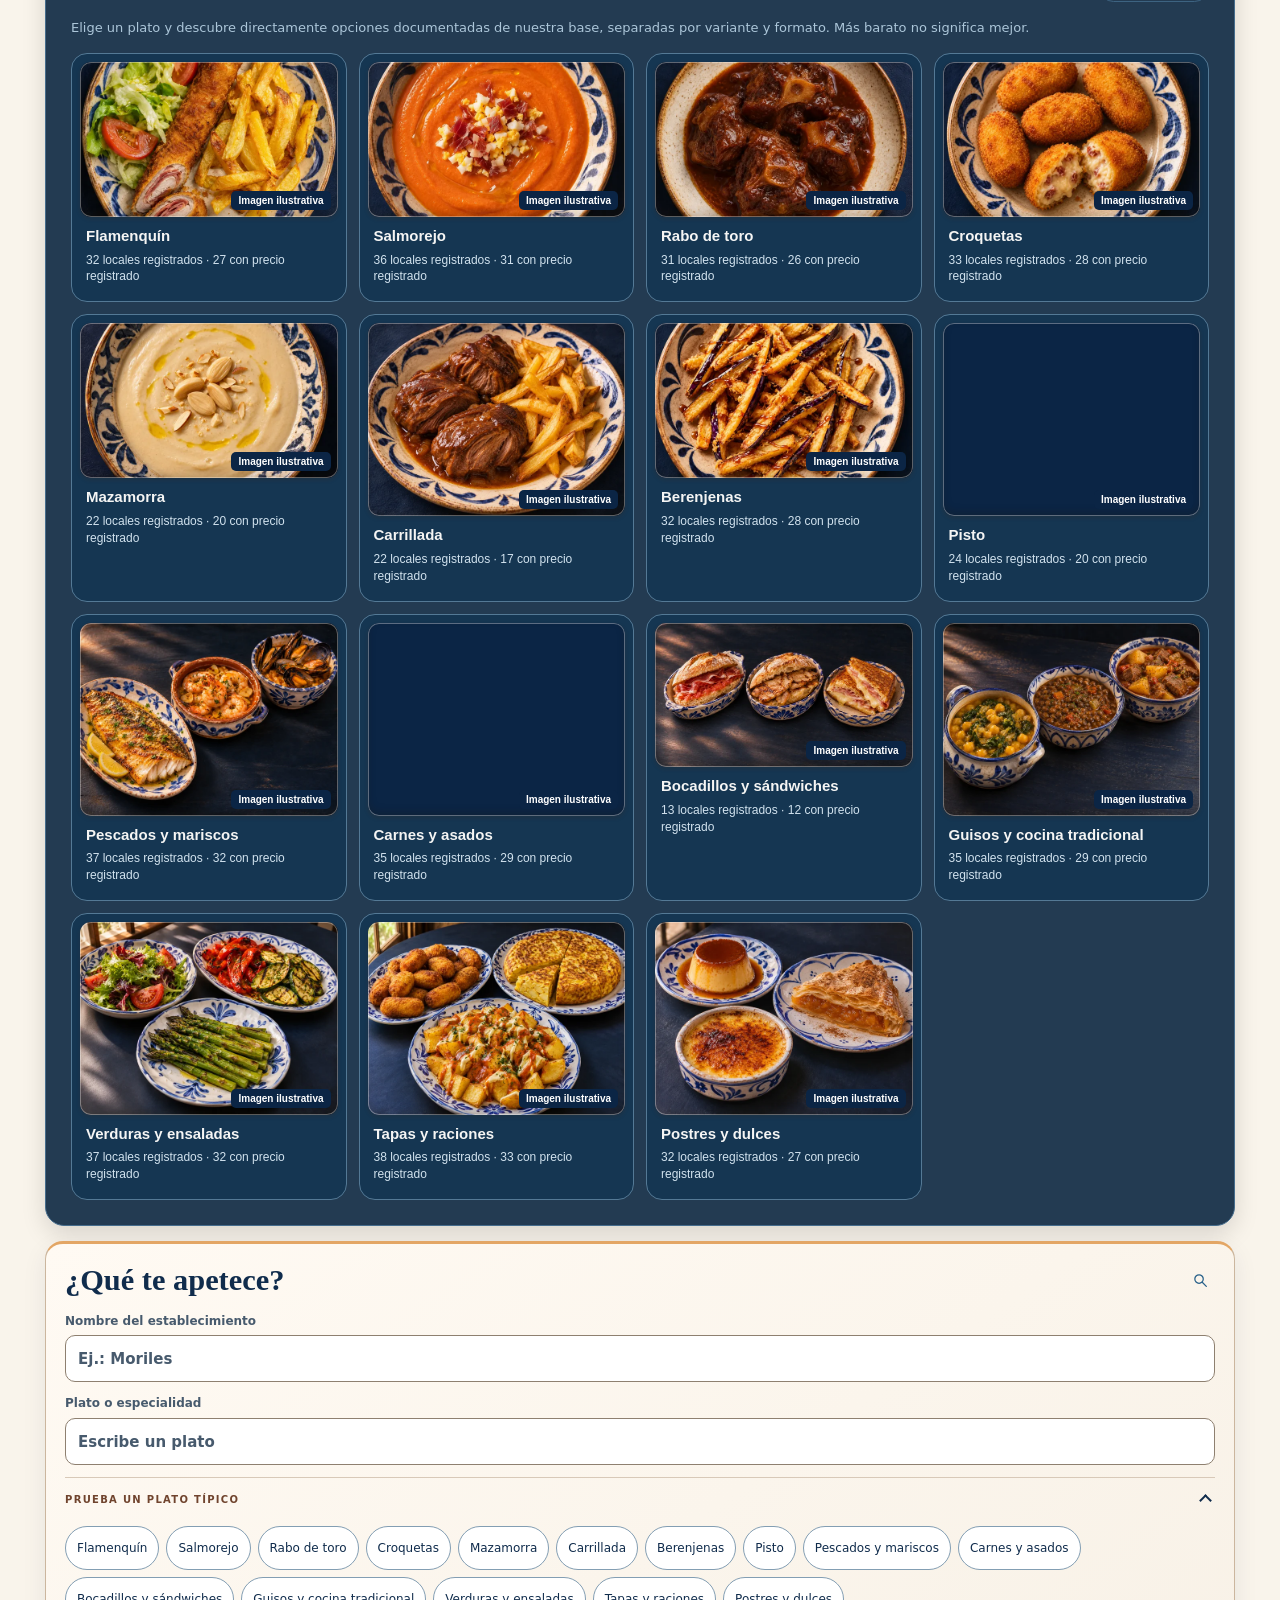
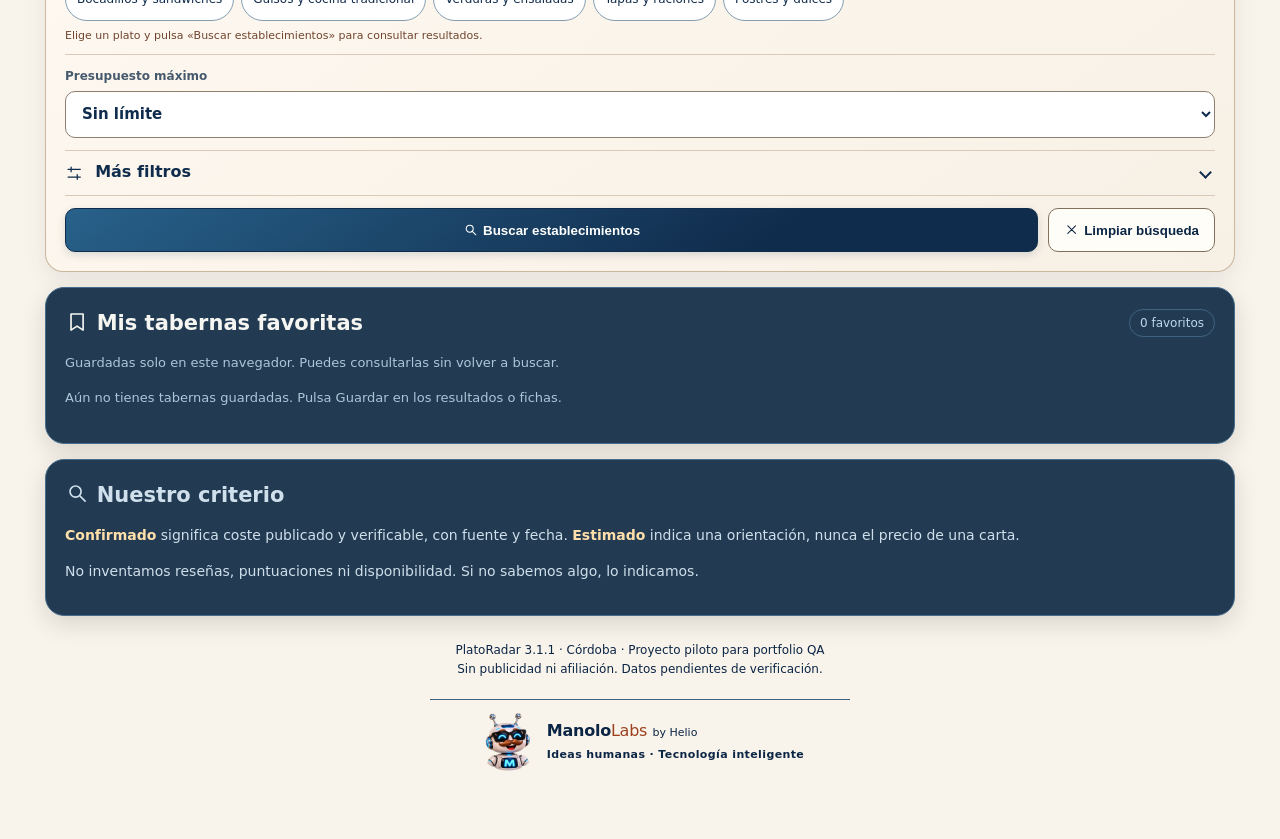
==== commit b5c0ad9b: "fix(platoradar): completa ilustraciones, corrige recuentos y recupera cargas francesas" ====
--- a/index.html
+++ b/index.html
@@ -1,7 +1,7 @@
 <!doctype html>
 <html lang="es"><head><meta charset="utf-8"><meta name="viewport" content="width=device-width, initial-scale=1, viewport-fit=cover">
 <meta name="theme-color" content="#102c4c"><meta name="description" content="PlatoRadar: guía gastronómica de Córdoba con platos, precios de carta y fuentes documentadas.">
-<title>PlatoRadar · Córdoba</title><link rel="stylesheet" href="./styles.css?v=3.2.55"><link rel="manifest" href="./manifest.webmanifest"><link rel="icon" type="image/png" sizes="32x32" href="./assets/brand/favicon-manolo.png"></head>
+<title>PlatoRadar · Córdoba</title><link rel="stylesheet" href="./styles.css?v=3.2.57"><link rel="manifest" href="./manifest.webmanifest"><link rel="icon" type="image/png" sizes="32x32" href="./assets/brand/favicon-manolo.png"></head>
 <body><header class="radar-header" id="inicio">
   <a class="radar-brand" href="#inicio">
     <span class="radar-desk"><img src="./assets/brand/platoradar-manolo-header.webp" alt="PlatoRadar by ManoloLabs" width="1086" height="362"></span>
@@ -130,4 +130,4 @@
  <iframe id="map-frame" loading="lazy" referrerpolicy="no-referrer-when-downgrade" title="Mapa del establecimiento"></iframe>
  <a id="open-external-map" class="map-route-link" target="_blank" rel="noopener noreferrer" href="https://www.google.com/maps/"><svg class="ui-icon" aria-hidden="true" focusable="false"><use href="./assets/ui/icons.svg#external"></use></svg>Abrir en Google Maps</a>
  </dialog>
-<script src="./i18n.js?v=3.2.75" defer></script><script src="./venue-hours.js?v=5" defer></script><script src="./app.js?v=3.2.98" defer></script></body></html>
+<script src="./i18n.js?v=3.2.76" defer></script><script src="./venue-hours.js?v=5" defer></script><script src="./app.js?v=3.2.102" defer></script></body></html>
--- a/styles.css
+++ b/styles.css
@@ -427,6 +427,8 @@
 .venue-hours details[open]>summary::after,.result-method[open]>summary::after{transform:rotate(225deg)}
 .venue-hours summary .ui-icon{margin-inline-end:.3em}
 #results-section .place button{margin:3px 6px 3px 0}
+#recommendations-section .dish-visual:not(:has(img)){display:none}
+#recommendations-section .recommendation-tile:not(:has(img)){align-self:start;padding-top:14px}
 #recommendations-section .dish-visual:has(img){width:calc(100% - 16px);margin:8px 8px 3px;border-radius:11px;box-shadow:0 2px 4px #43260d32}
 #recommendations-section .dish-visual:has(img)::before{display:block;inset:0;width:auto;height:auto;border:0;border-radius:inherit;box-shadow:inset 0 0 0 1px #fff5,inset 0 -4px 9px #21140730;z-index:1}
 #recommendations-section .dish-visual-label{z-index:2}
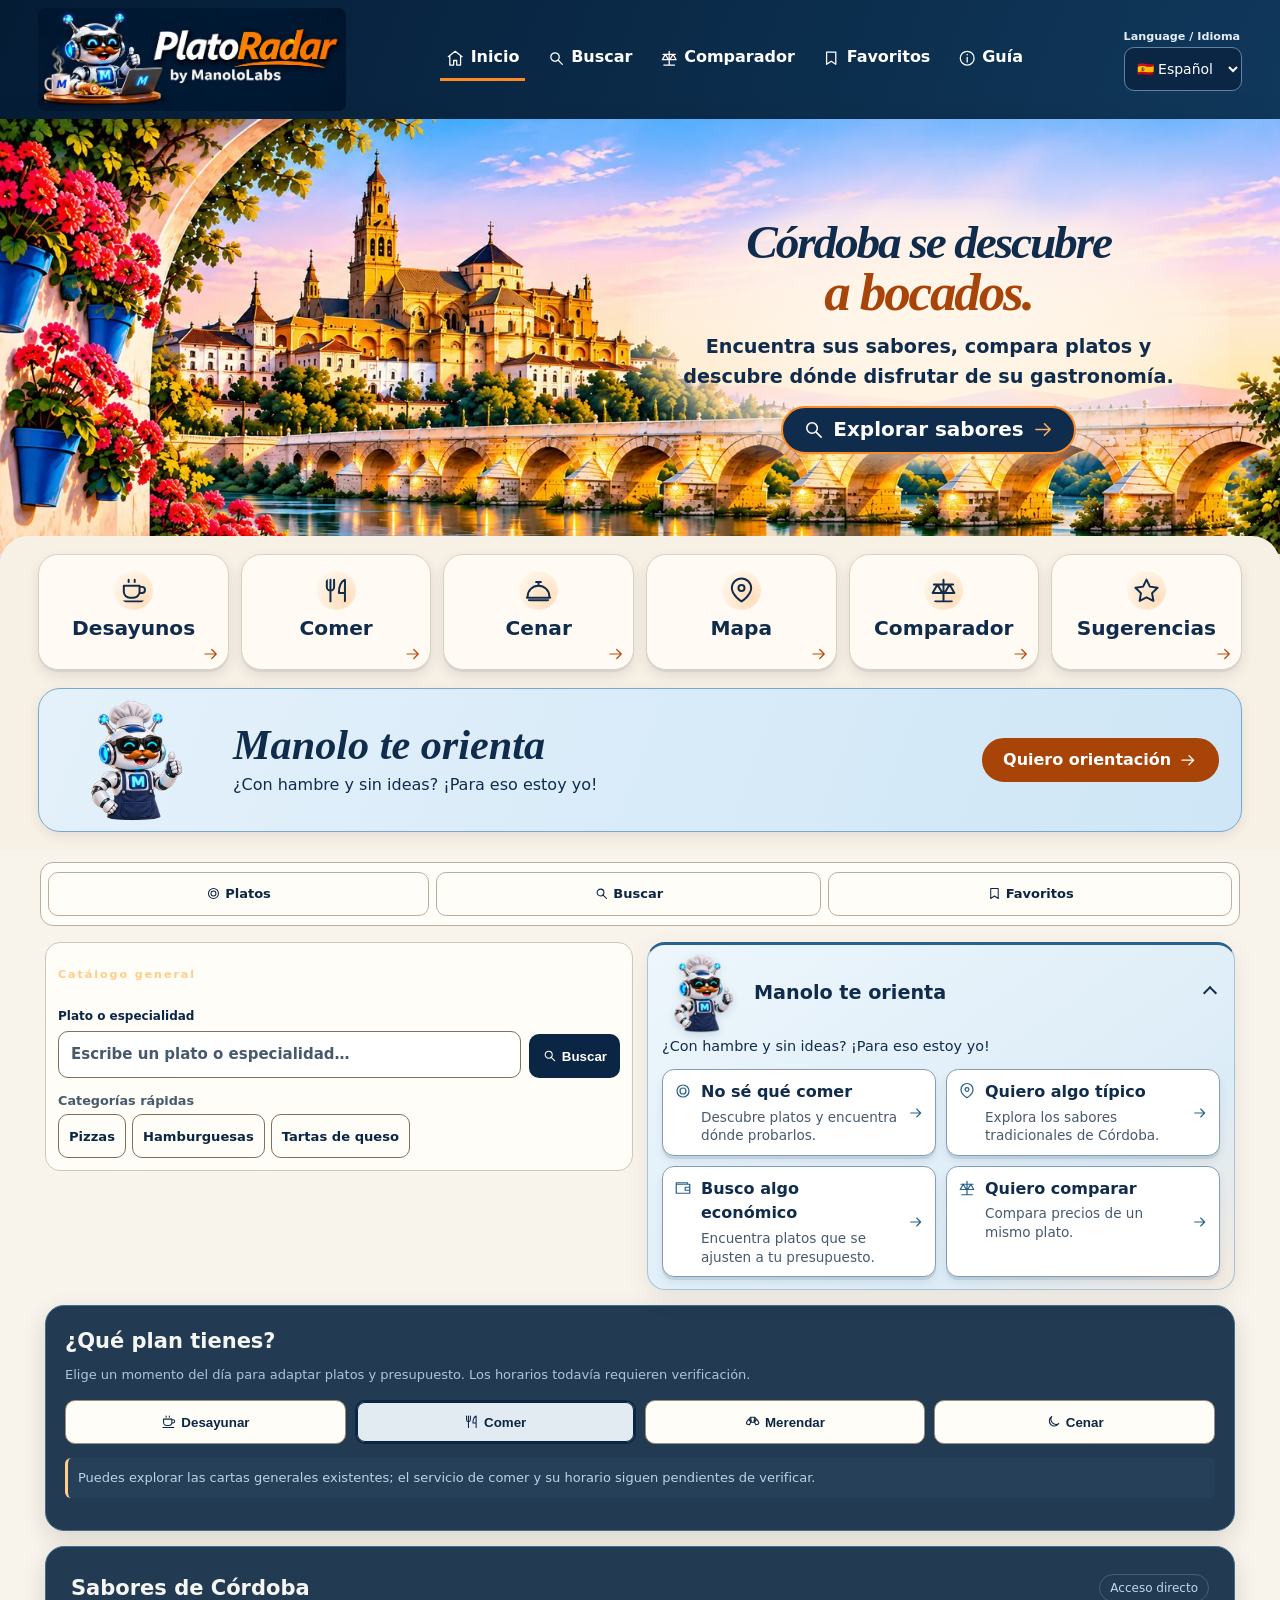
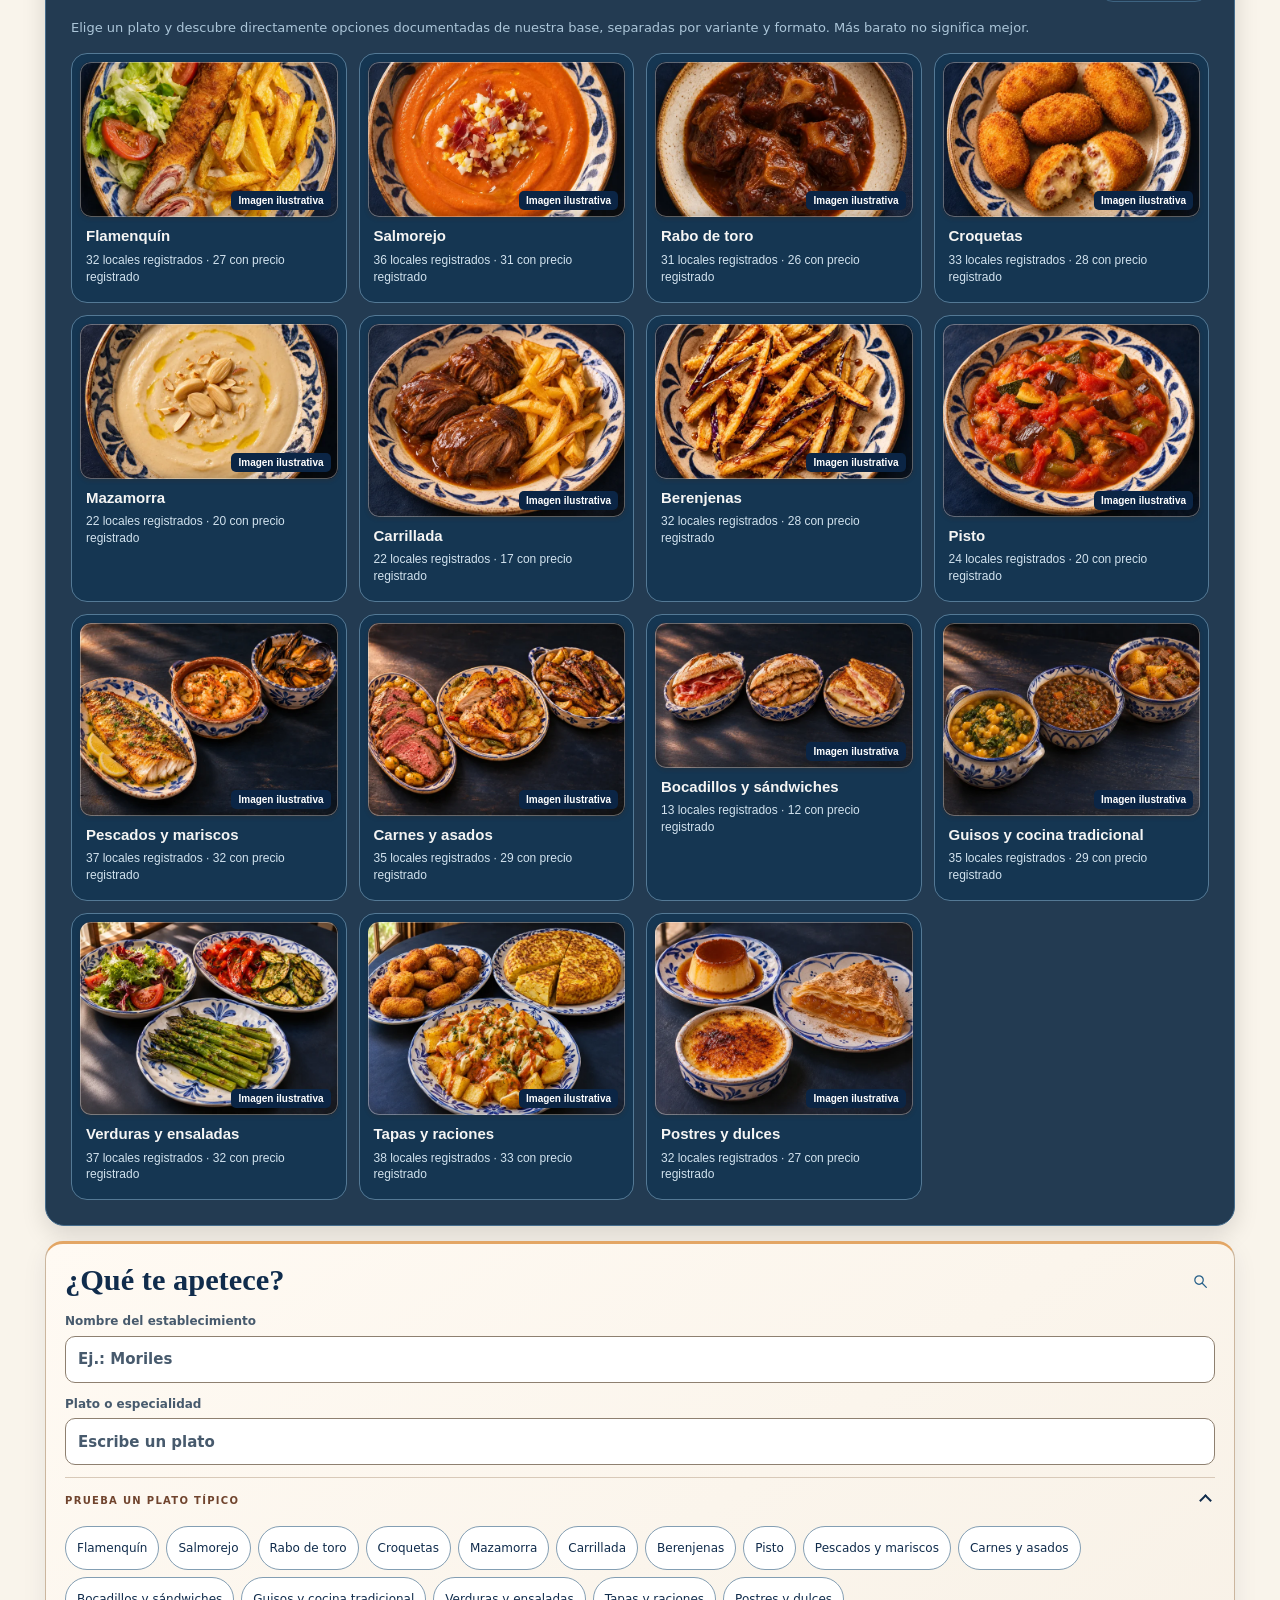
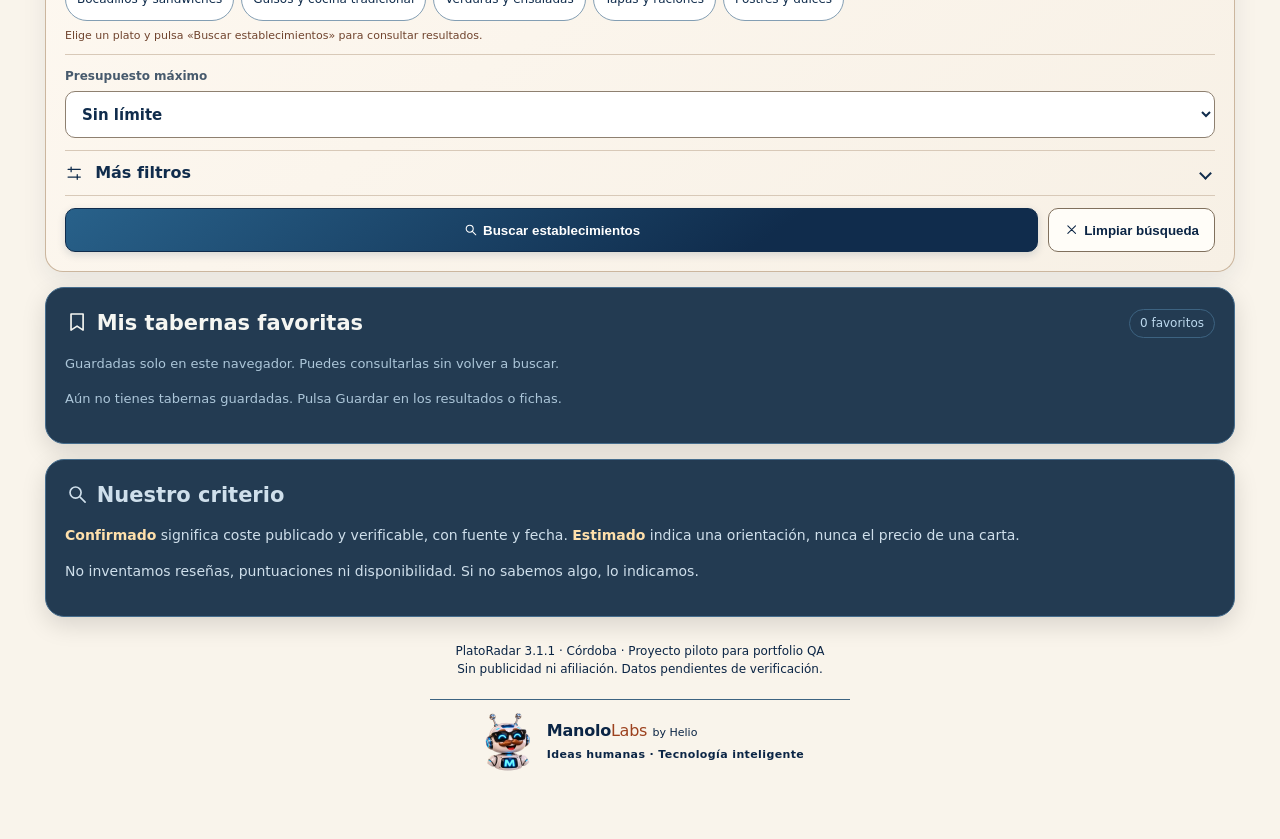
==== commit 81d61fda: "feat(platoradar): integra imagen visual aprobada de Manolo" ====
--- a/index.html
+++ b/index.html
@@ -1,10 +1,10 @@
 <!doctype html>
 <html lang="es"><head><meta charset="utf-8"><meta name="viewport" content="width=device-width, initial-scale=1, viewport-fit=cover">
 <meta name="theme-color" content="#102c4c"><meta name="description" content="PlatoRadar: guía gastronómica de Córdoba con platos, precios de carta y fuentes documentadas.">
-<title>PlatoRadar · Córdoba</title><link rel="stylesheet" href="./styles.css?v=3.2.57"><link rel="manifest" href="./manifest.webmanifest"><link rel="icon" type="image/png" sizes="32x32" href="./assets/brand/favicon-manolo.png"></head>
+<title>PlatoRadar · Córdoba</title><link rel="stylesheet" href="./styles.css?v=3.2.58"><link rel="manifest" href="./manifest.webmanifest"><link rel="icon" type="image/png" sizes="32x32" href="./assets/brand/favicon-manolo.png"></head>
 <body><header class="radar-header" id="inicio">
   <a class="radar-brand" href="#inicio">
-    <span class="radar-desk"><img src="./assets/brand/platoradar-manolo-header.webp" alt="PlatoRadar by ManoloLabs" width="1086" height="362"></span>
+    <span class="radar-desk"><img src="./assets/brand/platoradar-cabecera-aprobada-v2.webp" alt="PlatoRadar by ManoloLabs" width="1445" height="483"></span>
   </a>
   <nav class="radar-nav" aria-label="Navegación principal">
     <a href="#inicio" class="radar-home"><svg class="ui-icon" aria-hidden="true" focusable="false"><use href="./assets/ui/icons.svg#home"></use></svg><span>Inicio</span></a>
@@ -34,7 +34,7 @@
     <a href="#recommendations-section"><svg class="ui-icon" aria-hidden="true" focusable="false"><use href="./assets/ui/icons.svg#star"></use></svg><span>Sugerencias</span><svg class="ui-icon radar-arrow" aria-hidden="true" focusable="false"><use href="./assets/ui/icons.svg#arrow"></use></svg></a>
     </nav>
     <section class="radar-orientation" aria-labelledby="radar-orientation-title">
-      <img src="./assets/brand/manolo-chef.webp" alt="" width="384" height="384">
+      <img src="./assets/brand/manolo-chef-aprobado-v2.webp" alt="" width="768" height="768">
       <div><h2 id="radar-orientation-title">Manolo te orienta</h2><p>¿Con hambre y sin ideas? ¡Para eso estoy yo!</p></div>
       <button class="radar-cta radar-cta-warm" type="button" id="radar-orient" aria-controls="manolo-orientation"><span>Quiero orientación</span><svg class="ui-icon" aria-hidden="true" focusable="false"><use href="./assets/ui/icons.svg#arrow"></use></svg></button>
     </section>
@@ -53,7 +53,7 @@
    <div id="quick-categories" hidden><p>Categorías rápidas</p><div class="category-actions"></div></div>
   </form>
 <details class="manolo-guide" id="manolo-orientation">
-  <summary aria-expanded="false"><img src="./assets/brand/manolo-chef.webp" alt="" width="384" height="384"><strong>Manolo te orienta</strong></summary>
+  <summary aria-expanded="false"><img src="./assets/brand/manolo-chef-aprobado-v2.webp" alt="" width="768" height="768"><strong>Manolo te orienta</strong></summary>
   <p>¿Con hambre y sin ideas? ¡Para eso estoy yo!</p>
   <div class="manolo-guide-options">
    <button type="button" data-manolo-action="discover" aria-labelledby="manolo-discover-title" aria-describedby="manolo-discover-description"><svg class="ui-icon" aria-hidden="true" focusable="false"><use href="./assets/ui/icons.svg#dish"></use></svg><span><strong id="manolo-discover-title">No sé qué comer</strong><span id="manolo-discover-description">Descubre platos y encuentra dónde probarlos.</span></span><svg class="ui-icon manolo-action-arrow" aria-hidden="true" focusable="false"><use href="./assets/ui/icons.svg#arrow"></use></svg></button>
--- a/styles.css
+++ b/styles.css
@@ -610,8 +610,8 @@
  .radar-shortcuts .ui-icon{width:30px;height:30px}
  .radar-shortcuts :is(a,button)>.ui-icon:not(.radar-arrow){padding:3px}
  .radar-shortcuts .radar-arrow{width:14px;height:14px;inset:auto 5px 4px auto}
- .radar-orientation{grid-template-columns:65px minmax(0,1fr);gap:7px 10px;padding:9px 10px;margin-top:12px}
- .radar-orientation img{width:65px;height:65px}
+ .radar-orientation{grid-template-columns:74px minmax(0,1fr);gap:7px 10px;padding:9px 10px;margin-top:12px}
+ .radar-orientation img{width:74px;height:74px}
  .radar-orientation .radar-cta{grid-column:1/-1;justify-self:stretch}
  .radar-tools{grid-template-columns:minmax(0,1fr)}
  #guide-section,#dish{scroll-margin-top:14px}
